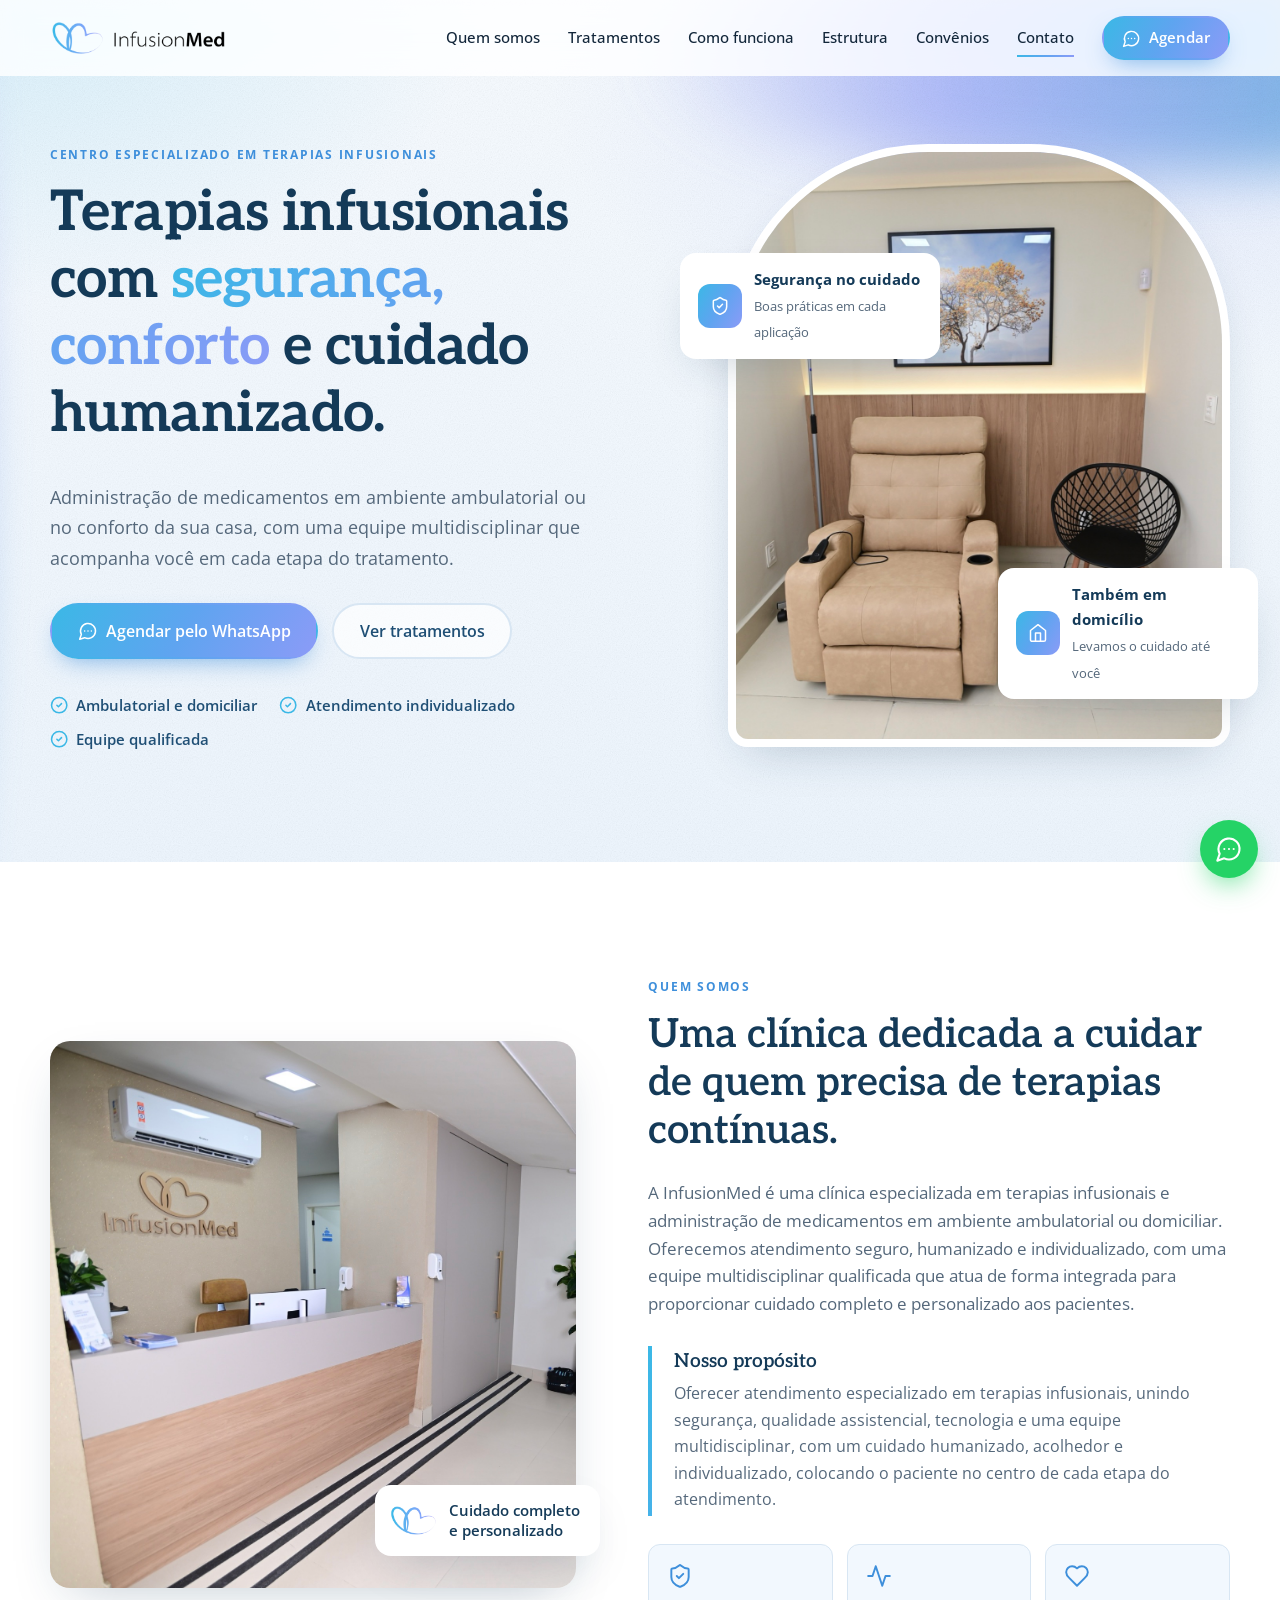
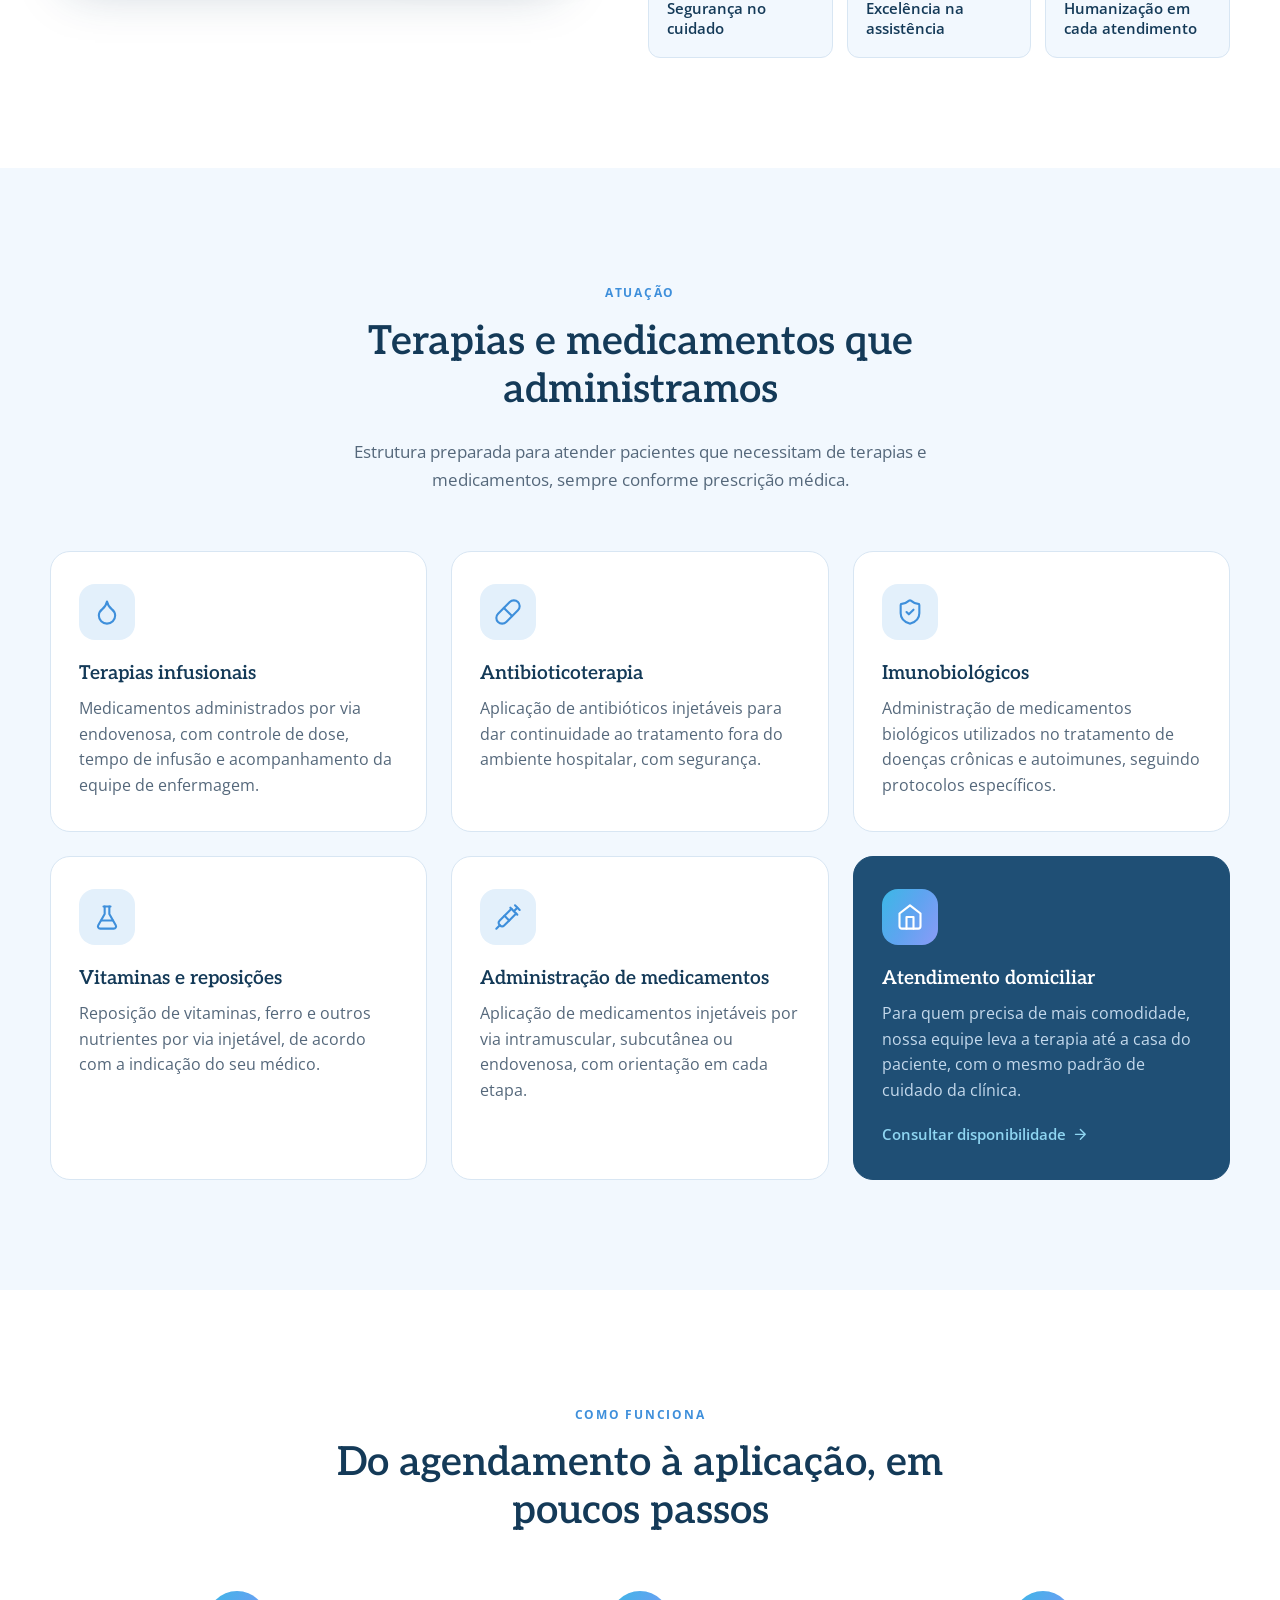
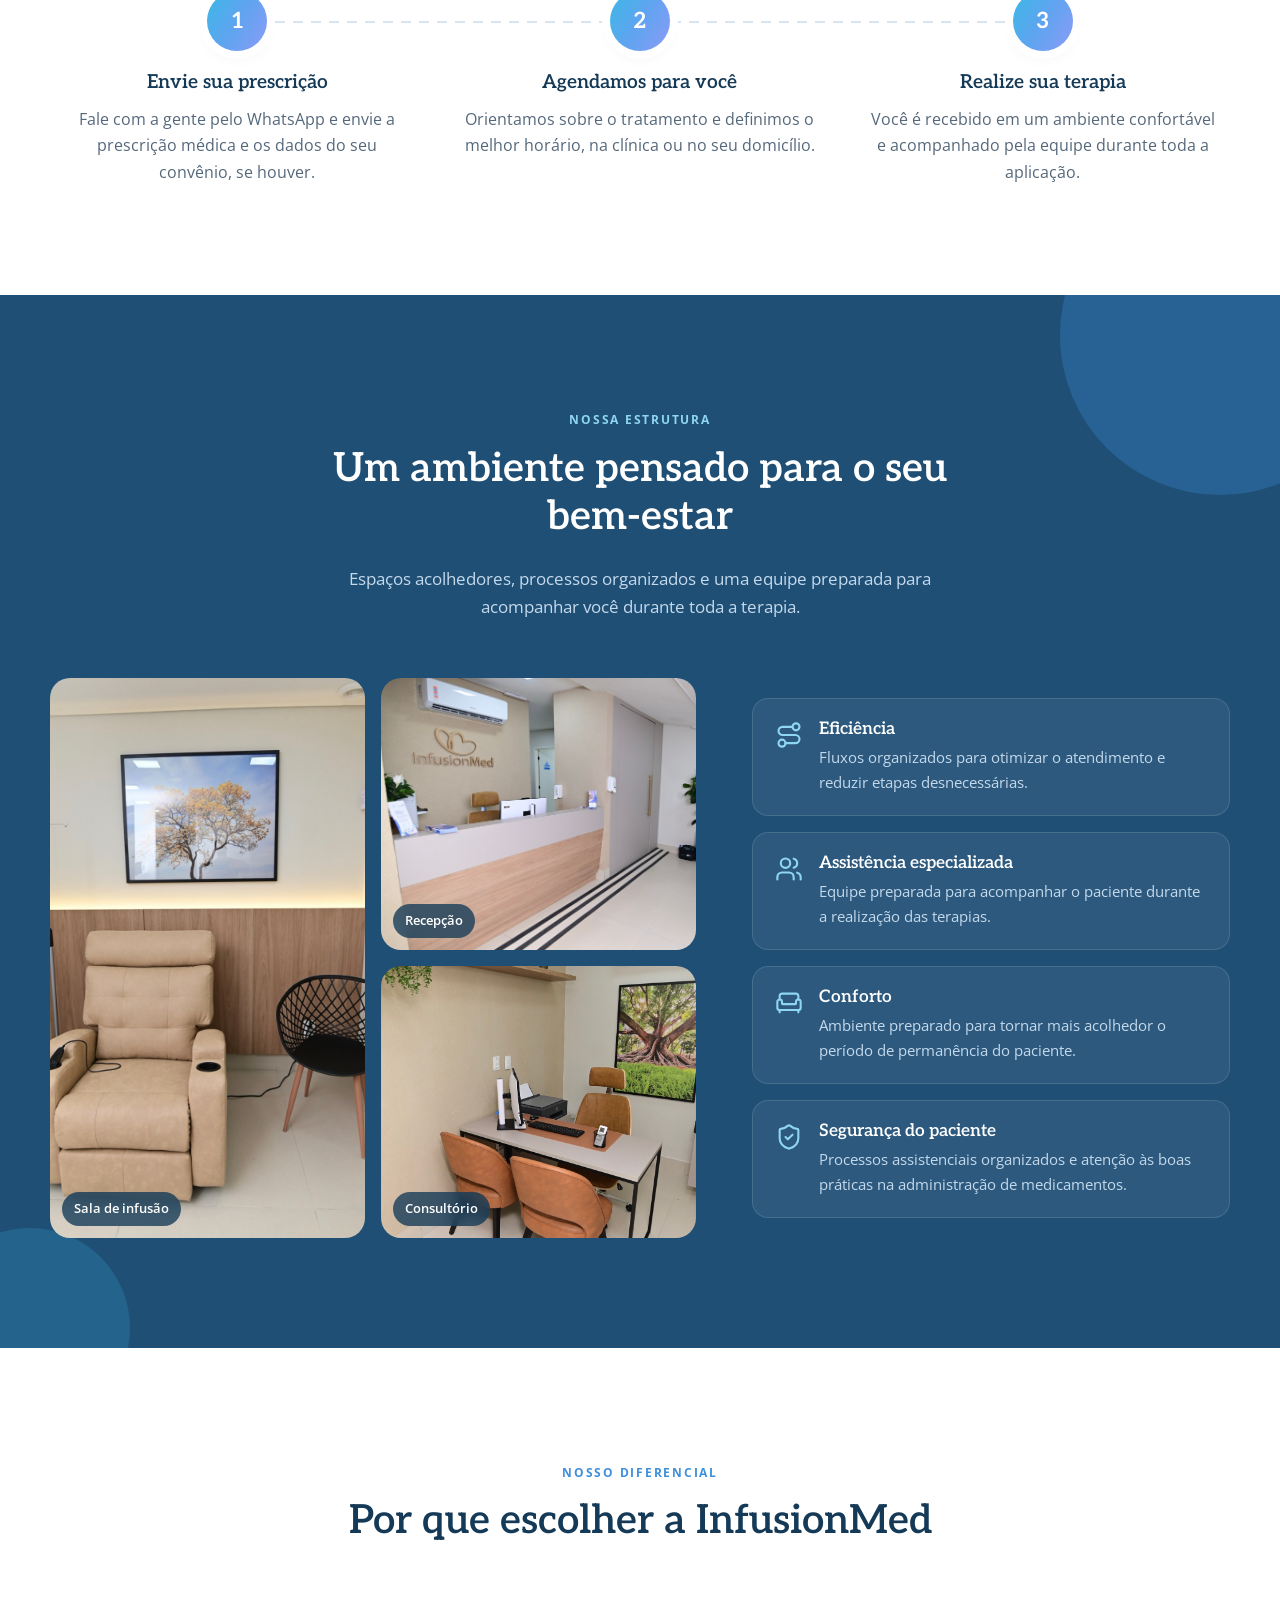
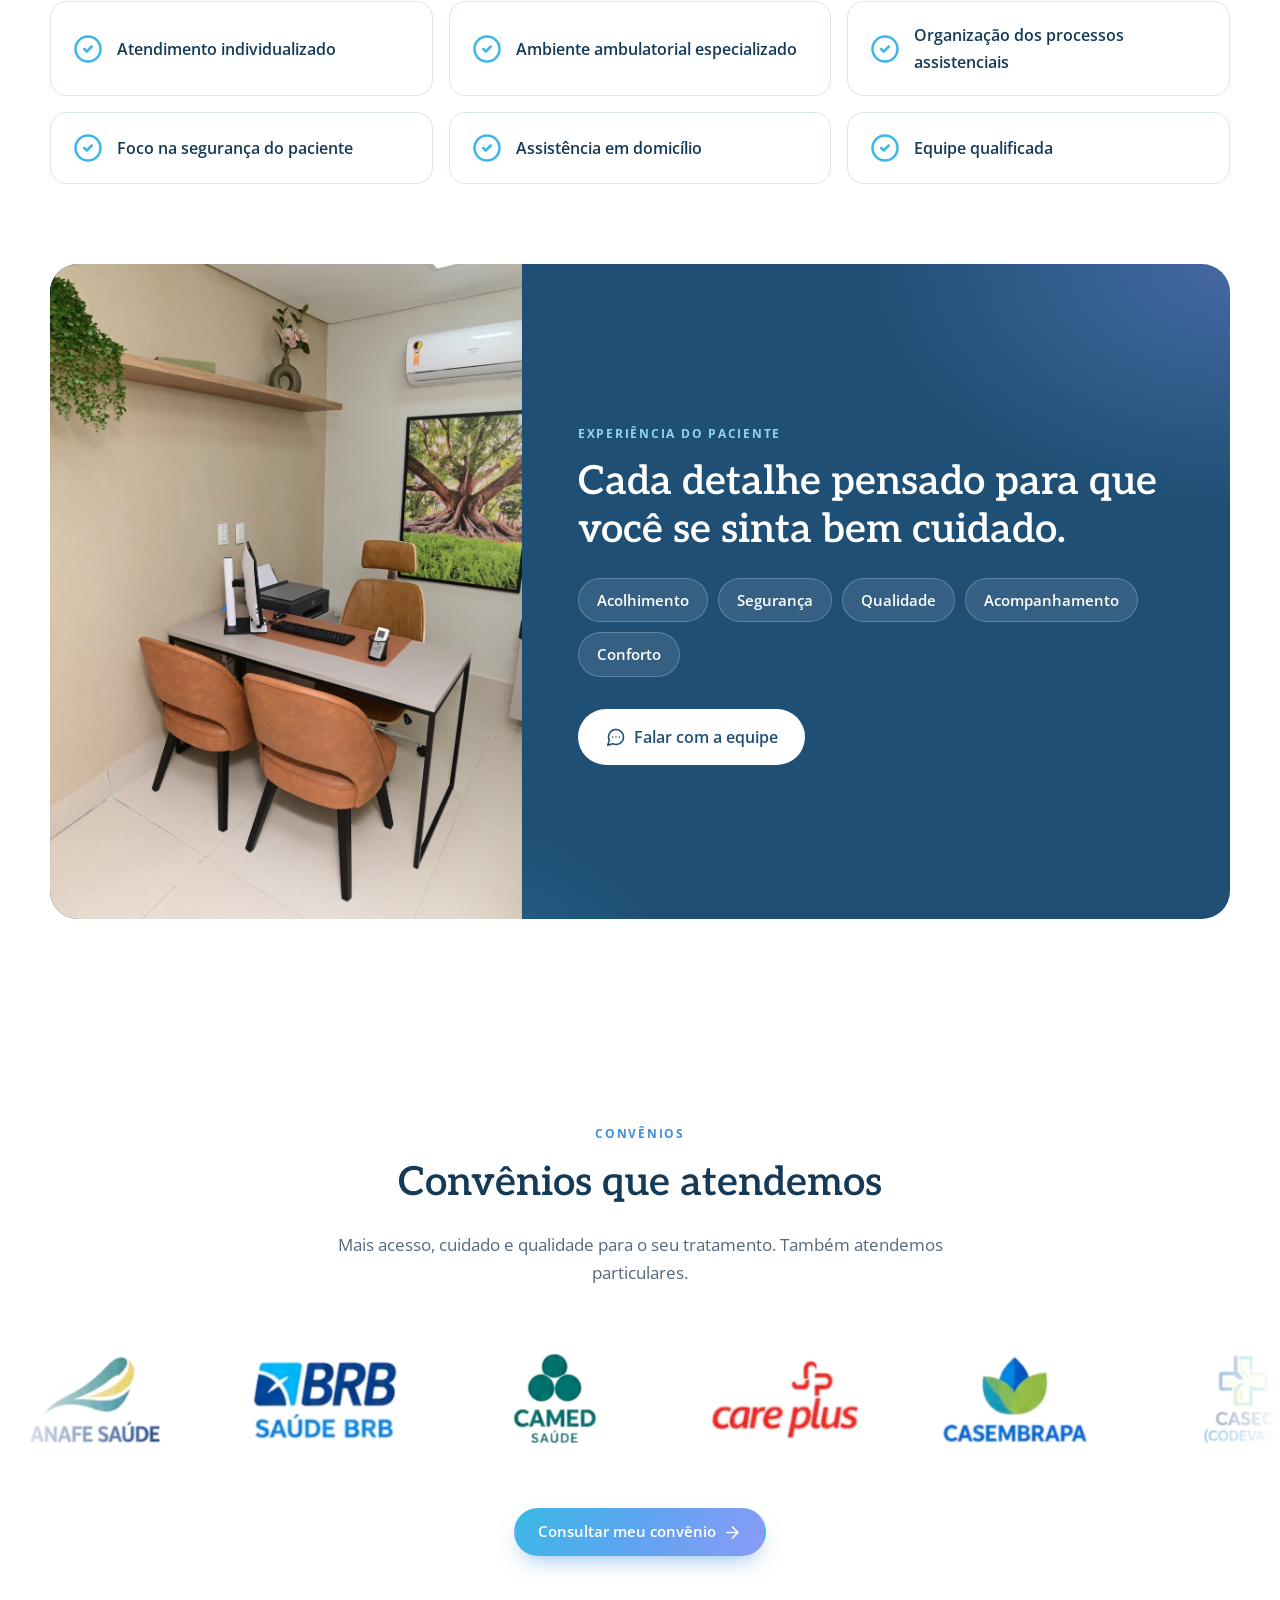
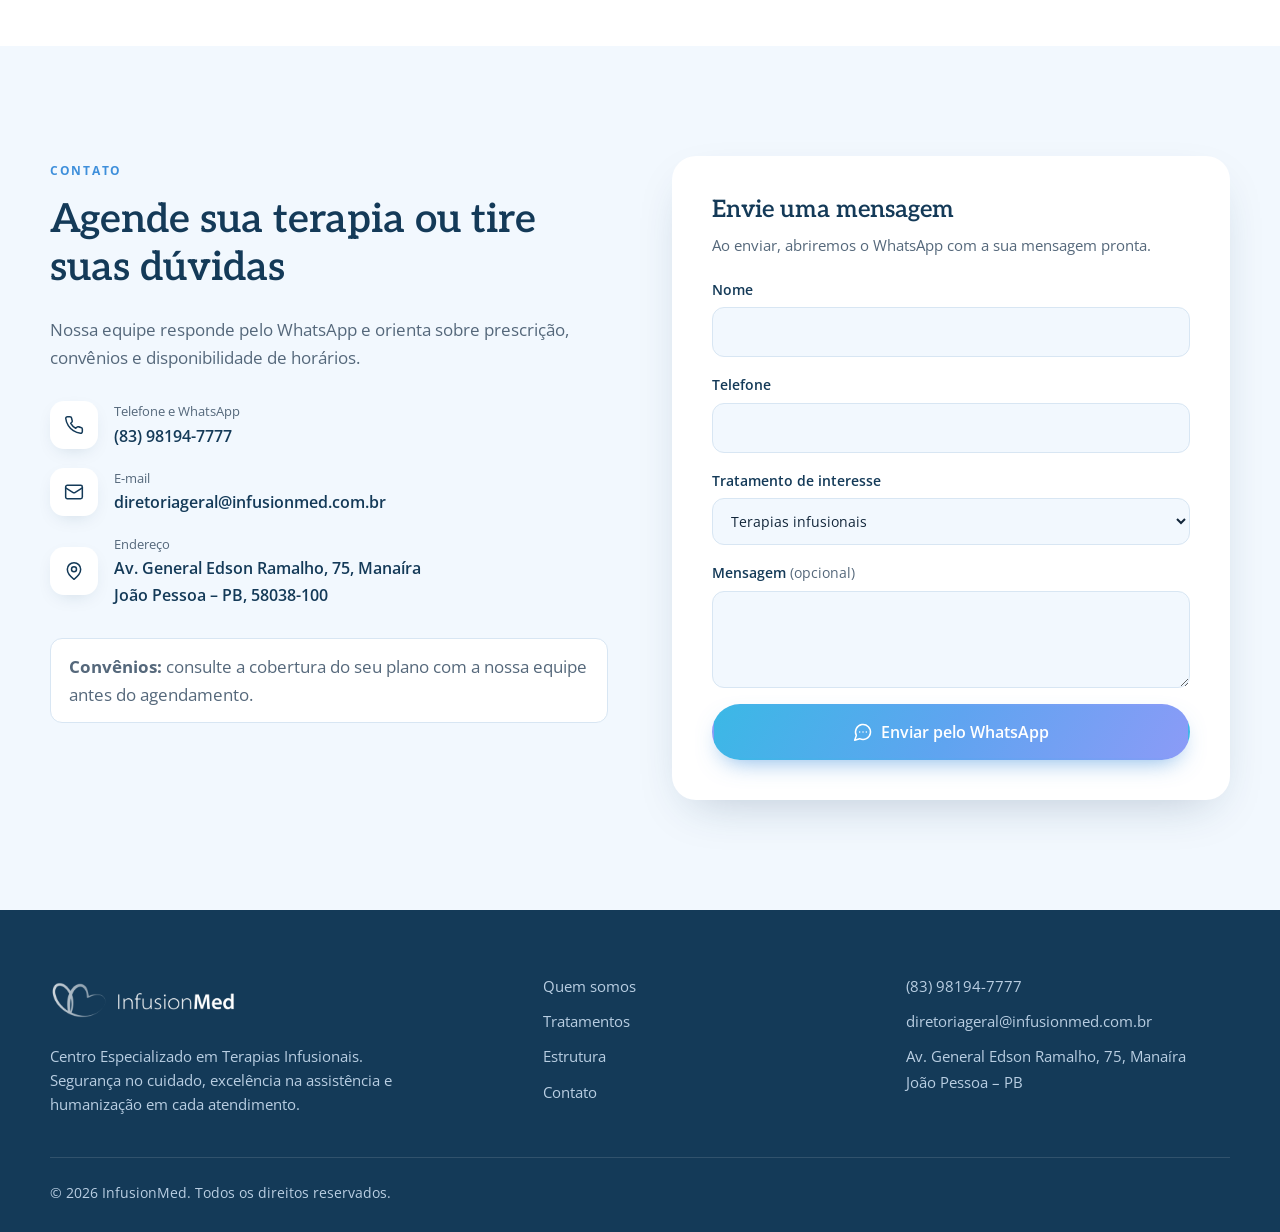
==== index.html @ 18f498f6 "Landing page InfusionMed" ====
<!doctype html>
<html lang="pt-BR">
<head>
  <meta charset="utf-8">
  <meta name="viewport" content="width=device-width, initial-scale=1">
  <title>InfusionMed | Centro Especializado em Terapias Infusionais em João Pessoa</title>
  <meta name="description" content="Clínica especializada em terapias infusionais, antibioticoterapia, imunobiológicos, vitaminas e administração de medicamentos, em ambiente ambulatorial ou domiciliar, em João Pessoa – PB.">
  <meta name="theme-color" content="#1F4F75">
  <meta property="og:title" content="InfusionMed | Centro Especializado em Terapias Infusionais">
  <meta property="og:description" content="Segurança no cuidado, excelência na assistência e humanização em cada atendimento. Na clínica ou no conforto da sua casa.">
  <meta property="og:image" content="assets/img/sala-infusao.jpg">
  <meta property="og:locale" content="pt_BR">
  <link rel="icon" type="image/png" href="assets/img/logo-icon.png">
  <link rel="preconnect" href="https://fonts.googleapis.com">
  <link rel="preconnect" href="https://fonts.gstatic.com" crossorigin>
  <link href="https://fonts.googleapis.com/css2?family=Aleo:wght@500;600;700&family=Open+Sans:wght@400;500;600;700&display=swap" rel="stylesheet">
  <link rel="stylesheet" href="assets/css/style.css">
</head>
<body>
  <a class="skip-link" href="#conteudo">Pular para o conteúdo</a>

  <!-- Cabeçalho -->
  <header class="header" id="topo">
    <div class="container header__inner">
      <a href="#topo" class="header__logo" aria-label="InfusionMed, voltar ao início">
        <img src="assets/img/logo.png" alt="InfusionMed" width="200" height="54">
      </a>
      <nav class="nav" id="nav" aria-label="Navegação principal">
        <a href="#sobre">Quem somos</a>
        <a href="#tratamentos">Tratamentos</a>
        <a href="#como-funciona">Como funciona</a>
        <a href="#estrutura">Estrutura</a>
        <a href="#convenios">Convênios</a>
        <a href="#contato">Contato</a>
        <a href="#" class="btn btn--primary nav__cta" data-whatsapp>
          <svg class="icon"><use href="assets/img/icons.svg#i-chat"/></svg> Agendar
        </a>
      </nav>
      <button class="header__toggle" aria-label="Abrir menu" aria-expanded="false" aria-controls="nav">
        <svg class="icon icon--open"><use href="assets/img/icons.svg#i-menu"/></svg>
        <svg class="icon icon--close"><use href="assets/img/icons.svg#i-close"/></svg>
      </button>
    </div>
  </header>

  <main id="conteudo">

    <!-- Hero -->
    <section class="hero">
      <div class="hero__beams" aria-hidden="true">
        <span class="beam beam--1"></span>
        <span class="beam beam--2"></span>
        <span class="beam beam--3"></span>
        <span class="beam beam--4"></span>
      </div>
      <div class="hero__grain" aria-hidden="true"></div>
      <div class="container hero__inner">
        <div class="hero__content reveal">
          <span class="eyebrow">Centro Especializado em Terapias Infusionais</span>
          <h1>Terapias infusionais com <span class="text-gradient">segurança, conforto</span> e cuidado humanizado.</h1>
          <p class="hero__lead">Administração de medicamentos em ambiente ambulatorial ou no conforto da sua casa, com uma equipe multidisciplinar que acompanha você em cada etapa do tratamento.</p>
          <div class="hero__actions">
            <a href="#" class="btn btn--primary btn--lg" data-whatsapp>
              <svg class="icon"><use href="assets/img/icons.svg#i-chat"/></svg> Agendar pelo WhatsApp
            </a>
            <a href="#tratamentos" class="btn btn--ghost btn--lg">Ver tratamentos</a>
          </div>
          <ul class="hero__highlights">
            <li><svg class="icon"><use href="assets/img/icons.svg#i-check"/></svg> Ambulatorial e domiciliar</li>
            <li><svg class="icon"><use href="assets/img/icons.svg#i-check"/></svg> Atendimento individualizado</li>
            <li><svg class="icon"><use href="assets/img/icons.svg#i-check"/></svg> Equipe qualificada</li>
          </ul>
        </div>
        <div class="hero__media reveal">
          <div class="hero__photo">
            <img src="assets/img/sala-infusao.jpg" alt="Sala de infusão individual da InfusionMed, com poltrona reclinável e suporte de soro" width="700" height="840">
          </div>
          <div class="float-card float-card--top">
            <span class="float-card__icon"><svg class="icon"><use href="assets/img/icons.svg#i-shield"/></svg></span>
            <div><strong>Segurança no cuidado</strong><small>Boas práticas em cada aplicação</small></div>
          </div>
          <div class="float-card float-card--bottom">
            <span class="float-card__icon"><svg class="icon"><use href="assets/img/icons.svg#i-home"/></svg></span>
            <div><strong>Também em domicílio</strong><small>Levamos o cuidado até você</small></div>
          </div>
        </div>
      </div>
    </section>

    <!-- Quem somos -->
    <section class="section about" id="sobre">
      <div class="container about__grid">
        <div class="about__media reveal">
          <img src="assets/img/recepcao.jpg" alt="Recepção da InfusionMed" width="700" height="730" loading="lazy">
          <div class="about__badge">
            <img src="assets/img/logo-icon.png" alt="" width="56" height="56">
            <span>Cuidado completo<br>e personalizado</span>
          </div>
        </div>
        <div class="about__content reveal">
          <span class="eyebrow">Quem somos</span>
          <h2>Uma clínica dedicada a cuidar de quem precisa de terapias contínuas.</h2>
          <p>A InfusionMed é uma clínica especializada em terapias infusionais e administração de medicamentos em ambiente ambulatorial ou domiciliar. Oferecemos atendimento seguro, humanizado e individualizado, com uma equipe multidisciplinar qualificada que atua de forma integrada para proporcionar cuidado completo e personalizado aos pacientes.</p>
          <div class="purpose">
            <h3>Nosso propósito</h3>
            <p>Oferecer atendimento especializado em terapias infusionais, unindo segurança, qualidade assistencial, tecnologia e uma equipe multidisciplinar, com um cuidado humanizado, acolhedor e individualizado, colocando o paciente no centro de cada etapa do atendimento.</p>
          </div>
          <ul class="pillars">
            <li><svg class="icon"><use href="assets/img/icons.svg#i-shield"/></svg><span>Segurança no cuidado</span></li>
            <li><svg class="icon"><use href="assets/img/icons.svg#i-activity"/></svg><span>Excelência na assistência</span></li>
            <li><svg class="icon"><use href="assets/img/icons.svg#i-heart"/></svg><span>Humanização em cada atendimento</span></li>
          </ul>
        </div>
      </div>
    </section>

    <!-- Tratamentos -->
    <section class="section section--tint" id="tratamentos">
      <div class="container">
        <div class="section__head reveal">
          <span class="eyebrow">Atuação</span>
          <h2>Terapias e medicamentos que administramos</h2>
          <p>Estrutura preparada para atender pacientes que necessitam de terapias e medicamentos, sempre conforme prescrição médica.</p>
        </div>
        <div class="cards">
          <article class="card reveal">
            <span class="card__icon"><svg class="icon"><use href="assets/img/icons.svg#i-drop"/></svg></span>
            <h3>Terapias infusionais</h3>
            <p>Medicamentos administrados por via endovenosa, com controle de dose, tempo de infusão e acompanhamento da equipe de enfermagem.</p>
          </article>
          <article class="card reveal">
            <span class="card__icon"><svg class="icon"><use href="assets/img/icons.svg#i-pill"/></svg></span>
            <h3>Antibioticoterapia</h3>
            <p>Aplicação de antibióticos injetáveis para dar continuidade ao tratamento fora do ambiente hospitalar, com segurança.</p>
          </article>
          <article class="card reveal">
            <span class="card__icon"><svg class="icon"><use href="assets/img/icons.svg#i-shield"/></svg></span>
            <h3>Imunobiológicos</h3>
            <p>Administração de medicamentos biológicos utilizados no tratamento de doenças crônicas e autoimunes, seguindo protocolos específicos.</p>
          </article>
          <article class="card reveal">
            <span class="card__icon"><svg class="icon"><use href="assets/img/icons.svg#i-flask"/></svg></span>
            <h3>Vitaminas e reposições</h3>
            <p>Reposição de vitaminas, ferro e outros nutrientes por via injetável, de acordo com a indicação do seu médico.</p>
          </article>
          <article class="card reveal">
            <span class="card__icon"><svg class="icon"><use href="assets/img/icons.svg#i-syringe"/></svg></span>
            <h3>Administração de medicamentos</h3>
            <p>Aplicação de medicamentos injetáveis por via intramuscular, subcutânea ou endovenosa, com orientação em cada etapa.</p>
          </article>
          <article class="card card--highlight reveal">
            <span class="card__icon"><svg class="icon"><use href="assets/img/icons.svg#i-home"/></svg></span>
            <h3>Atendimento domiciliar</h3>
            <p>Para quem precisa de mais comodidade, nossa equipe leva a terapia até a casa do paciente, com o mesmo padrão de cuidado da clínica.</p>
            <a href="#" class="card__link" data-whatsapp data-msg="Olá! Gostaria de saber mais sobre o atendimento domiciliar da InfusionMed.">Consultar disponibilidade <svg class="icon"><use href="assets/img/icons.svg#i-arrow"/></svg></a>
          </article>
        </div>
      </div>
    </section>

    <!-- Como funciona -->
    <section class="section" id="como-funciona">
      <div class="container">
        <div class="section__head reveal">
          <span class="eyebrow">Como funciona</span>
          <h2>Do agendamento à aplicação, em poucos passos</h2>
        </div>
        <ol class="steps">
          <li class="step reveal">
            <span class="step__num">1</span>
            <svg class="icon step__icon"><use href="assets/img/icons.svg#i-clipboard"/></svg>
            <h3>Envie sua prescrição</h3>
            <p>Fale com a gente pelo WhatsApp e envie a prescrição médica e os dados do seu convênio, se houver.</p>
          </li>
          <li class="step reveal">
            <span class="step__num">2</span>
            <svg class="icon step__icon"><use href="assets/img/icons.svg#i-calendar"/></svg>
            <h3>Agendamos para você</h3>
            <p>Orientamos sobre o tratamento e definimos o melhor horário, na clínica ou no seu domicílio.</p>
          </li>
          <li class="step reveal">
            <span class="step__num">3</span>
            <svg class="icon step__icon"><use href="assets/img/icons.svg#i-heart"/></svg>
            <h3>Realize sua terapia</h3>
            <p>Você é recebido em um ambiente confortável e acompanhado pela equipe durante toda a aplicação.</p>
          </li>
        </ol>
      </div>
    </section>

    <!-- Estrutura -->
    <section class="section section--navy" id="estrutura">
      <div class="container">
        <div class="section__head section__head--light reveal">
          <span class="eyebrow eyebrow--light">Nossa estrutura</span>
          <h2>Um ambiente pensado para o seu bem-estar</h2>
          <p>Espaços acolhedores, processos organizados e uma equipe preparada para acompanhar você durante toda a terapia.</p>
        </div>
        <div class="structure">
          <div class="gallery reveal">
            <figure class="gallery__item gallery__item--tall">
              <img src="assets/img/sala-infusao.jpg" alt="Sala de medicação com poltrona reclinável" loading="lazy" width="700" height="840">
              <figcaption>Sala de infusão</figcaption>
            </figure>
            <figure class="gallery__item">
              <img src="assets/img/recepcao.jpg" alt="Recepção da clínica" loading="lazy" width="700" height="730">
              <figcaption>Recepção</figcaption>
            </figure>
            <figure class="gallery__item">
              <img src="assets/img/consultorio.jpg" alt="Consultório de atendimento" loading="lazy" width="600" height="830">
              <figcaption>Consultório</figcaption>
            </figure>
          </div>
          <ul class="features">
            <li class="feature reveal">
              <svg class="icon"><use href="assets/img/icons.svg#i-route"/></svg>
              <div><h3>Eficiência</h3><p>Fluxos organizados para otimizar o atendimento e reduzir etapas desnecessárias.</p></div>
            </li>
            <li class="feature reveal">
              <svg class="icon"><use href="assets/img/icons.svg#i-users"/></svg>
              <div><h3>Assistência especializada</h3><p>Equipe preparada para acompanhar o paciente durante a realização das terapias.</p></div>
            </li>
            <li class="feature reveal">
              <svg class="icon"><use href="assets/img/icons.svg#i-sofa"/></svg>
              <div><h3>Conforto</h3><p>Ambiente preparado para tornar mais acolhedor o período de permanência do paciente.</p></div>
            </li>
            <li class="feature reveal">
              <svg class="icon"><use href="assets/img/icons.svg#i-shield"/></svg>
              <div><h3>Segurança do paciente</h3><p>Processos assistenciais organizados e atenção às boas práticas na administração de medicamentos.</p></div>
            </li>
          </ul>
        </div>
      </div>
    </section>

    <!-- Diferenciais + Experiência -->
    <section class="section" id="diferenciais">
      <div class="container">
        <div class="section__head reveal">
          <span class="eyebrow">Nosso diferencial</span>
          <h2>Por que escolher a InfusionMed</h2>
        </div>
        <ul class="diffs">
          <li class="reveal"><svg class="icon"><use href="assets/img/icons.svg#i-check"/></svg>Atendimento individualizado</li>
          <li class="reveal"><svg class="icon"><use href="assets/img/icons.svg#i-check"/></svg>Ambiente ambulatorial especializado</li>
          <li class="reveal"><svg class="icon"><use href="assets/img/icons.svg#i-check"/></svg>Organização dos processos assistenciais</li>
          <li class="reveal"><svg class="icon"><use href="assets/img/icons.svg#i-check"/></svg>Foco na segurança do paciente</li>
          <li class="reveal"><svg class="icon"><use href="assets/img/icons.svg#i-check"/></svg>Assistência em domicílio</li>
          <li class="reveal"><svg class="icon"><use href="assets/img/icons.svg#i-check"/></svg>Equipe qualificada</li>
        </ul>

        <div class="experience reveal">
          <div class="experience__media">
            <img src="assets/img/consultorio.jpg" alt="Consultório da InfusionMed" loading="lazy" width="600" height="830">
          </div>
          <div class="experience__content">
            <span class="eyebrow eyebrow--light">Experiência do paciente</span>
            <h2>Cada detalhe pensado para que você se sinta bem cuidado.</h2>
            <ul class="chips">
              <li>Acolhimento</li>
              <li>Segurança</li>
              <li>Qualidade</li>
              <li>Acompanhamento</li>
              <li>Conforto</li>
            </ul>
            <a href="#" class="btn btn--light btn--lg" data-whatsapp>
              <svg class="icon"><use href="assets/img/icons.svg#i-chat"/></svg> Falar com a equipe
            </a>
          </div>
        </div>
      </div>
    </section>

    <!-- Convênios -->
    <section class="section section--compact" id="convenios">
      <div class="container">
        <div class="section__head reveal">
          <span class="eyebrow">Convênios</span>
          <h2>Convênios que atendemos</h2>
          <p>Mais acesso, cuidado e qualidade para o seu tratamento. Também atendemos particulares.</p>
        </div>
      </div>
      <div class="marquee reveal" aria-label="Convênios atendidos">
        <ul class="marquee__track">
          <li class="logo-card"><img src="assets/img/convenios/anafe.png" alt="ANAFE Saúde" loading="lazy"></li>
          <li class="logo-card"><img src="assets/img/convenios/brb.png" alt="Saúde BRB" loading="lazy"></li>
          <li class="logo-card"><img src="assets/img/convenios/camed.png" alt="CAMED Saúde" loading="lazy"></li>
          <li class="logo-card"><img src="assets/img/convenios/careplus.png" alt="Care Plus" loading="lazy"></li>
          <li class="logo-card"><img src="assets/img/convenios/casembrapa.png" alt="CASEMBRAPA" loading="lazy"></li>
          <li class="logo-card"><img src="assets/img/convenios/casec.png" alt="CASEC (Codevasf)" loading="lazy"></li>
          <li class="logo-card"><img src="assets/img/convenios/conab.png" alt="CONAB" loading="lazy"></li>
          <li class="logo-card"><img src="assets/img/convenios/luminar.png" alt="Luminar Saúde (Evida)" loading="lazy"></li>
          <li class="logo-card"><img src="assets/img/convenios/life.png" alt="Life Empresarial" loading="lazy"></li>
          <li class="logo-card"><img src="assets/img/convenios/notredame.png" alt="NotreDame Intermédica" loading="lazy"></li>
          <li class="logo-card"><img src="assets/img/convenios/omint.png" alt="Omint" loading="lazy"></li>
          <li class="logo-card"><img src="assets/img/convenios/proasa.png" alt="PROASA" loading="lazy"></li>
          <li class="logo-card"><img src="assets/img/convenios/caixa.png" alt="Saúde Caixa" loading="lazy"></li>
          <li class="logo-card"><img src="assets/img/convenios/petrobras.png" alt="Petrobras Saúde" loading="lazy"></li>
          <li class="logo-card"><img src="assets/img/convenios/serpro.png" alt="Serpro" loading="lazy"></li>
          <li class="logo-card"><img src="assets/img/convenios/unafisco.png" alt="Unafisco Saúde" loading="lazy"></li>
        </ul>
      </div>
      <div class="container marquee__cta reveal">
        <a href="#" class="btn btn--primary" data-whatsapp data-msg="Olá! Gostaria de saber se a InfusionMed atende o meu convênio.">
          Consultar meu convênio <svg class="icon"><use href="assets/img/icons.svg#i-arrow"/></svg>
        </a>
      </div>
    </section>

    <!-- Contato -->
    <section class="section section--tint" id="contato">
      <div class="container contact">
        <div class="contact__info reveal">
          <span class="eyebrow">Contato</span>
          <h2>Agende sua terapia ou tire suas dúvidas</h2>
          <p>Nossa equipe responde pelo WhatsApp e orienta sobre prescrição, convênios e disponibilidade de horários.</p>
          <ul class="contact__list">
            <li>
              <span class="contact__icon"><svg class="icon"><use href="assets/img/icons.svg#i-phone"/></svg></span>
              <div><small>Telefone e WhatsApp</small><a href="tel:+5583981947777">(83) 98194-7777</a></div>
            </li>
            <li>
              <span class="contact__icon"><svg class="icon"><use href="assets/img/icons.svg#i-mail"/></svg></span>
              <div><small>E-mail</small><a href="mailto:diretoriageral@infusionmed.com.br">diretoriageral@infusionmed.com.br</a></div>
            </li>
            <li>
              <span class="contact__icon"><svg class="icon"><use href="assets/img/icons.svg#i-pin"/></svg></span>
              <div><small>Endereço</small><a href="https://www.google.com/maps/search/?api=1&amp;query=Av.+General+Edson+Ramalho,+75,+Manaira,+Joao+Pessoa+-+PB,+58038-100" target="_blank" rel="noopener">Av. General Edson Ramalho, 75, Manaíra<br>João Pessoa – PB, 58038-100</a></div>
            </li>
          </ul>
          <p class="contact__note"><strong>Convênios:</strong> consulte a cobertura do seu plano com a nossa equipe antes do agendamento.</p>
        </div>

        <form class="form reveal" id="contact-form" novalidate>
          <h3>Envie uma mensagem</h3>
          <p class="form__hint">Ao enviar, abriremos o WhatsApp com a sua mensagem pronta.</p>
          <label>Nome
            <input type="text" name="nome" autocomplete="name" required>
          </label>
          <label>Telefone
            <input type="tel" name="telefone" autocomplete="tel" inputmode="tel" required>
          </label>
          <label>Tratamento de interesse
            <select name="tratamento">
              <option>Terapias infusionais</option>
              <option>Antibioticoterapia</option>
              <option>Imunobiológicos</option>
              <option>Vitaminas e reposições</option>
              <option>Administração de medicamentos</option>
              <option>Atendimento domiciliar</option>
              <option>Outro / não sei</option>
            </select>
          </label>
          <label><span>Mensagem <span class="optional">(opcional)</span></span>
            <textarea name="mensagem" rows="3"></textarea>
          </label>
          <p class="form__error" role="alert" hidden>Preencha seu nome e telefone.</p>
          <button type="submit" class="btn btn--primary btn--lg btn--block">
            <svg class="icon"><use href="assets/img/icons.svg#i-chat"/></svg> Enviar pelo WhatsApp
          </button>
        </form>
      </div>
    </section>
  </main>

  <footer class="footer">
    <div class="container footer__inner">
      <div class="footer__brand">
        <img src="assets/img/logo-white.png" alt="InfusionMed" width="200" height="54" loading="lazy">
        <p>Centro Especializado em Terapias Infusionais.<br>Segurança no cuidado, excelência na assistência e humanização em cada atendimento.</p>
      </div>
      <nav class="footer__nav" aria-label="Rodapé">
        <a href="#sobre">Quem somos</a>
        <a href="#tratamentos">Tratamentos</a>
        <a href="#estrutura">Estrutura</a>
        <a href="#contato">Contato</a>
      </nav>
      <div class="footer__contact">
        <a href="tel:+5583981947777">(83) 98194-7777</a>
        <a href="mailto:diretoriageral@infusionmed.com.br">diretoriageral@infusionmed.com.br</a>
        <span>Av. General Edson Ramalho, 75, Manaíra<br>João Pessoa – PB</span>
      </div>
    </div>
    <div class="container footer__bottom">
      <span>© <span data-year>2026</span> InfusionMed. Todos os direitos reservados.</span>
      <!-- TODO: Responsável técnico: Nome – CRM-PB nº (exigido pelo CFM em publicidade médica) -->
    </div>
  </footer>

  <a href="#" class="wa-float" data-whatsapp aria-label="Falar pelo WhatsApp">
    <svg class="icon"><use href="assets/img/icons.svg#i-chat"/></svg>
  </a>

  <script src="assets/js/main.js" defer></script>
</body>
</html>
---- assets/css/style.css ----
/* InfusionMed — landing page */

:root {
  --navy-900: #143A58;
  --navy: #1F4F75;
  --blue: #3E8FDB;
  --cyan: #3BB8E6;
  --violet: #8B9BF7;
  --sky-50: #F2F8FE;
  --sky-100: #E3F0FB;
  --ink: #12263A;
  --muted: #55687B;
  --line: #D8E6F3;
  --white: #fff;
  --gradient: linear-gradient(120deg, #3BB8E6 0%, #5FA4F0 50%, #8B9BF7 100%);

  --font-head: "Aleo", Georgia, serif;
  --font-body: "Open Sans", system-ui, -apple-system, "Segoe UI", sans-serif;

  --radius: 20px;
  --radius-sm: 12px;
  --shadow: 0 18px 50px -20px rgba(20, 58, 88, .28);
  --shadow-sm: 0 6px 20px -10px rgba(20, 58, 88, .25);
  --header-h: 76px;
}

*, *::before, *::after { box-sizing: border-box; }
html { scroll-behavior: smooth; scroll-padding-top: var(--header-h); }
body {
  margin: 0;
  font-family: var(--font-body);
  font-size: 1rem;
  line-height: 1.65;
  color: var(--ink);
  background: var(--white);
  -webkit-font-smoothing: antialiased;
  overflow-x: hidden;
}
img { max-width: 100%; height: auto; display: block; }
a { color: inherit; }
h1, h2, h3 { font-family: var(--font-head); line-height: 1.2; margin: 0 0 .6em; color: var(--navy-900); }
h1 { font-size: clamp(2.1rem, 4.6vw, 3.5rem); font-weight: 700; letter-spacing: -.01em; }
h2 { font-size: clamp(1.7rem, 3.2vw, 2.5rem); font-weight: 600; }
h3 { font-size: 1.2rem; font-weight: 600; }
p { margin: 0 0 1em; }
ul, ol { margin: 0; padding: 0; list-style: none; }

.container { width: min(1180px, 100% - 32px); margin-inline: auto; }
.icon { width: 1.25em; height: 1.25em; flex-shrink: 0; }
.text-gradient { background: var(--gradient); -webkit-background-clip: text; background-clip: text; color: transparent; }

.skip-link { position: absolute; left: -999px; top: 8px; background: var(--navy); color: #fff; padding: 8px 14px; border-radius: 8px; z-index: 100; }
.skip-link:focus { left: 8px; }

.eyebrow {
  display: inline-block;
  font-size: .78rem; font-weight: 700; letter-spacing: .14em; text-transform: uppercase;
  color: var(--blue);
  margin-bottom: 14px;
}
.eyebrow--light { color: #8FD6F2; }

/* Buttons */
.btn {
  display: inline-flex; align-items: center; justify-content: center; gap: .5em;
  font: 600 .95rem/1 var(--font-body);
  padding: .85em 1.4em; border-radius: 999px; border: 2px solid transparent;
  text-decoration: none; cursor: pointer;
  transition: transform .2s ease, box-shadow .2s ease, background-color .2s ease, color .2s ease;
}
.btn:hover { transform: translateY(-2px); }
.btn:focus-visible, a:focus-visible, button:focus-visible, input:focus-visible, select:focus-visible, textarea:focus-visible { outline: 3px solid var(--cyan); outline-offset: 2px; }
.btn--lg { font-size: 1rem; padding: 1em 1.6em; }
.btn--block { width: 100%; }
.btn--primary { background: var(--gradient); color: #fff; box-shadow: 0 10px 24px -10px rgba(62, 143, 219, .7); }
.btn--primary:hover { box-shadow: 0 14px 30px -10px rgba(62, 143, 219, .85); }
.btn--ghost { border-color: var(--line); color: var(--navy); background: rgba(255,255,255,.7); }
.btn--ghost:hover { border-color: var(--blue); color: var(--blue); }
.btn--light { background: #fff; color: var(--navy); }

/* Header */
.header {
  position: fixed; inset: 0 0 auto; z-index: 50; height: var(--header-h);
  background: rgba(255,255,255,.82);
  backdrop-filter: saturate(160%) blur(14px); -webkit-backdrop-filter: saturate(160%) blur(14px);
  transition: box-shadow .25s ease, background-color .25s ease;
}
.header.is-scrolled { background: rgba(255,255,255,.95); box-shadow: 0 6px 24px -14px rgba(20,58,88,.35); }
.header__inner { height: 100%; display: flex; align-items: center; justify-content: space-between; gap: 24px; }
.header__logo img { width: 180px; height: auto; }
.nav { display: flex; align-items: center; gap: 28px; }
.nav a:not(.btn) { text-decoration: none; font-weight: 500; font-size: .95rem; color: var(--ink); position: relative; padding: 6px 0; }
.nav a:not(.btn)::after { content: ""; position: absolute; left: 0; right: 0; bottom: 0; height: 2px; background: var(--gradient); transform: scaleX(0); transform-origin: left; transition: transform .25s ease; }
.nav a:not(.btn):hover::after, .nav a.is-active::after { transform: scaleX(1); }
.nav__cta { padding: .7em 1.2em; }
.header__toggle { display: none; background: none; border: 0; color: var(--navy); padding: 8px; cursor: pointer; }
.header__toggle .icon { width: 28px; height: 28px; }
.header__toggle .icon--close { display: none; }

/* Hero */
.hero {
  position: relative; overflow: hidden;
  padding: calc(var(--header-h) + 64px) 0 110px;
  background:
    radial-gradient(900px 500px at 85% 10%, rgba(139,155,247,.18), transparent 60%),
    radial-gradient(800px 500px at 0% 0%, rgba(59,184,230,.16), transparent 60%),
    linear-gradient(180deg, #F7FBFF 0%, #EEF6FE 100%);
}
/* Hero light beams: diagonal light strips sweeping across in a loop, with film grain on top */
.hero__beams { position: absolute; inset: 0; overflow: hidden; pointer-events: none; }
.beam {
  position: absolute; top: -50%; left: -25%;
  height: 200%; border-radius: 50%;
  filter: blur(30px); will-change: transform, opacity;
  animation: beam-sweep var(--dur) linear var(--delay) infinite;
}
.beam--1 {
  --rot: 32deg; --op: .7; --dur: 22s; --delay: -6s;
  width: 15%;
  background: linear-gradient(180deg, transparent 0%, #3BB8E6 28%, #5FA4F0 52%, #8B9BF7 70%, transparent 100%);
}
.beam--2 {
  --rot: 38deg; --op: .55; --dur: 28s; --delay: -19s;
  width: 22%;
  background: linear-gradient(180deg, transparent 0%, #8B9BF7 35%, #3E8FDB 65%, transparent 100%);
}
.beam--3 {
  --rot: 28deg; --op: .45; --dur: 18s; --delay: -13s;
  width: 8%;
  background: linear-gradient(180deg, transparent 0%, #3BB8E6 45%, transparent 100%);
}
.beam--4 {
  /* soft band in the top-right corner, drifting in place */
  top: -6%; left: auto; right: -30%; width: 80%; height: 26%;
  background: linear-gradient(90deg, transparent 0%, #8B9BF7 30%, #3E8FDB 65%, transparent 100%);
  opacity: .6;
  animation: beam-drift 16s ease-in-out infinite alternate;
}
@keyframes beam-sweep {
  0%   { transform: translate3d(0, 0, 0) rotate(var(--rot)); opacity: 0; }
  12%  { opacity: var(--op); }
  88%  { opacity: var(--op); }
  100% { transform: translate3d(150vw, 0, 0) rotate(var(--rot)); opacity: 0; }
}
@keyframes beam-drift {
  from { transform: rotate(-24deg) translate3d(0, 0, 0); }
  to   { transform: rotate(-14deg) translate3d(-10%, 14%, 0); }
}
.hero__grain {
  position: absolute; inset: 0; pointer-events: none; opacity: .14;
  background-image: url("data:image/svg+xml,%3Csvg xmlns='http://www.w3.org/2000/svg' width='180' height='180'%3E%3Cfilter id='n'%3E%3CfeTurbulence type='fractalNoise' baseFrequency='.85' numOctaves='3' stitchTiles='stitch'/%3E%3CfeColorMatrix type='saturate' values='0'/%3E%3C/filter%3E%3Crect width='100%25' height='100%25' filter='url(%23n)'/%3E%3C/svg%3E");
  mix-blend-mode: multiply;
}
.hero__inner { position: relative; z-index: 1; display: grid; grid-template-columns: 1.1fr .9fr; gap: 64px; align-items: center; }
.hero__lead { font-size: 1.15rem; color: var(--muted); max-width: 560px; }
.hero__actions { display: flex; flex-wrap: wrap; gap: 14px; margin: 30px 0 34px; }
.hero__highlights { display: flex; flex-wrap: wrap; gap: 10px 22px; color: var(--navy); font-weight: 600; font-size: .92rem; }
.hero__highlights li { display: flex; align-items: center; gap: 8px; }
.hero__highlights .icon { color: var(--cyan); }
.hero__media { position: relative; }
.hero__photo {
  border-radius: 200px 200px var(--radius) var(--radius);
  overflow: hidden; box-shadow: var(--shadow);
  aspect-ratio: 5 / 6; border: 8px solid #fff;
}
.hero__photo img { width: 100%; height: 100%; object-fit: cover; }
.float-card {
  position: absolute; display: flex; align-items: center; gap: 12px;
  background: #fff; border-radius: 16px; padding: 14px 18px; box-shadow: var(--shadow);
  max-width: 260px;
}
.float-card strong { display: block; font-size: .95rem; color: var(--navy-900); }
.float-card small { color: var(--muted); font-size: .8rem; }
.float-card__icon { display: grid; place-items: center; width: 44px; height: 44px; border-radius: 12px; background: var(--gradient); color: #fff; flex-shrink: 0; }
.float-card--top { top: 18%; left: -48px; animation: float 6s ease-in-out infinite; }
.float-card--bottom { bottom: 8%; right: -28px; animation: float 6s ease-in-out -3s infinite; }
@keyframes float { 50% { transform: translateY(-10px); } }

/* Sections */
.section { position: relative; padding: 110px 0; }
.section--tint { background: var(--sky-50); }
.section--navy { background: var(--navy); color: #DCEAF6; overflow: hidden; }
.section--navy::before, .section--navy::after { content: ""; position: absolute; border-radius: 50%; pointer-events: none; }
.section--navy::before { width: 320px; height: 320px; top: -120px; right: -100px; background: #3E8FDB; opacity: .3; }
.section--navy::after { width: 200px; height: 200px; bottom: -80px; left: -70px; background: #3BB8E6; opacity: .2; }
.section--navy > .container { position: relative; z-index: 1; }
.section__head { max-width: 680px; margin: 0 auto 56px; text-align: center; }
.section__head p { color: var(--muted); font-size: 1.08rem; }
.section__head--light h2 { color: #fff; }
.section__head--light p { color: #C4D9EC; }

/* About */
.about__grid { display: grid; grid-template-columns: .95fr 1.05fr; gap: 72px; align-items: center; }
.about__media { position: relative; }
.about__media > img { border-radius: var(--radius); box-shadow: var(--shadow); aspect-ratio: 1 / 1.04; object-fit: cover; width: 100%; }
.about__badge {
  position: absolute; right: -24px; bottom: 32px;
  display: flex; align-items: center; gap: 12px;
  background: #fff; padding: 14px 20px 14px 14px; border-radius: 16px; box-shadow: var(--shadow);
  font-weight: 600; color: var(--navy-900); font-size: .92rem; line-height: 1.35;
}
.about__badge img { width: 48px; height: auto; }
.about__content > p { color: var(--muted); font-size: 1.05rem; }
.purpose { border-left: 4px solid; border-image: var(--gradient) 1; padding: 4px 0 4px 22px; margin: 28px 0; }
.purpose h3 { margin-bottom: .4em; }
.purpose p { margin: 0; color: var(--muted); }
.pillars { display: grid; grid-template-columns: repeat(3, 1fr); gap: 14px; }
.pillars li { display: flex; flex-direction: column; gap: 10px; background: var(--sky-50); border: 1px solid var(--line); border-radius: var(--radius-sm); padding: 18px; font-weight: 600; color: var(--navy-900); font-size: .92rem; line-height: 1.35; }
.pillars .icon { color: var(--blue); width: 26px; height: 26px; }

/* Cards */
.cards { display: grid; grid-template-columns: repeat(3, 1fr); gap: 24px; }
.card {
  background: #fff; border: 1px solid var(--line); border-radius: var(--radius);
  padding: 32px 28px; transition: transform .25s ease, box-shadow .25s ease, border-color .25s ease;
}
.card:hover { transform: translateY(-6px); box-shadow: var(--shadow); border-color: transparent; }
.card__icon { display: grid; place-items: center; width: 56px; height: 56px; border-radius: 16px; background: var(--sky-100); color: var(--blue); margin-bottom: 22px; }
.card__icon .icon { width: 28px; height: 28px; }
.card p { color: var(--muted); margin: 0; font-size: .97rem; }
.card--highlight { background: var(--navy); border-color: var(--navy); color: #DCEAF6; }
.card--highlight h3 { color: #fff; }
.card--highlight p { color: #C4D9EC; }
.card--highlight .card__icon { background: var(--gradient); color: #fff; }
.card__link { display: inline-flex; align-items: center; gap: 6px; margin-top: 18px; color: #8FD6F2; font-weight: 600; text-decoration: none; font-size: .95rem; }
.card__link:hover .icon { transform: translateX(4px); }
.card__link .icon { transition: transform .2s ease; width: 1.1em; height: 1.1em; }

/* Steps */
.steps { display: grid; grid-template-columns: repeat(3, 1fr); gap: 28px; counter-reset: s; position: relative; }
.steps::before { content: ""; position: absolute; top: 30px; left: 16%; right: 16%; height: 2px; background: repeating-linear-gradient(90deg, var(--line) 0 10px, transparent 10px 18px); }
.step { position: relative; text-align: center; padding: 0 12px; }
.step__num { position: relative; display: grid; place-items: center; width: 60px; height: 60px; margin: 0 auto 20px; border-radius: 50%; background: var(--gradient); color: #fff; font: 700 1.4rem var(--font-head); box-shadow: 0 0 0 8px #fff, var(--shadow-sm); }
.step__icon { display: none; }
.step p { color: var(--muted); margin: 0; }

/* Structure */
.structure { position: relative; display: grid; grid-template-columns: 1.15fr .85fr; gap: 56px; align-items: center; }
.gallery { display: grid; grid-template-columns: 1fr 1fr; grid-template-rows: 1fr 1fr; gap: 16px; height: 560px; }
.gallery__item { position: relative; margin: 0; border-radius: var(--radius); overflow: hidden; }
.gallery__item--tall { grid-row: span 2; }
.gallery__item img { width: 100%; height: 100%; object-fit: cover; transition: transform .6s ease; }
.gallery__item:hover img { transform: scale(1.05); }
.gallery__item figcaption { position: absolute; left: 12px; bottom: 12px; background: rgba(20,58,88,.78); color: #fff; font-size: .82rem; font-weight: 600; padding: 6px 12px; border-radius: 999px; backdrop-filter: blur(6px); }
.features { display: grid; gap: 16px; }
.feature { display: flex; gap: 16px; align-items: flex-start; background: rgba(255,255,255,.06); border: 1px solid rgba(255,255,255,.12); border-radius: 16px; padding: 20px 22px; }
.feature .icon { width: 28px; height: 28px; color: #8FD6F2; margin-top: 2px; }
.feature h3 { color: #fff; font-size: 1.08rem; margin-bottom: .3em; }
.feature p { margin: 0; color: #C4D9EC; font-size: .95rem; }

/* Differentials */
.diffs { display: grid; grid-template-columns: repeat(3, 1fr); gap: 16px; margin-bottom: 80px; }
.diffs li { display: flex; align-items: center; gap: 14px; padding: 20px 22px; border: 1px solid var(--line); border-radius: 16px; font-weight: 600; color: var(--navy-900); background: #fff; }
.diffs .icon { width: 30px; height: 30px; color: var(--cyan); }

.experience {
  display: grid; grid-template-columns: .8fr 1.2fr; overflow: hidden;
  border-radius: 28px; background: var(--navy);
  background-image: radial-gradient(600px 400px at 100% 0%, rgba(139,155,247,.35), transparent 60%), radial-gradient(500px 400px at 30% 120%, rgba(59,184,230,.35), transparent 60%);
}
.experience__media img { width: 100%; height: 100%; object-fit: cover; min-height: 360px; }
.experience__content { padding: 56px; align-self: center; }
.experience__content h2 { color: #fff; }
.chips { display: flex; flex-wrap: wrap; gap: 10px; margin: 8px 0 32px; }
.chips li { padding: 9px 18px; border-radius: 999px; background: rgba(255,255,255,.1); border: 1px solid rgba(255,255,255,.22); color: #fff; font-weight: 600; font-size: .92rem; }

/* Convênios marquee */
.section--compact { padding: 90px 0; }
.section--compact .section__head { margin-bottom: 40px; }
.marquee {
  overflow: hidden; padding: 12px 0;
  -webkit-mask-image: linear-gradient(90deg, transparent, #000 14%, #000 86%, transparent);
          mask-image: linear-gradient(90deg, transparent, #000 14%, #000 86%, transparent);
}
.marquee__track { display: flex; gap: 40px; width: max-content; animation: marquee 45s linear infinite; }
.marquee:hover .marquee__track { animation-play-state: paused; }
@keyframes marquee { to { transform: translateX(calc(-50% - 20px)); } }
.logo-card {
  display: grid; place-items: center; flex-shrink: 0;
  width: 190px; height: 120px; padding: 10px 18px;
}
.logo-card img { max-width: 100%; max-height: 92px; object-fit: contain; transition: transform .3s ease; }
.logo-card:hover img { transform: scale(1.08); }
.marquee__cta { display: flex; justify-content: center; margin-top: 36px; }

/* Contact */
.contact { display: grid; grid-template-columns: 1fr 1fr; gap: 64px; align-items: start; }
.contact__info > p { color: var(--muted); font-size: 1.05rem; }
.contact__list { display: grid; gap: 18px; margin: 30px 0; }
.contact__list li { display: flex; align-items: center; gap: 16px; }
.contact__list small { display: block; color: var(--muted); font-size: .82rem; }
.contact__list a, .contact__list span { font-weight: 600; color: var(--navy-900); text-decoration: none; word-break: break-word; }
.contact__list a:hover { color: var(--blue); }
.contact__icon { display: grid; place-items: center; width: 48px; height: 48px; border-radius: 14px; background: #fff; color: var(--blue); box-shadow: var(--shadow-sm); flex-shrink: 0; }
.contact__note { font-size: .95rem; color: var(--muted); background: #fff; border: 1px solid var(--line); border-radius: var(--radius-sm); padding: 14px 18px; }

.form { background: #fff; border-radius: 24px; padding: 40px; box-shadow: var(--shadow); display: grid; gap: 16px; }
.form h3 { font-size: 1.5rem; margin: 0; }
.form__hint { margin: -8px 0 4px; color: var(--muted); font-size: .92rem; }
.form label { display: grid; gap: 6px; font-weight: 600; font-size: .9rem; color: var(--navy-900); }
.form .optional { font-weight: 400; color: var(--muted); }
.form input, .form select, .form textarea {
  font: inherit; font-weight: 400; color: var(--ink);
  border: 1.5px solid var(--line); border-radius: 12px; padding: 12px 14px; background: var(--sky-50);
  transition: border-color .2s ease, background-color .2s ease;
}
.form input:focus, .form select:focus, .form textarea:focus { border-color: var(--blue); background: #fff; outline: none; }
.form textarea { resize: vertical; }
.form [aria-invalid="true"] { border-color: #D64545; }
.form__error { margin: 0; color: #C23B3B; font-size: .9rem; font-weight: 600; }

/* Footer */
.footer { background: var(--navy-900); color: #B9CEE2; padding: 64px 0 28px; }
.footer__inner { display: grid; grid-template-columns: 1.4fr 1fr 1fr; gap: 40px; padding-bottom: 40px; border-bottom: 1px solid rgba(255,255,255,.12); }
.footer__brand img { width: 190px; margin-bottom: 18px; }
.footer__brand p { font-size: .92rem; max-width: 360px; margin: 0; }
.footer__nav, .footer__contact { display: grid; gap: 10px; align-content: start; font-size: .95rem; }
.footer a { text-decoration: none; }
.footer a:hover { color: #fff; }
.footer__bottom { padding-top: 24px; font-size: .85rem; }

/* WhatsApp float */
.wa-float {
  position: fixed; right: 22px; bottom: 22px; z-index: 40;
  display: grid; place-items: center; width: 58px; height: 58px; border-radius: 50%;
  background: #25D366; color: #fff; box-shadow: 0 12px 28px -8px rgba(37,211,102,.7);
  transition: transform .2s ease;
}
.wa-float:hover { transform: scale(1.08); }
.wa-float .icon { width: 28px; height: 28px; }

/* Reveal on scroll (only when JS is running) */
.js .reveal { opacity: 0; transform: translateY(24px); transition: opacity .7s ease, transform .7s ease; }
.js .reveal.is-visible { opacity: 1; transform: none; }

@media (prefers-reduced-motion: reduce) {
  html { scroll-behavior: auto; }
  *, *::before, *::after { animation: none !important; transition: none !important; }
  .js .reveal { opacity: 1; transform: none; }
  .marquee { -webkit-mask-image: none; mask-image: none; }
  .marquee__track { width: auto; flex-wrap: wrap; justify-content: center; padding: 0 16px; }
  .marquee__track [aria-hidden="true"] { display: none; }
}

/* Responsive */
@media (max-width: 1080px) {
  .float-card--top { left: -12px; }
  .float-card--bottom { right: -8px; }
  .cards { grid-template-columns: repeat(2, 1fr); }
  .diffs { grid-template-columns: repeat(2, 1fr); }
  .structure { grid-template-columns: 1fr; }
  .about__badge { right: 16px; }
}

@media (max-width: 900px) {
  :root { --header-h: 68px; }
  .header__logo img { width: 150px; }
  .header__toggle { display: block; }
  .nav {
    position: fixed; top: var(--header-h); left: 0; right: 0;
    flex-direction: column; align-items: stretch; gap: 0;
    background: #fff; padding: 8px 16px 20px; box-shadow: 0 20px 30px -20px rgba(20,58,88,.35);
    transform: translateY(-8px); opacity: 0; visibility: hidden;
    transition: opacity .2s ease, transform .2s ease, visibility .2s;
  }
  .nav a:not(.btn) { padding: 14px 4px; border-bottom: 1px solid var(--line); }
  .nav a:not(.btn)::after { display: none; }
  .nav__cta { margin-top: 16px; }
  .header.is-open .nav { opacity: 1; transform: none; visibility: visible; }
  .header.is-open .header__toggle .icon--open { display: none; }
  .header.is-open .header__toggle .icon--close { display: block; }
  .header.is-open { background: #fff; }

  .hero { padding: calc(var(--header-h) + 40px) 0 80px; }
  .hero__inner, .about__grid, .contact { grid-template-columns: 1fr; gap: 48px; }
  .hero__media { max-width: 460px; margin-inline: auto; width: 100%; }
  .section { padding: 80px 0; }
  .experience { grid-template-columns: 1fr; }
  .experience__media img { min-height: 0; aspect-ratio: 16 / 10; }
  .experience__content { padding: 40px 32px; }
  .steps { grid-template-columns: 1fr; gap: 36px; }
  .steps::before { top: 30px; bottom: 30px; left: 30px; right: auto; width: 2px; height: auto; background: repeating-linear-gradient(180deg, var(--line) 0 10px, transparent 10px 18px); }
  .step { display: grid; grid-template-columns: 60px 1fr; column-gap: 20px; text-align: left; padding: 0; }
  .step__num { grid-row: span 2; margin: 0; }
  .step h3 { margin-bottom: .3em; align-self: end; }
  .footer__inner { grid-template-columns: 1fr 1fr; }
  .footer__brand { grid-column: 1 / -1; }
}

@media (max-width: 600px) {
  .cards, .diffs, .pillars { grid-template-columns: 1fr; }
  .pillars li { flex-direction: row; align-items: center; }
  .hero__actions .btn { width: 100%; }
  .float-card { padding: 10px 14px; max-width: 220px; }
  .float-card__icon { width: 36px; height: 36px; }
  .float-card--top { top: 10%; left: -6px; }
  .float-card--bottom { bottom: 6%; right: -6px; }
  .gallery { height: auto; grid-template-columns: 1fr 1fr; grid-template-rows: 260px 200px; }
  .gallery__item--tall { grid-row: auto; grid-column: span 2; }
  .about__badge { right: 12px; bottom: 12px; padding: 10px 14px 10px 10px; font-size: .85rem; }
  .form { padding: 28px 22px; }
  .experience__content { padding: 32px 22px; }
  .footer__inner { grid-template-columns: 1fr; }
  .wa-float { right: 16px; bottom: 16px; }
  .logo-card { width: 140px; height: 92px; padding: 8px 12px; }
  .logo-card img { max-height: 72px; }
  .marquee__track { gap: 24px; animation-duration: 36s; }
  @keyframes marquee { to { transform: translateX(calc(-50% - 12px)); } }
  .beam { filter: blur(24px); }
  .beam--1 { width: 30%; --op: .45; }
  .beam--2 { width: 40%; --op: .35; }
  .beam--3 { width: 16%; }
  .beam--4 { opacity: .45; }
}
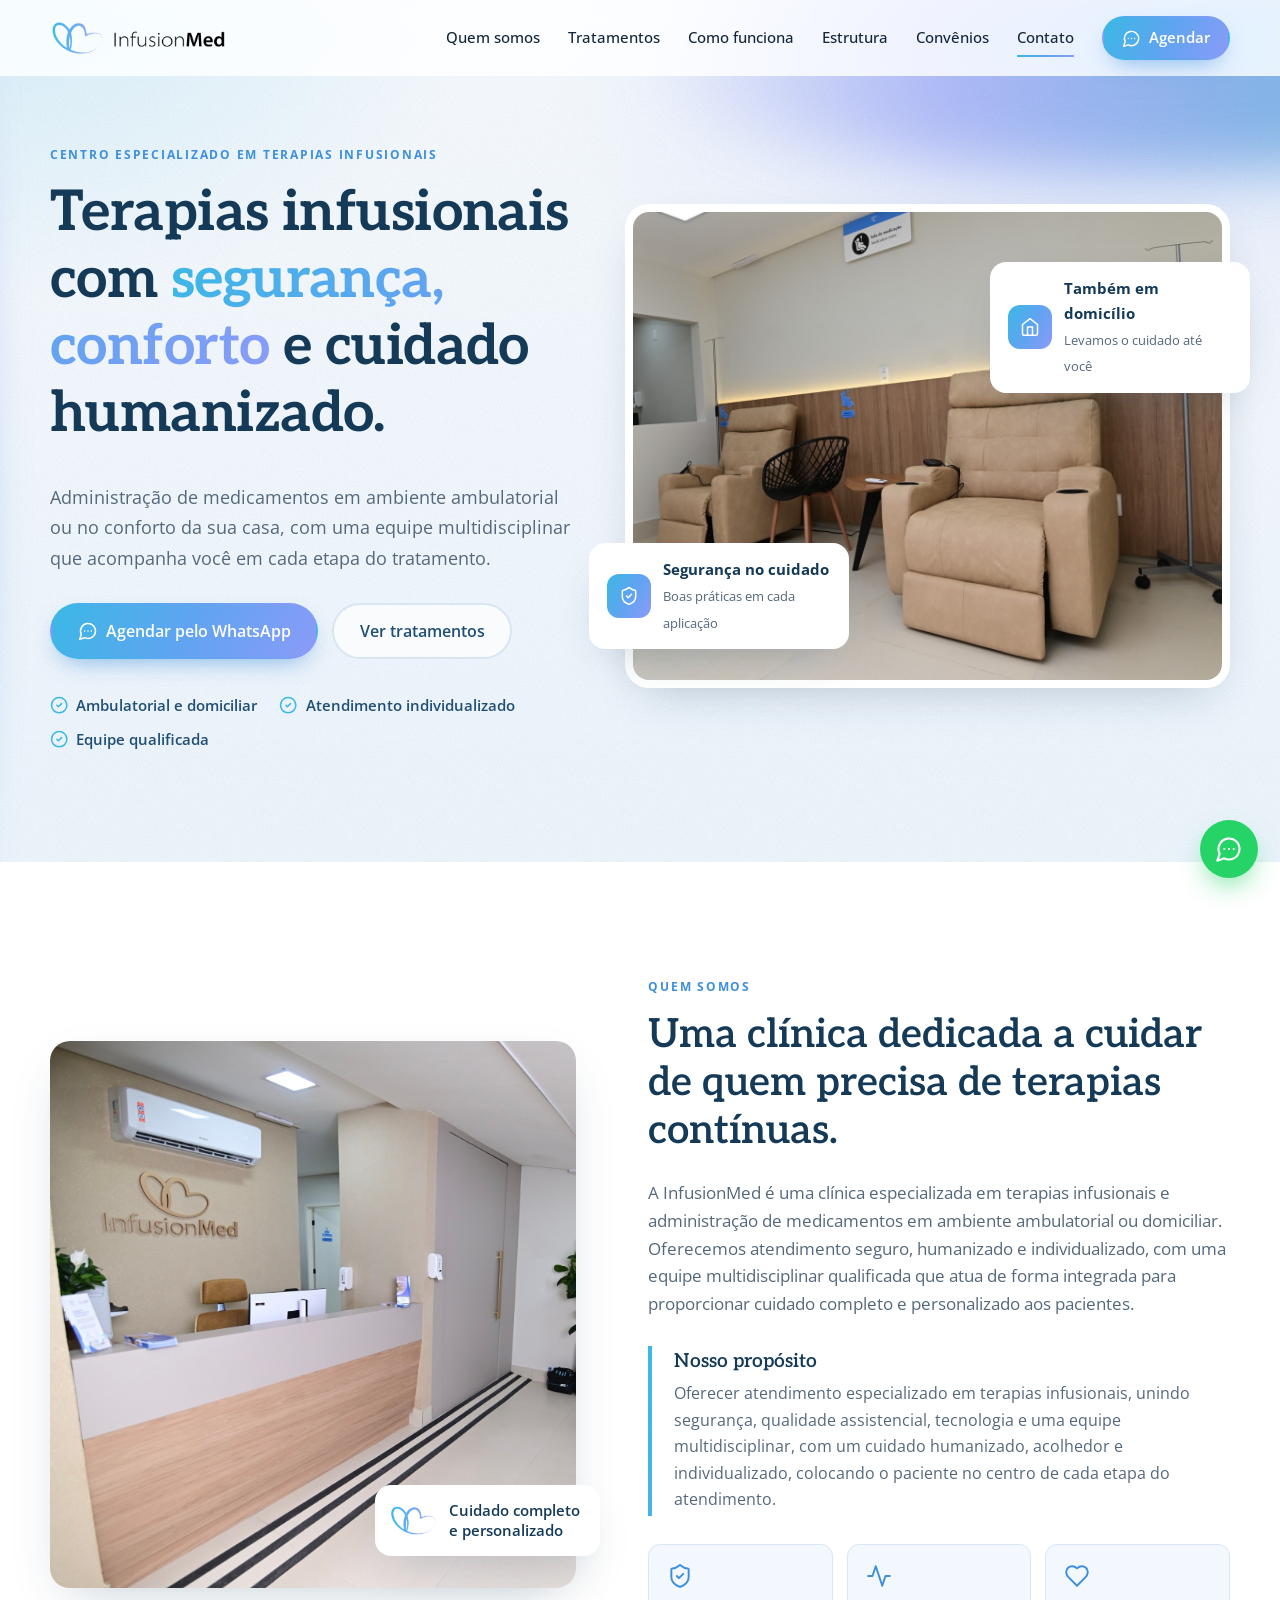
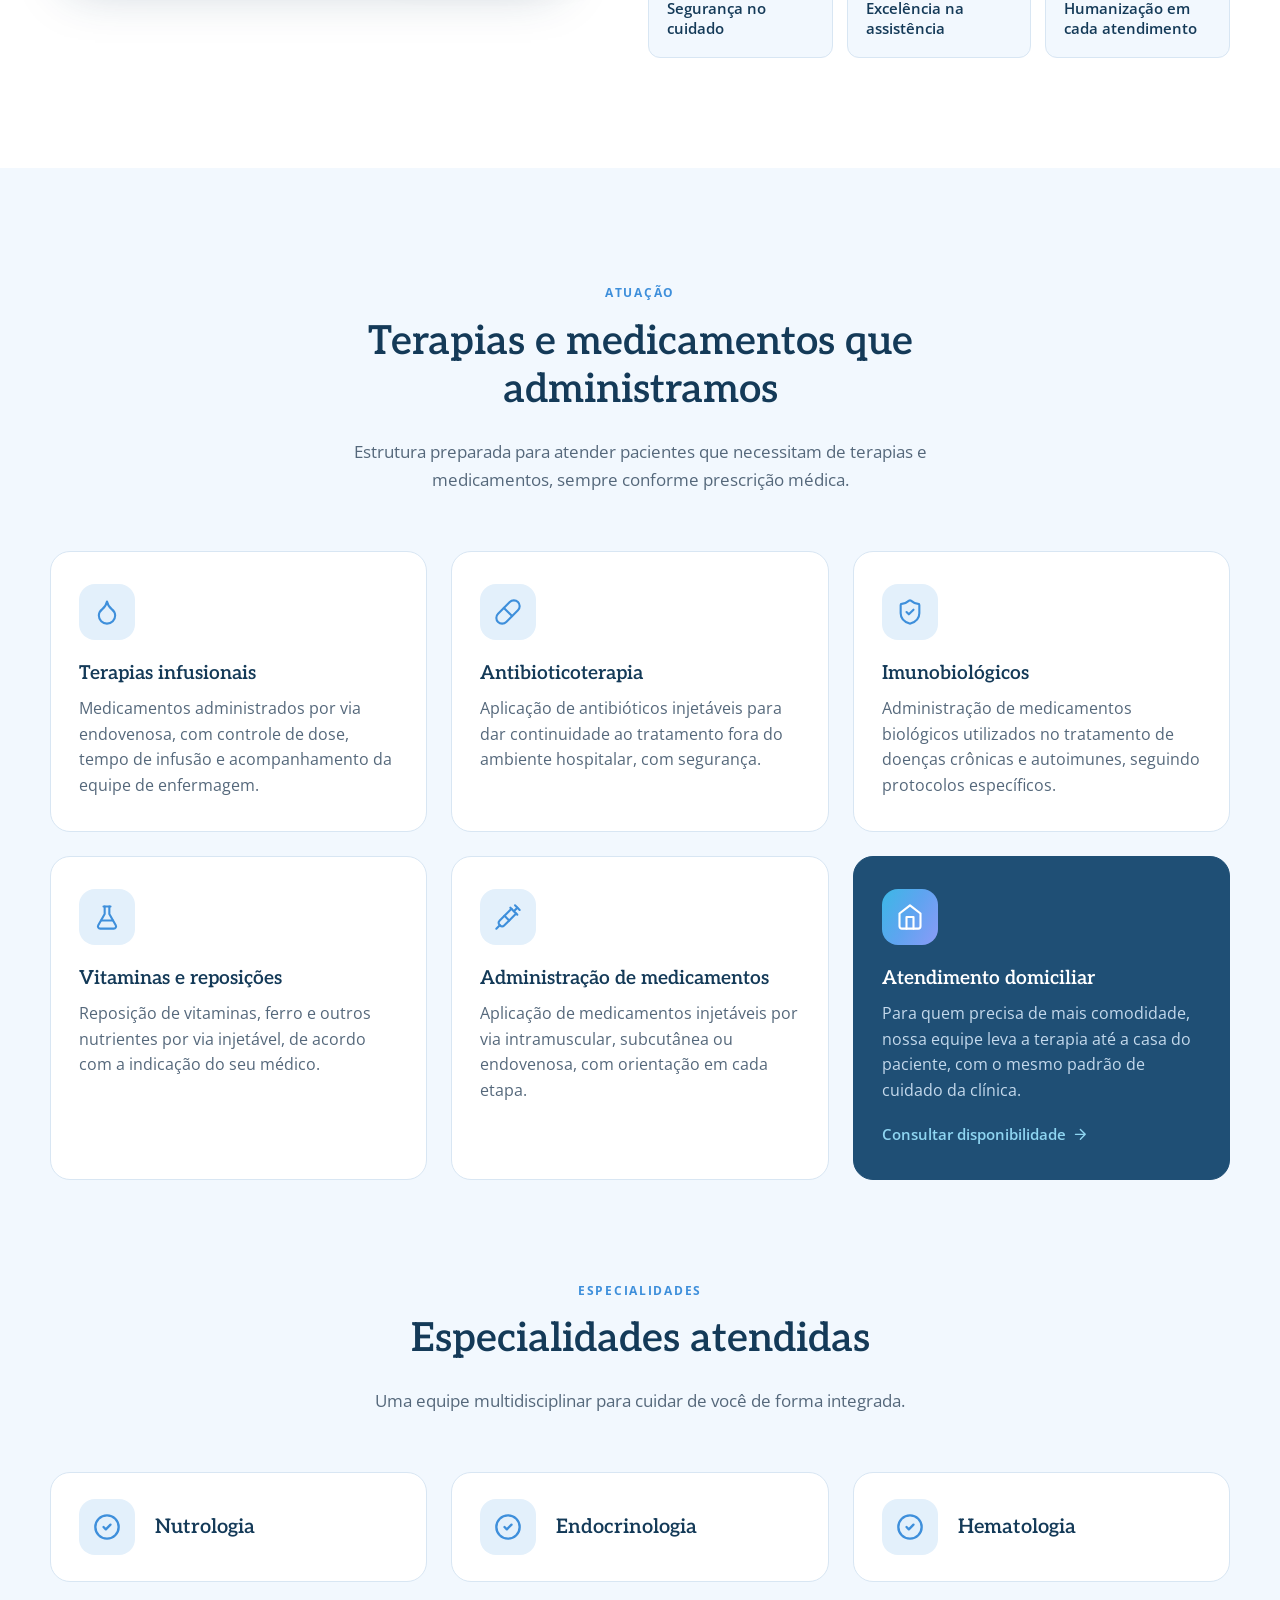
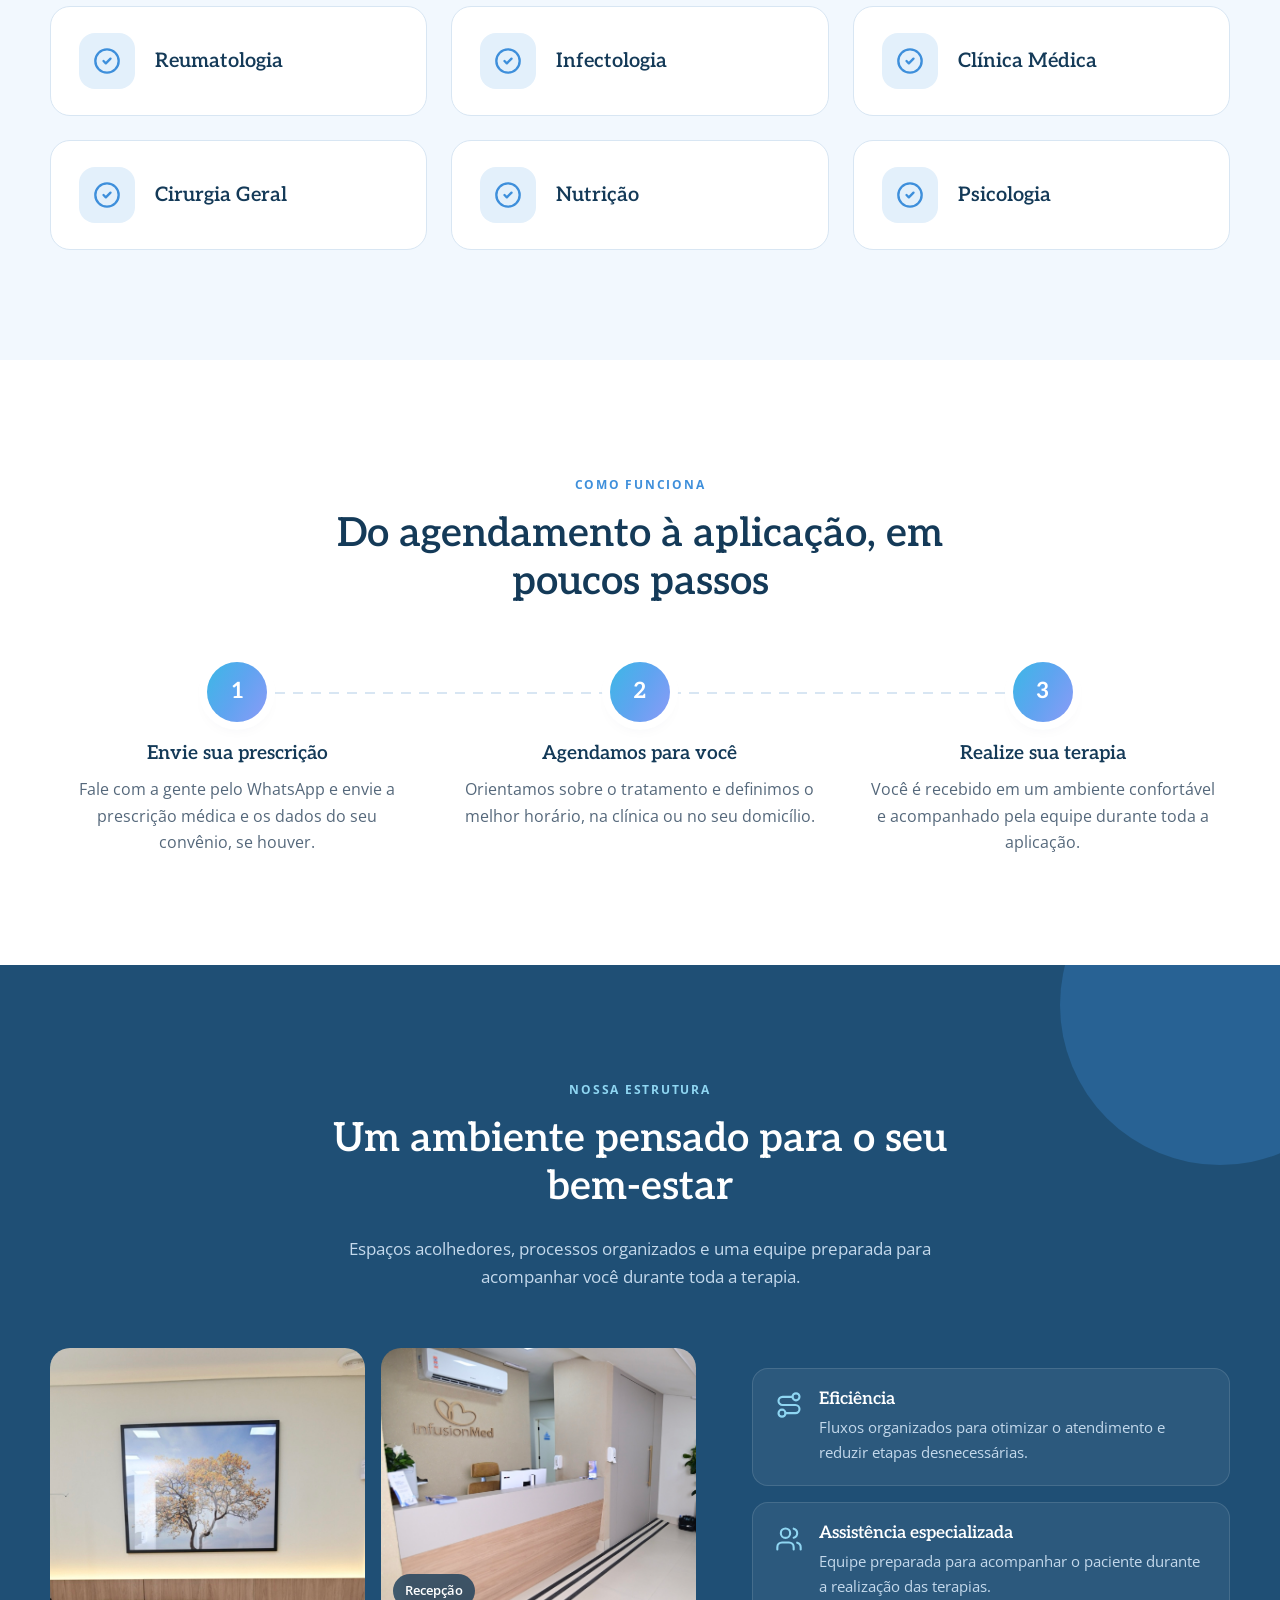
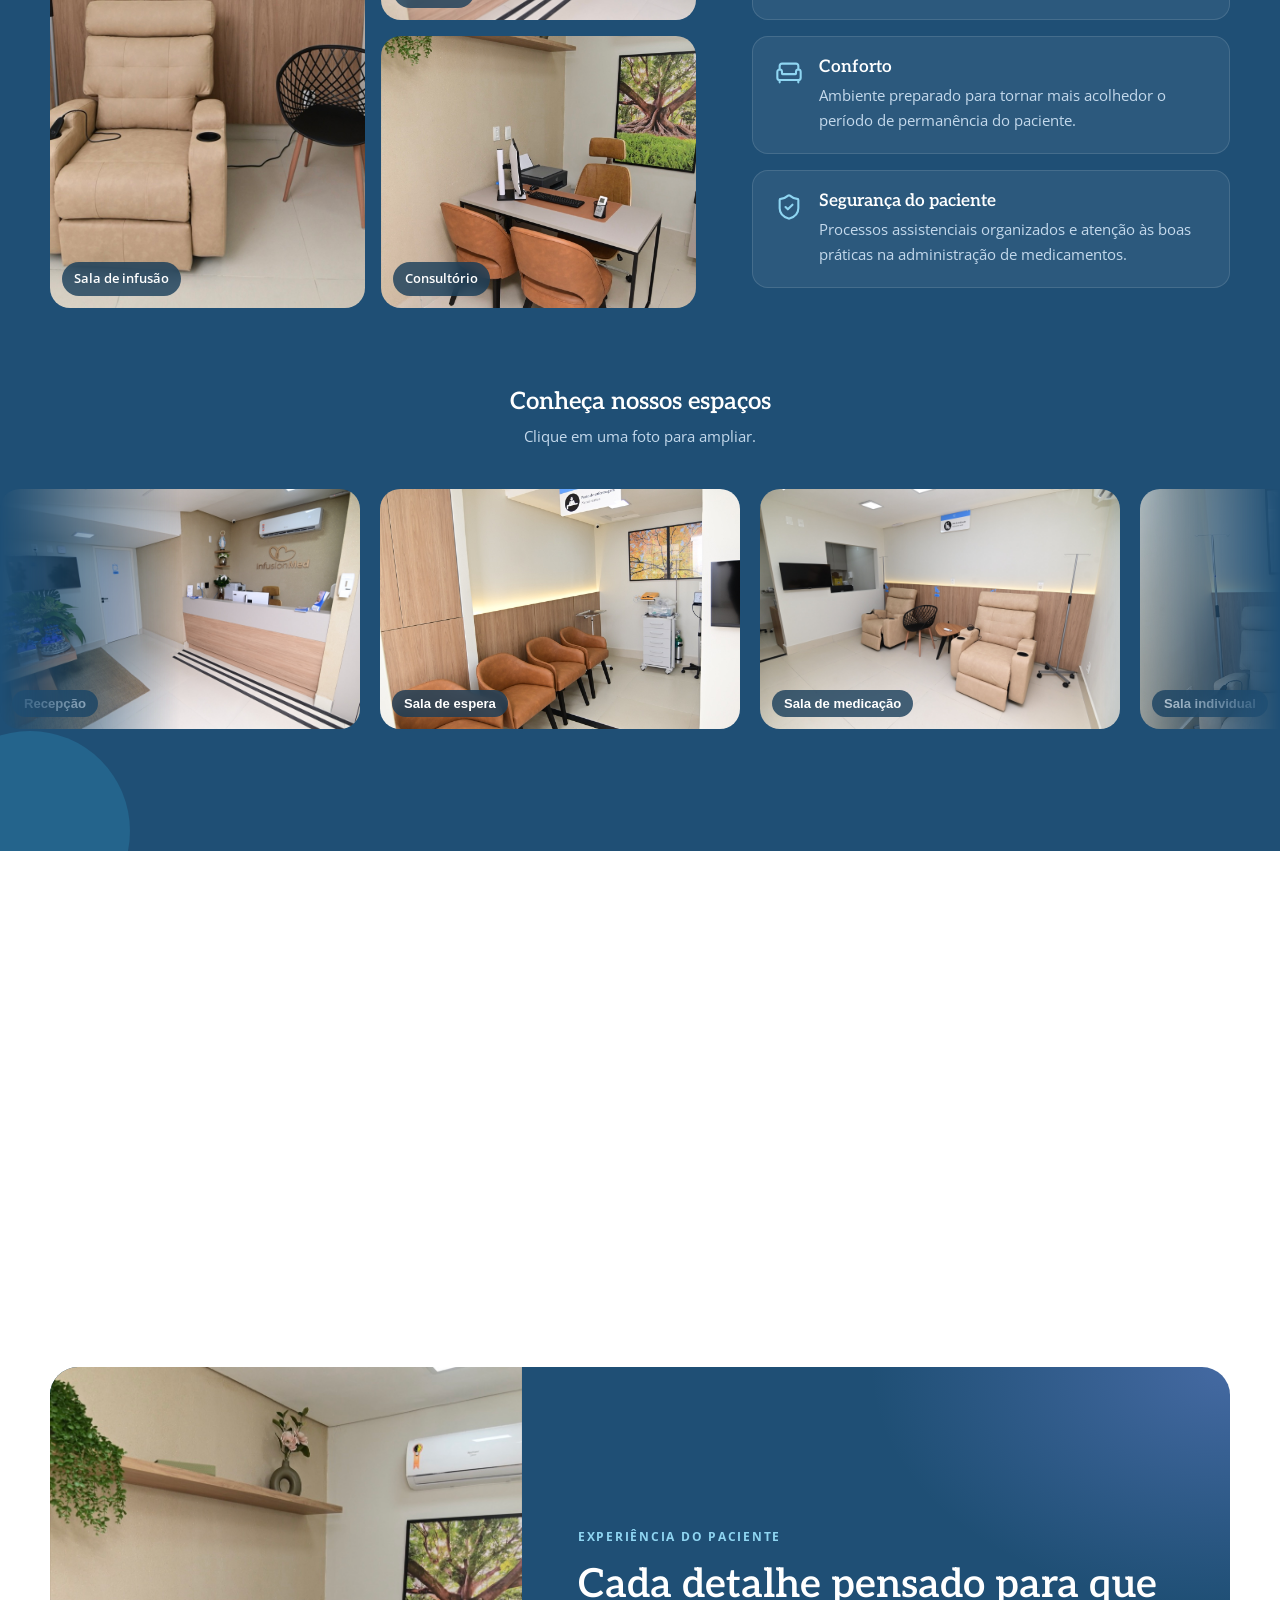
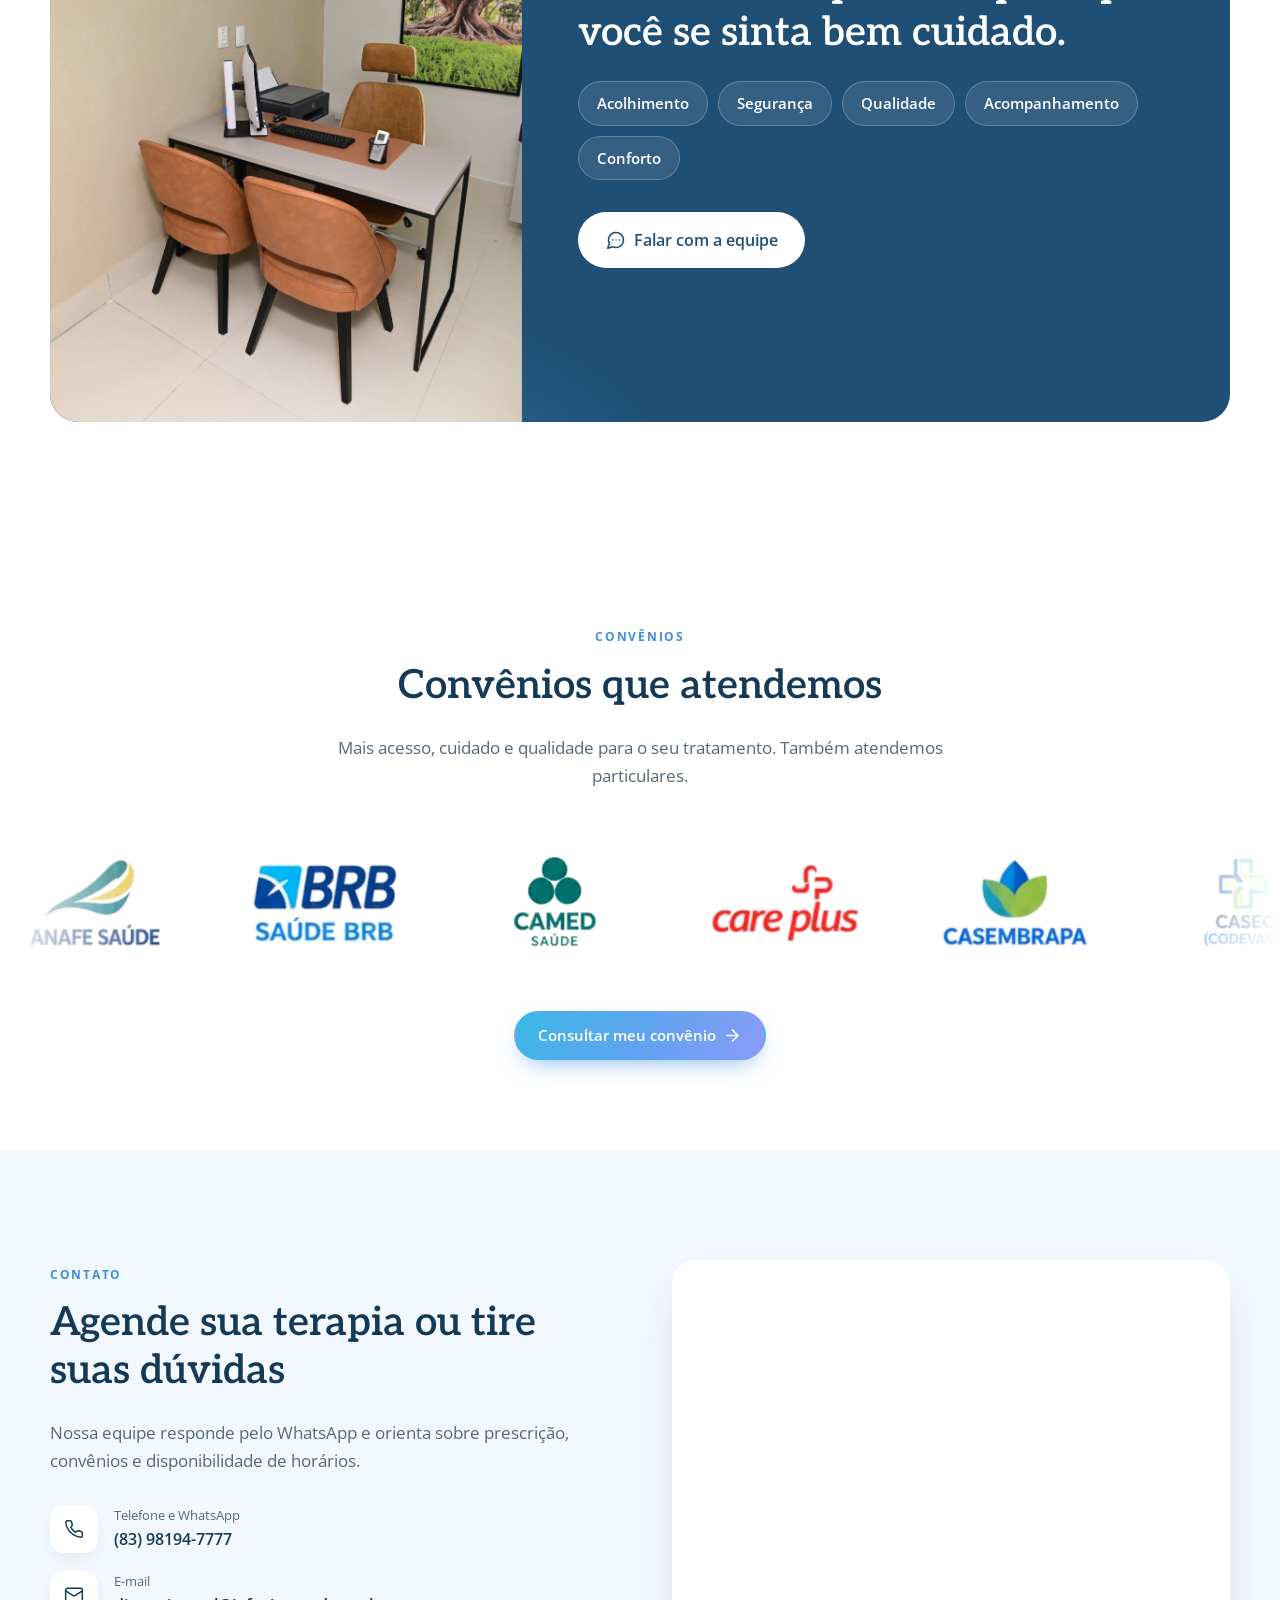
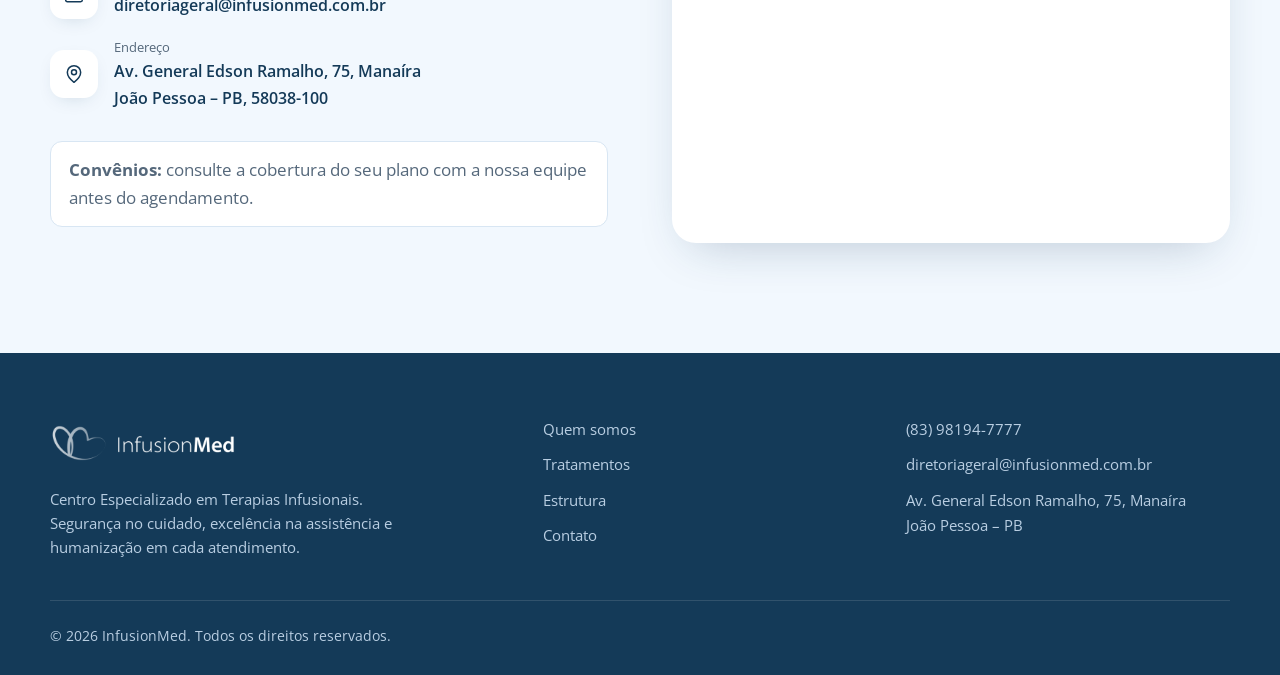
==== commit 91ea5a7c: "Ajuste dos novos pontos da LP" ====
--- a/index.html
+++ b/index.html
@@ -14,7 +14,7 @@
   <link rel="preconnect" href="https://fonts.googleapis.com">
   <link rel="preconnect" href="https://fonts.gstatic.com" crossorigin>
   <link href="https://fonts.googleapis.com/css2?family=Aleo:wght@500;600;700&family=Open+Sans:wght@400;500;600;700&display=swap" rel="stylesheet">
-  <link rel="stylesheet" href="assets/css/style.css">
+  <link rel="stylesheet" href="assets/css/style.css?v=8">
 </head>
 <body>
   <a class="skip-link" href="#conteudo">Pular para o conteúdo</a>
@@ -73,13 +73,13 @@
         </div>
         <div class="hero__media reveal">
           <div class="hero__photo">
-            <img src="assets/img/sala-infusao.jpg" alt="Sala de infusão individual da InfusionMed, com poltrona reclinável e suporte de soro" width="700" height="840">
-          </div>
-          <div class="float-card float-card--top">
+            <img src="assets/img/sala-medicacao.jpg?v=2" alt="Sala de medicação da InfusionMed, com poltronas reclináveis e suportes de soro" width="1250" height="1000">
+          </div>
+          <div class="float-card float-card--left">
             <span class="float-card__icon"><svg class="icon"><use href="assets/img/icons.svg#i-shield"/></svg></span>
             <div><strong>Segurança no cuidado</strong><small>Boas práticas em cada aplicação</small></div>
           </div>
-          <div class="float-card float-card--bottom">
+          <div class="float-card float-card--right">
             <span class="float-card__icon"><svg class="icon"><use href="assets/img/icons.svg#i-home"/></svg></span>
             <div><strong>Também em domicílio</strong><small>Levamos o cuidado até você</small></div>
           </div>
@@ -155,6 +155,23 @@
             <a href="#" class="card__link" data-whatsapp data-msg="Olá! Gostaria de saber mais sobre o atendimento domiciliar da InfusionMed.">Consultar disponibilidade <svg class="icon"><use href="assets/img/icons.svg#i-arrow"/></svg></a>
           </article>
         </div>
+
+        <div class="section__head specialties__head reveal" id="especialidades">
+          <span class="eyebrow">Especialidades</span>
+          <h2>Especialidades atendidas</h2>
+          <p>Uma equipe multidisciplinar para cuidar de você de forma integrada.</p>
+        </div>
+        <ul class="specialties">
+          <li class="spec-card reveal"><span class="card__icon"><svg class="icon"><use href="assets/img/icons.svg#i-check"/></svg></span><h3>Nutrologia</h3></li>
+          <li class="spec-card reveal"><span class="card__icon"><svg class="icon"><use href="assets/img/icons.svg#i-check"/></svg></span><h3>Endocrinologia</h3></li>
+          <li class="spec-card reveal"><span class="card__icon"><svg class="icon"><use href="assets/img/icons.svg#i-check"/></svg></span><h3>Hematologia</h3></li>
+          <li class="spec-card reveal"><span class="card__icon"><svg class="icon"><use href="assets/img/icons.svg#i-check"/></svg></span><h3>Reumatologia</h3></li>
+          <li class="spec-card reveal"><span class="card__icon"><svg class="icon"><use href="assets/img/icons.svg#i-check"/></svg></span><h3>Infectologia</h3></li>
+          <li class="spec-card reveal"><span class="card__icon"><svg class="icon"><use href="assets/img/icons.svg#i-check"/></svg></span><h3>Clínica Médica</h3></li>
+          <li class="spec-card reveal"><span class="card__icon"><svg class="icon"><use href="assets/img/icons.svg#i-check"/></svg></span><h3>Cirurgia Geral</h3></li>
+          <li class="spec-card reveal"><span class="card__icon"><svg class="icon"><use href="assets/img/icons.svg#i-check"/></svg></span><h3>Nutrição</h3></li>
+          <li class="spec-card reveal"><span class="card__icon"><svg class="icon"><use href="assets/img/icons.svg#i-check"/></svg></span><h3>Psicologia</h3></li>
+        </ul>
       </div>
     </section>
 
@@ -231,6 +248,23 @@
           </ul>
         </div>
       </div>
+      <div class="container photos__head reveal">
+        <h3>Conheça nossos espaços</h3>
+        <p>Clique em uma foto para ampliar.</p>
+      </div>
+      <div class="marquee marquee--photos reveal" aria-label="Fotos da estrutura da clínica">
+        <ul class="marquee__track">
+          <li><button type="button" class="photo-card" data-photo="0"><img src="assets/img/estrutura/2829.jpg" alt="Recepção da InfusionMed" loading="lazy" width="1800" height="1200"><span>Recepção</span></button></li>
+          <li><button type="button" class="photo-card" data-photo="1"><img src="assets/img/estrutura/2870.jpg" alt="Sala de espera com poltronas" loading="lazy" width="1800" height="1200"><span>Sala de espera</span></button></li>
+          <li><button type="button" class="photo-card" data-photo="2"><img src="assets/img/estrutura/2861.jpg" alt="Sala de medicação com poltronas reclináveis e suportes de soro" loading="lazy" width="1800" height="1200"><span>Sala de medicação</span></button></li>
+          <li><button type="button" class="photo-card" data-photo="3"><img src="assets/img/estrutura/2881.jpg" alt="Sala de infusão individual com poltrona reclinável" loading="lazy" width="1800" height="1200"><span>Sala individual</span></button></li>
+          <li><button type="button" class="photo-card" data-photo="4"><img src="assets/img/estrutura/2874.jpg" alt="Sala de procedimentos com carrinho de materiais e equipamentos" loading="lazy" width="1800" height="1200"><span>Sala de procedimentos</span></button></li>
+          <li><button type="button" class="photo-card" data-photo="5"><img src="assets/img/estrutura/2844.jpg" alt="Consultório com mesa de atendimento e monitor de sinais vitais" loading="lazy" width="1800" height="1200"><span>Consultório</span></button></li>
+          <li><button type="button" class="photo-card" data-photo="6"><img src="assets/img/estrutura/2849.jpg" alt="Consultório com mesa de atendimento e pia" loading="lazy" width="1800" height="1200"><span>Consultório</span></button></li>
+          <li><button type="button" class="photo-card" data-photo="7"><img src="assets/img/estrutura/2852.jpg" alt="Consultório com mesa de atendimento" loading="lazy" width="1800" height="1200"><span>Consultório</span></button></li>
+          <li><button type="button" class="photo-card" data-photo="8"><img src="assets/img/estrutura/2855.jpg" alt="Consultório com mesa de atendimento e maca" loading="lazy" width="1800" height="1200"><span>Consultório</span></button></li>
+        </ul>
+      </div>
     </section>
 
     <!-- Diferenciais + Experiência -->
@@ -331,34 +365,9 @@
           <p class="contact__note"><strong>Convênios:</strong> consulte a cobertura do seu plano com a nossa equipe antes do agendamento.</p>
         </div>
 
-        <form class="form reveal" id="contact-form" novalidate>
-          <h3>Envie uma mensagem</h3>
-          <p class="form__hint">Ao enviar, abriremos o WhatsApp com a sua mensagem pronta.</p>
-          <label>Nome
-            <input type="text" name="nome" autocomplete="name" required>
-          </label>
-          <label>Telefone
-            <input type="tel" name="telefone" autocomplete="tel" inputmode="tel" required>
-          </label>
-          <label>Tratamento de interesse
-            <select name="tratamento">
-              <option>Terapias infusionais</option>
-              <option>Antibioticoterapia</option>
-              <option>Imunobiológicos</option>
-              <option>Vitaminas e reposições</option>
-              <option>Administração de medicamentos</option>
-              <option>Atendimento domiciliar</option>
-              <option>Outro / não sei</option>
-            </select>
-          </label>
-          <label><span>Mensagem <span class="optional">(opcional)</span></span>
-            <textarea name="mensagem" rows="3"></textarea>
-          </label>
-          <p class="form__error" role="alert" hidden>Preencha seu nome e telefone.</p>
-          <button type="submit" class="btn btn--primary btn--lg btn--block">
-            <svg class="icon"><use href="assets/img/icons.svg#i-chat"/></svg> Enviar pelo WhatsApp
-          </button>
-        </form>
+        <div class="contact__map reveal">
+          <iframe src="https://www.google.com/maps/embed?origin=mfe&amp;pb=!1m2!2m1!1sAv.+General+Edson+Ramalho,+75,+Manaira,+Joao+Pessoa+-+PB,+58038-100" title="Localização da InfusionMed no mapa" loading="lazy" referrerpolicy="no-referrer-when-downgrade"></iframe>
+        </div>
       </div>
     </section>
   </main>
@@ -387,10 +396,20 @@
     </div>
   </footer>
 
+  <dialog class="lightbox" aria-label="Fotos da estrutura">
+    <figure class="lightbox__figure">
+      <img src="" alt="">
+      <figcaption><span class="lightbox__caption"></span><span class="lightbox__count"></span></figcaption>
+    </figure>
+    <button type="button" class="lightbox__btn lightbox__close" aria-label="Fechar"><svg class="icon"><use href="assets/img/icons.svg#i-close"/></svg></button>
+    <button type="button" class="lightbox__btn lightbox__prev" aria-label="Foto anterior"><svg class="icon"><use href="assets/img/icons.svg#i-arrow"/></svg></button>
+    <button type="button" class="lightbox__btn lightbox__next" aria-label="Próxima foto"><svg class="icon"><use href="assets/img/icons.svg#i-arrow"/></svg></button>
+  </dialog>
+
   <a href="#" class="wa-float" data-whatsapp aria-label="Falar pelo WhatsApp">
     <svg class="icon"><use href="assets/img/icons.svg#i-chat"/></svg>
   </a>
 
-  <script src="assets/js/main.js" defer></script>
+  <script src="assets/js/main.js?v=3" defer></script>
 </body>
 </html>
--- a/assets/css/style.css
+++ b/assets/css/style.css
@@ -151,7 +151,7 @@
   background-image: url("data:image/svg+xml,%3Csvg xmlns='http://www.w3.org/2000/svg' width='180' height='180'%3E%3Cfilter id='n'%3E%3CfeTurbulence type='fractalNoise' baseFrequency='.85' numOctaves='3' stitchTiles='stitch'/%3E%3CfeColorMatrix type='saturate' values='0'/%3E%3C/filter%3E%3Crect width='100%25' height='100%25' filter='url(%23n)'/%3E%3C/svg%3E");
   mix-blend-mode: multiply;
 }
-.hero__inner { position: relative; z-index: 1; display: grid; grid-template-columns: 1.1fr .9fr; gap: 64px; align-items: center; }
+.hero__inner { position: relative; z-index: 1; display: grid; grid-template-columns: 1fr 1.15fr; gap: 48px; align-items: center; }
 .hero__lead { font-size: 1.15rem; color: var(--muted); max-width: 560px; }
 .hero__actions { display: flex; flex-wrap: wrap; gap: 14px; margin: 30px 0 34px; }
 .hero__highlights { display: flex; flex-wrap: wrap; gap: 10px 22px; color: var(--navy); font-weight: 600; font-size: .92rem; }
@@ -159,9 +159,9 @@
 .hero__highlights .icon { color: var(--cyan); }
 .hero__media { position: relative; }
 .hero__photo {
-  border-radius: 200px 200px var(--radius) var(--radius);
+  border-radius: 24px;
   overflow: hidden; box-shadow: var(--shadow);
-  aspect-ratio: 5 / 6; border: 8px solid #fff;
+  aspect-ratio: 5 / 4; border: 8px solid #fff;
 }
 .hero__photo img { width: 100%; height: 100%; object-fit: cover; }
 .float-card {
@@ -172,8 +172,8 @@
 .float-card strong { display: block; font-size: .95rem; color: var(--navy-900); }
 .float-card small { color: var(--muted); font-size: .8rem; }
 .float-card__icon { display: grid; place-items: center; width: 44px; height: 44px; border-radius: 12px; background: var(--gradient); color: #fff; flex-shrink: 0; }
-.float-card--top { top: 18%; left: -48px; animation: float 6s ease-in-out infinite; }
-.float-card--bottom { bottom: 8%; right: -28px; animation: float 6s ease-in-out -3s infinite; }
+.float-card--left { bottom: 8%; left: -36px; animation: float 6s ease-in-out infinite; }
+.float-card--right { top: 12%; right: -20px; animation: float 6s ease-in-out -3s infinite; }
 @keyframes float { 50% { transform: translateY(-10px); } }
 
 /* Sections */
@@ -225,6 +225,18 @@
 .card__link { display: inline-flex; align-items: center; gap: 6px; margin-top: 18px; color: #8FD6F2; font-weight: 600; text-decoration: none; font-size: .95rem; }
 .card__link:hover .icon { transform: translateX(4px); }
 .card__link .icon { transition: transform .2s ease; width: 1.1em; height: 1.1em; }
+
+/* Especialidades */
+.specialties__head { margin-top: 96px; }
+.specialties { display: grid; grid-template-columns: repeat(3, 1fr); gap: 24px; }
+.spec-card {
+  display: flex; align-items: center; gap: 20px;
+  background: #fff; border: 1px solid var(--line); border-radius: var(--radius);
+  padding: 26px 28px; transition: transform .25s ease, box-shadow .25s ease, border-color .25s ease;
+}
+.spec-card:hover { transform: translateY(-6px); box-shadow: var(--shadow); border-color: transparent; }
+.spec-card .card__icon { margin: 0; flex-shrink: 0; }
+.spec-card h3 { margin: 0; font-size: 1.25rem; }
 
 /* Steps */
 .steps { display: grid; grid-template-columns: repeat(3, 1fr); gap: 28px; counter-reset: s; position: relative; }
@@ -283,8 +295,47 @@
 .logo-card:hover img { transform: scale(1.08); }
 .marquee__cta { display: flex; justify-content: center; margin-top: 36px; }
 
+/* Fotos da estrutura: carrossel + modal */
+.photos__head { margin-top: 80px; margin-bottom: 28px; text-align: center; }
+.photos__head h3 { color: #fff; font-size: 1.5rem; margin-bottom: .3em; }
+.photos__head p { margin: 0; color: #C4D9EC; font-size: .95rem; }
+.marquee--photos { position: relative; z-index: 1; }
+.marquee--photos .marquee__track { gap: 20px; animation-name: marquee-photos; animation-duration: 60s; }
+@keyframes marquee-photos { to { transform: translateX(calc(-50% - 10px)); } }
+.photo-card {
+  position: relative; display: block; width: 360px; aspect-ratio: 3 / 2; padding: 0; border: 0;
+  border-radius: var(--radius); overflow: hidden; cursor: zoom-in; background: rgba(255,255,255,.08);
+}
+.photo-card img { width: 100%; height: 100%; object-fit: cover; transition: transform .6s ease; }
+.photo-card:hover img { transform: scale(1.06); }
+.photo-card:focus-visible { outline: 3px solid #8FD6F2; outline-offset: 3px; }
+.photo-card span { position: absolute; left: 12px; bottom: 12px; background: rgba(20,58,88,.78); color: #fff; font-size: .82rem; font-weight: 600; padding: 6px 12px; border-radius: 999px; backdrop-filter: blur(6px); }
+
+.lightbox {
+  width: 100vw; height: 100vh; max-width: none; max-height: none; margin: 0; padding: 24px 80px;
+  border: 0; background: transparent; color: #fff;
+}
+.lightbox[open] { display: grid; place-items: center; }
+.lightbox::backdrop { background: rgba(10, 30, 48, .92); backdrop-filter: blur(4px); }
+.lightbox__figure { margin: 0; display: grid; gap: 14px; justify-items: center; }
+.lightbox__figure img { max-width: min(1200px, 100%); max-height: calc(100vh - 120px); border-radius: var(--radius-sm); box-shadow: 0 30px 80px -20px rgba(0,0,0,.6); }
+.lightbox__figure figcaption { display: flex; gap: 14px; align-items: baseline; font-weight: 600; }
+.lightbox__count { color: #9FB8CF; font-weight: 400; font-size: .9rem; }
+.lightbox__btn {
+  position: fixed; display: grid; place-items: center; width: 52px; height: 52px; border-radius: 50%;
+  border: 1px solid rgba(255,255,255,.25); background: rgba(255,255,255,.1); color: #fff; cursor: pointer;
+  transition: background .2s ease;
+}
+.lightbox__btn:hover { background: rgba(255,255,255,.22); }
+.lightbox__btn .icon { width: 24px; height: 24px; }
+.lightbox__close { top: 20px; right: 20px; }
+.lightbox__prev, .lightbox__next { top: 50%; margin-top: -26px; }
+.lightbox__prev { left: 16px; }
+.lightbox__prev .icon { transform: scaleX(-1); }
+.lightbox__next { right: 16px; }
+
 /* Contact */
-.contact { display: grid; grid-template-columns: 1fr 1fr; gap: 64px; align-items: start; }
+.contact { display: grid; grid-template-columns: 1fr 1fr; gap: 64px; align-items: stretch; }
 .contact__info > p { color: var(--muted); font-size: 1.05rem; }
 .contact__list { display: grid; gap: 18px; margin: 30px 0; }
 .contact__list li { display: flex; align-items: center; gap: 16px; }
@@ -294,20 +345,8 @@
 .contact__icon { display: grid; place-items: center; width: 48px; height: 48px; border-radius: 14px; background: #fff; color: var(--blue); box-shadow: var(--shadow-sm); flex-shrink: 0; }
 .contact__note { font-size: .95rem; color: var(--muted); background: #fff; border: 1px solid var(--line); border-radius: var(--radius-sm); padding: 14px 18px; }
 
-.form { background: #fff; border-radius: 24px; padding: 40px; box-shadow: var(--shadow); display: grid; gap: 16px; }
-.form h3 { font-size: 1.5rem; margin: 0; }
-.form__hint { margin: -8px 0 4px; color: var(--muted); font-size: .92rem; }
-.form label { display: grid; gap: 6px; font-weight: 600; font-size: .9rem; color: var(--navy-900); }
-.form .optional { font-weight: 400; color: var(--muted); }
-.form input, .form select, .form textarea {
-  font: inherit; font-weight: 400; color: var(--ink);
-  border: 1.5px solid var(--line); border-radius: 12px; padding: 12px 14px; background: var(--sky-50);
-  transition: border-color .2s ease, background-color .2s ease;
-}
-.form input:focus, .form select:focus, .form textarea:focus { border-color: var(--blue); background: #fff; outline: none; }
-.form textarea { resize: vertical; }
-.form [aria-invalid="true"] { border-color: #D64545; }
-.form__error { margin: 0; color: #C23B3B; font-size: .9rem; font-weight: 600; }
+.contact__map { border-radius: 24px; overflow: hidden; box-shadow: var(--shadow); border: 8px solid #fff; background: #fff; min-height: 420px; height: 100%; }
+.contact__map iframe { display: block; width: 100%; height: 100%; min-height: 404px; border: 0; }
 
 /* Footer */
 .footer { background: var(--navy-900); color: #B9CEE2; padding: 64px 0 28px; }
@@ -344,8 +383,8 @@
 
 /* Responsive */
 @media (max-width: 1080px) {
-  .float-card--top { left: -12px; }
-  .float-card--bottom { right: -8px; }
+  .float-card--left { left: -12px; }
+  .float-card--right { right: -8px; }
   .cards { grid-template-columns: repeat(2, 1fr); }
   .diffs { grid-template-columns: repeat(2, 1fr); }
   .structure { grid-template-columns: 1fr; }
@@ -373,6 +412,7 @@
 
   .hero { padding: calc(var(--header-h) + 40px) 0 80px; }
   .hero__inner, .about__grid, .contact { grid-template-columns: 1fr; gap: 48px; }
+  .specialties { grid-template-columns: repeat(2, 1fr); gap: 16px; }
   .hero__media { max-width: 460px; margin-inline: auto; width: 100%; }
   .section { padding: 80px 0; }
   .experience { grid-template-columns: 1fr; }
@@ -393,18 +433,31 @@
   .hero__actions .btn { width: 100%; }
   .float-card { padding: 10px 14px; max-width: 220px; }
   .float-card__icon { width: 36px; height: 36px; }
-  .float-card--top { top: 10%; left: -6px; }
-  .float-card--bottom { bottom: 6%; right: -6px; }
+  .hero__media { padding-block: 28px; }
+  .float-card--left { bottom: 0; left: -6px; }
+  .float-card--right { top: 0; right: -6px; }
+  .float-card small { display: none; }
   .gallery { height: auto; grid-template-columns: 1fr 1fr; grid-template-rows: 260px 200px; }
   .gallery__item--tall { grid-row: auto; grid-column: span 2; }
   .about__badge { right: 12px; bottom: 12px; padding: 10px 14px 10px 10px; font-size: .85rem; }
-  .form { padding: 28px 22px; }
+  .contact__map, .contact__map iframe { min-height: 320px; }
   .experience__content { padding: 32px 22px; }
   .footer__inner { grid-template-columns: 1fr; }
   .wa-float { right: 16px; bottom: 16px; }
   .logo-card { width: 140px; height: 92px; padding: 8px 12px; }
   .logo-card img { max-height: 72px; }
   .marquee__track { gap: 24px; animation-duration: 36s; }
+  .marquee--photos .marquee__track { gap: 20px; animation-duration: 45s; }
+  .photo-card { width: 260px; }
+  .lightbox { padding: 72px 12px; }
+  .lightbox__prev, .lightbox__next { top: auto; bottom: 20px; margin-top: 0; }
+  .lightbox__prev { left: calc(50% - 64px); }
+  .lightbox__next { right: calc(50% - 64px); }
+  .specialties { grid-template-columns: 1fr; gap: 12px; }
+  .specialties__head { margin-top: 72px; }
+  .spec-card { padding: 18px 20px; gap: 16px; }
+  .spec-card .card__icon { width: 48px; height: 48px; border-radius: 14px; }
+  .spec-card h3 { font-size: 1.1rem; }
   @keyframes marquee { to { transform: translateX(calc(-50% - 12px)); } }
   .beam { filter: blur(24px); }
   .beam--1 { width: 30%; --op: .45; }
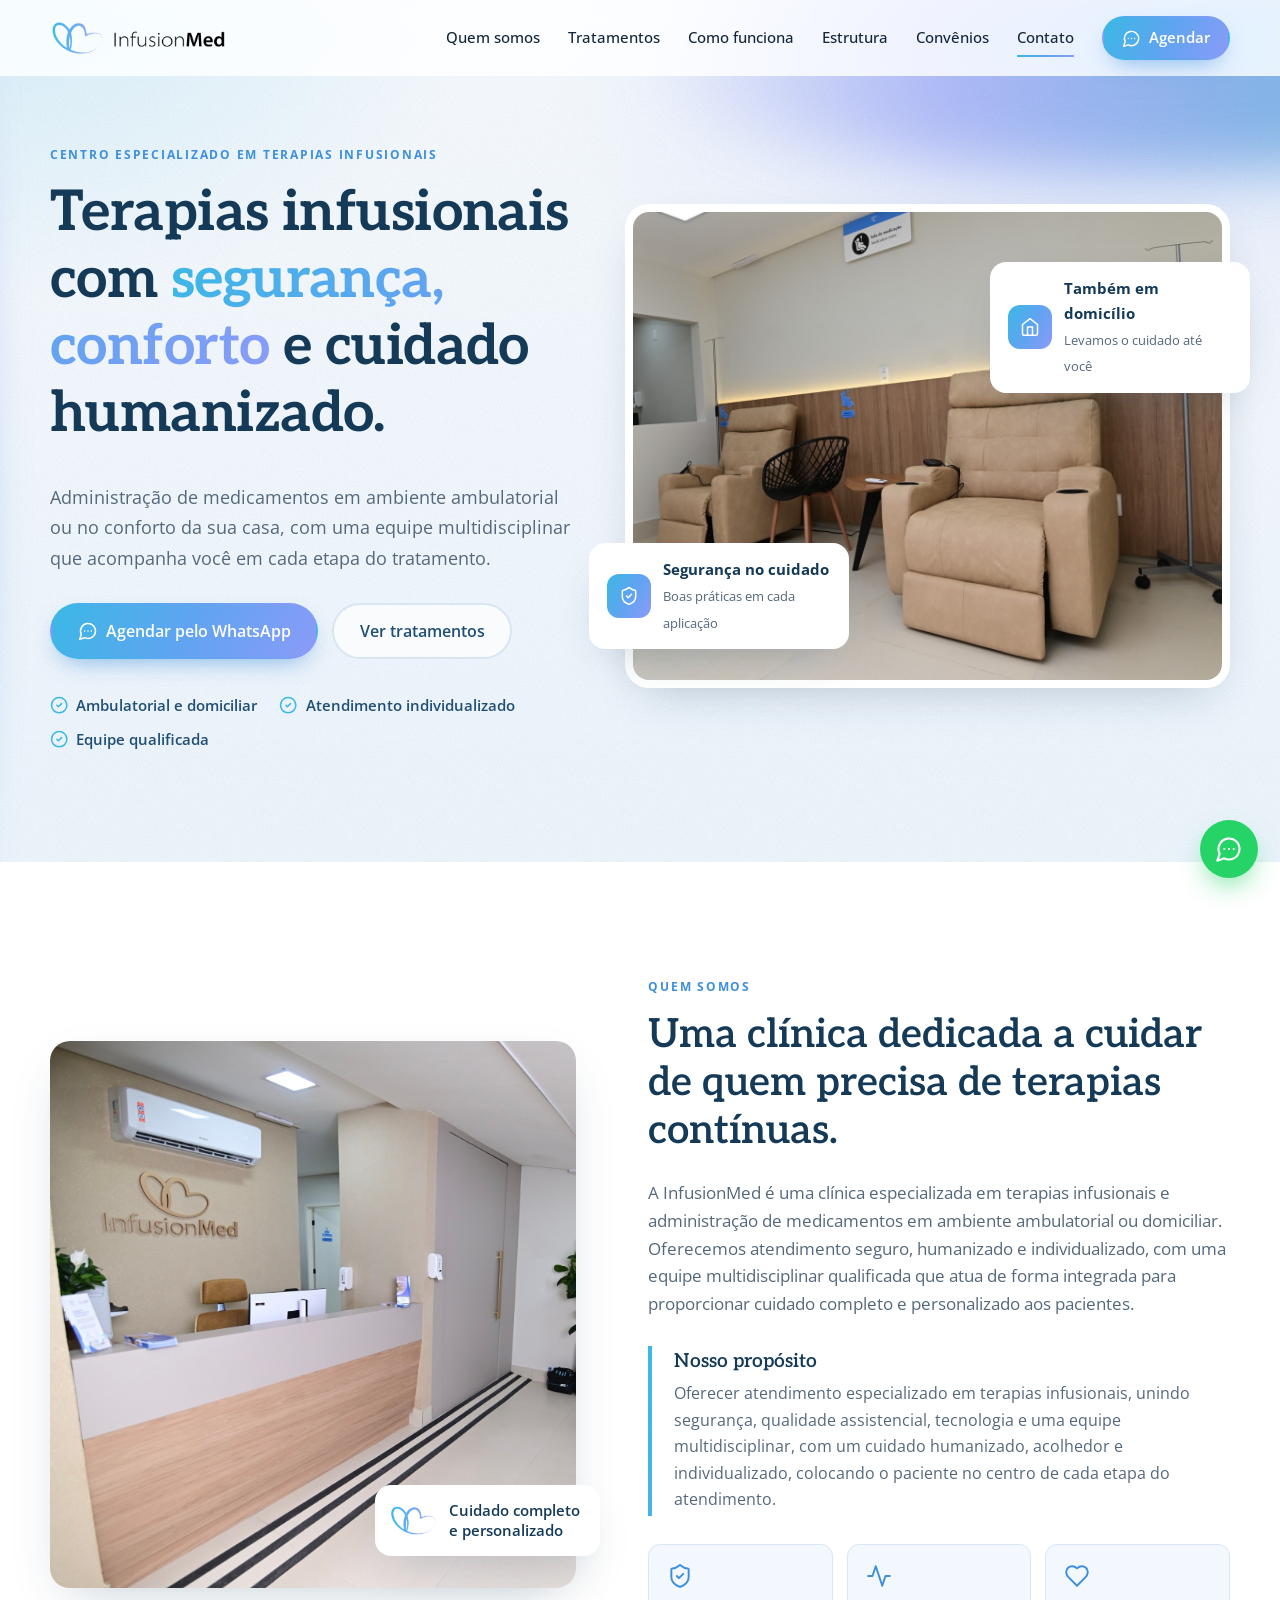
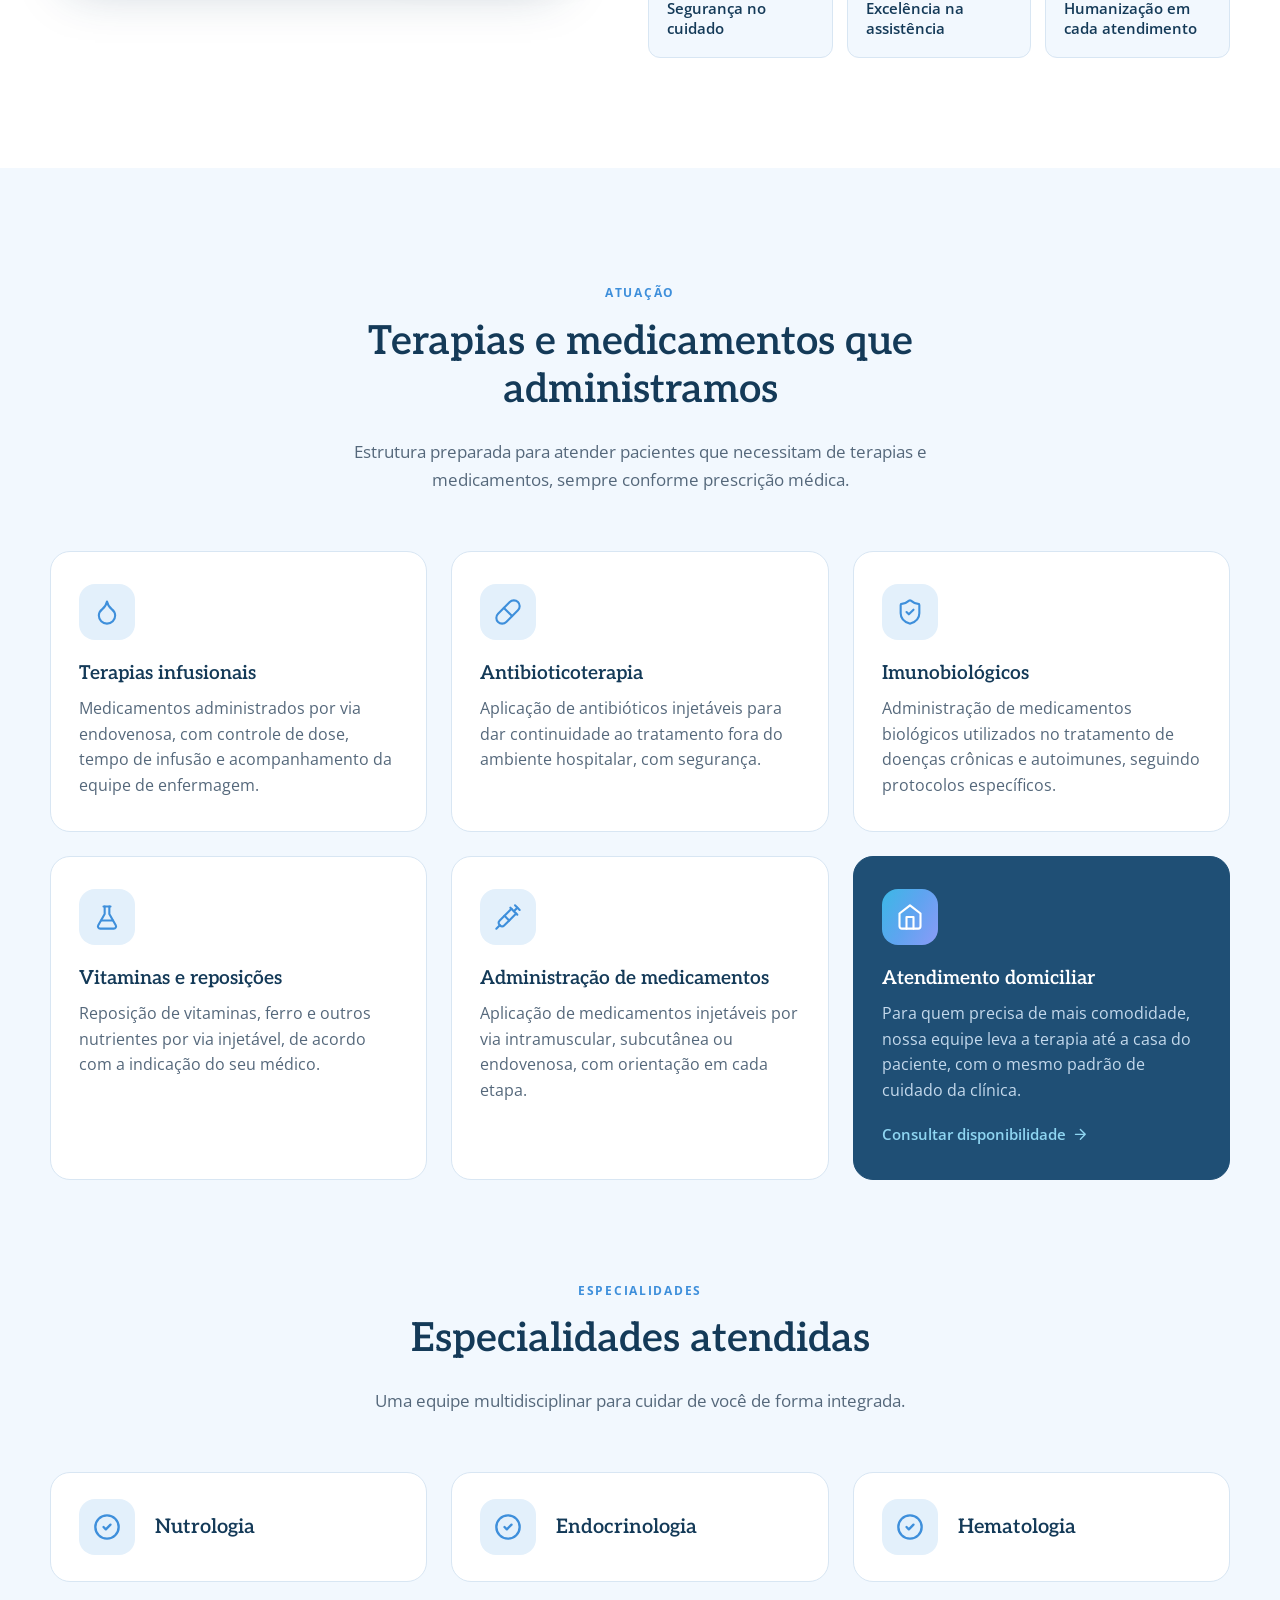
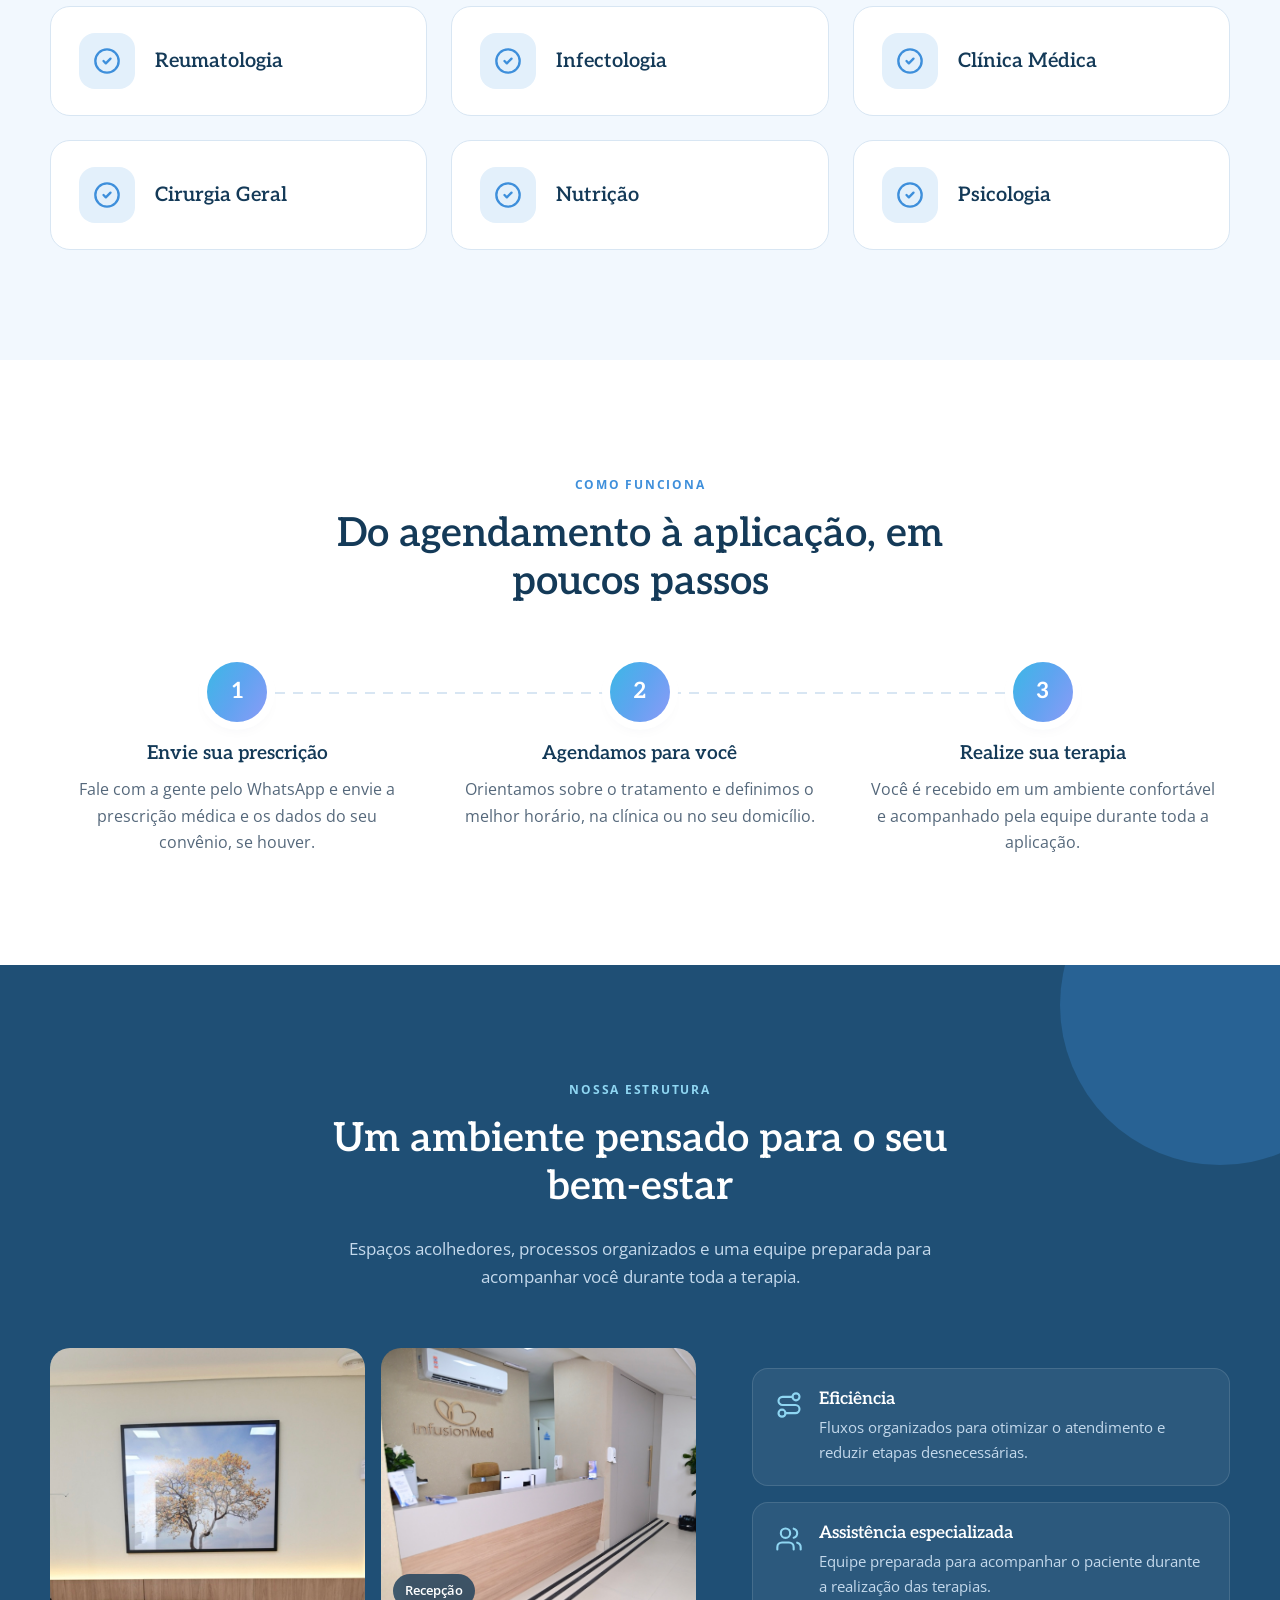
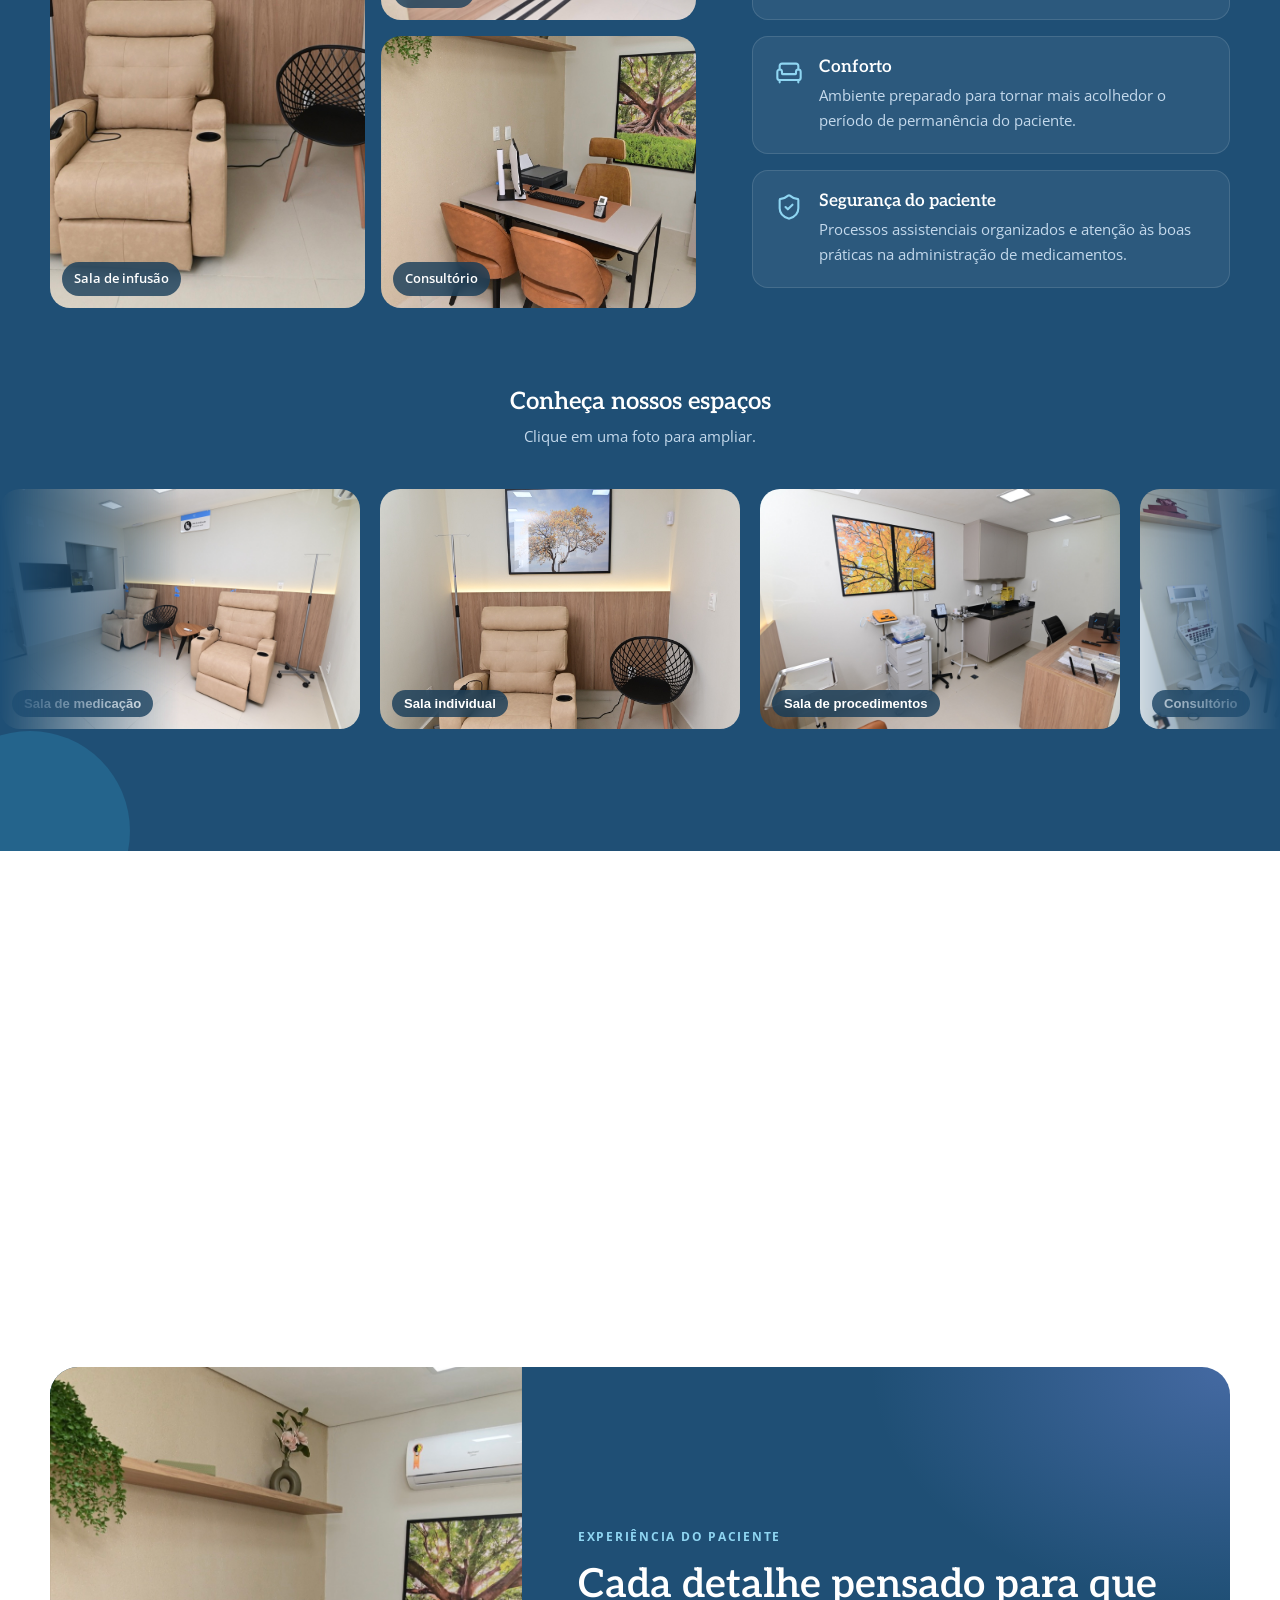
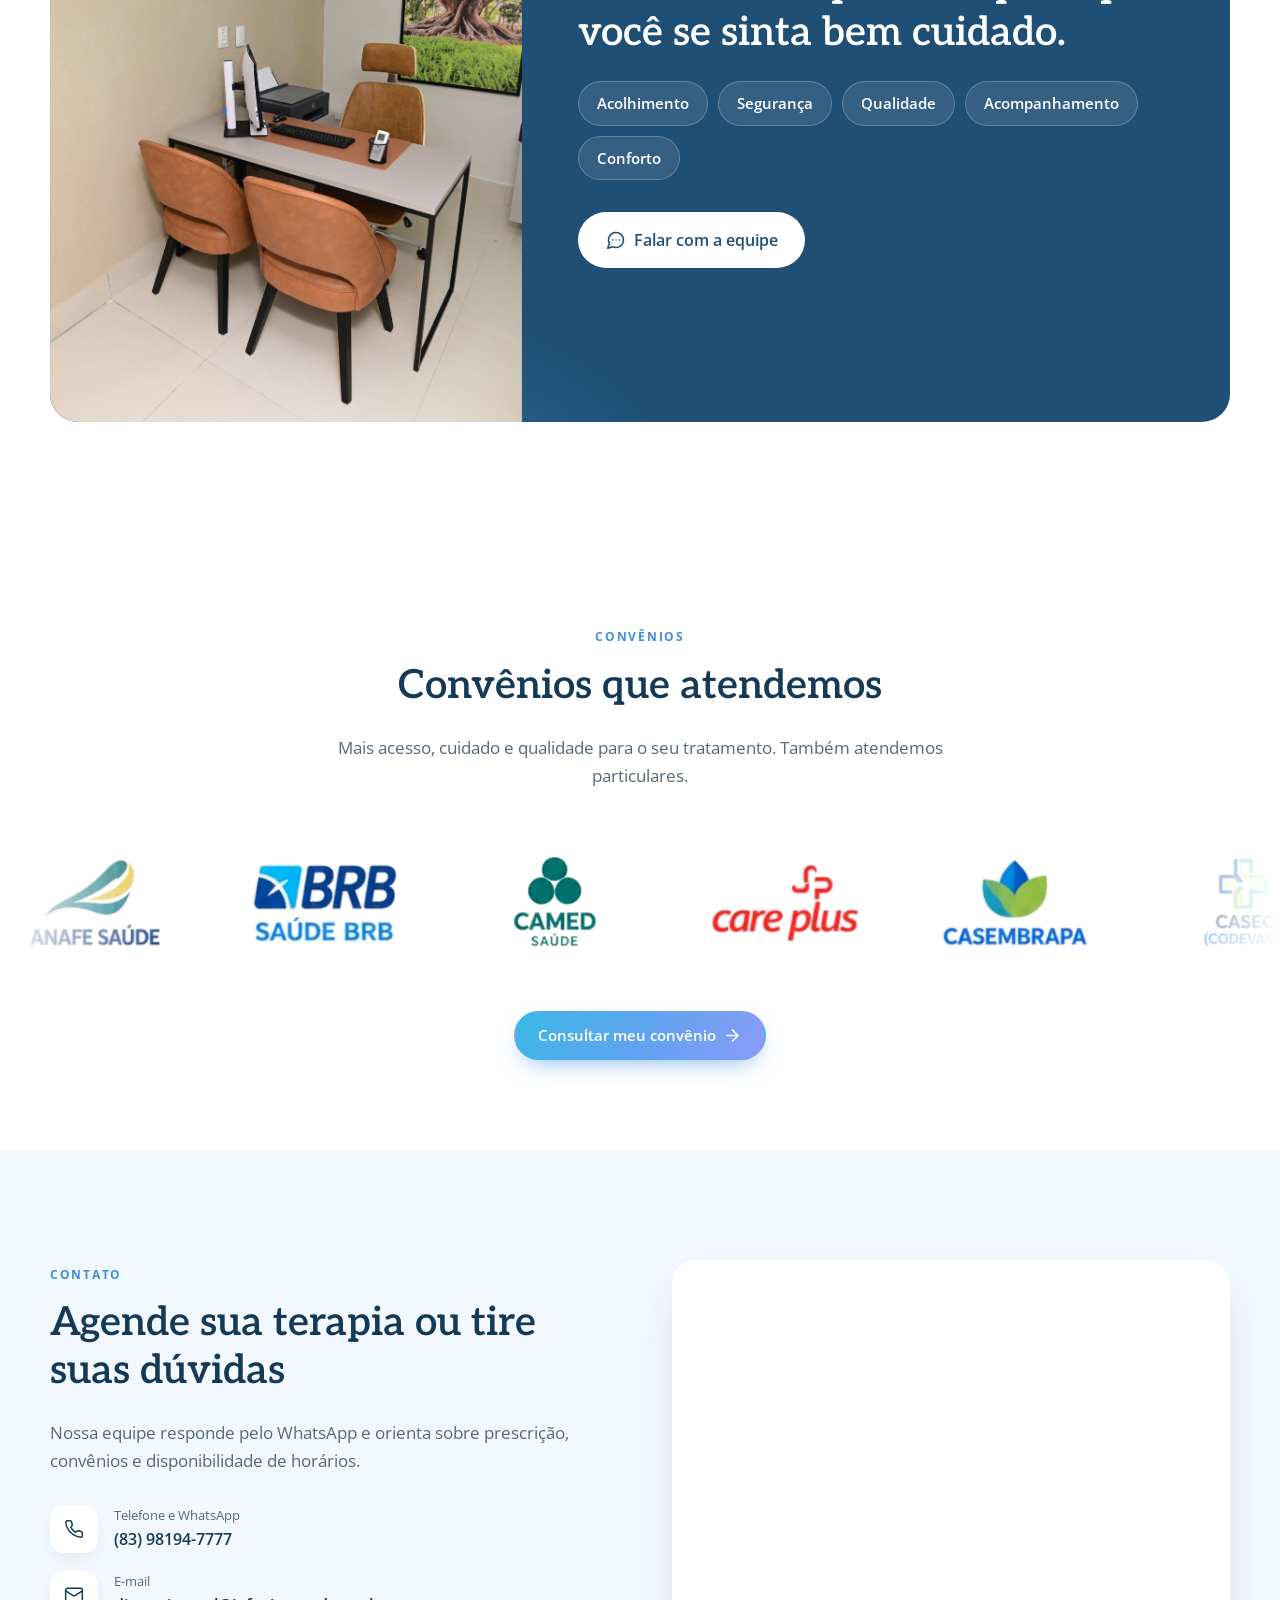
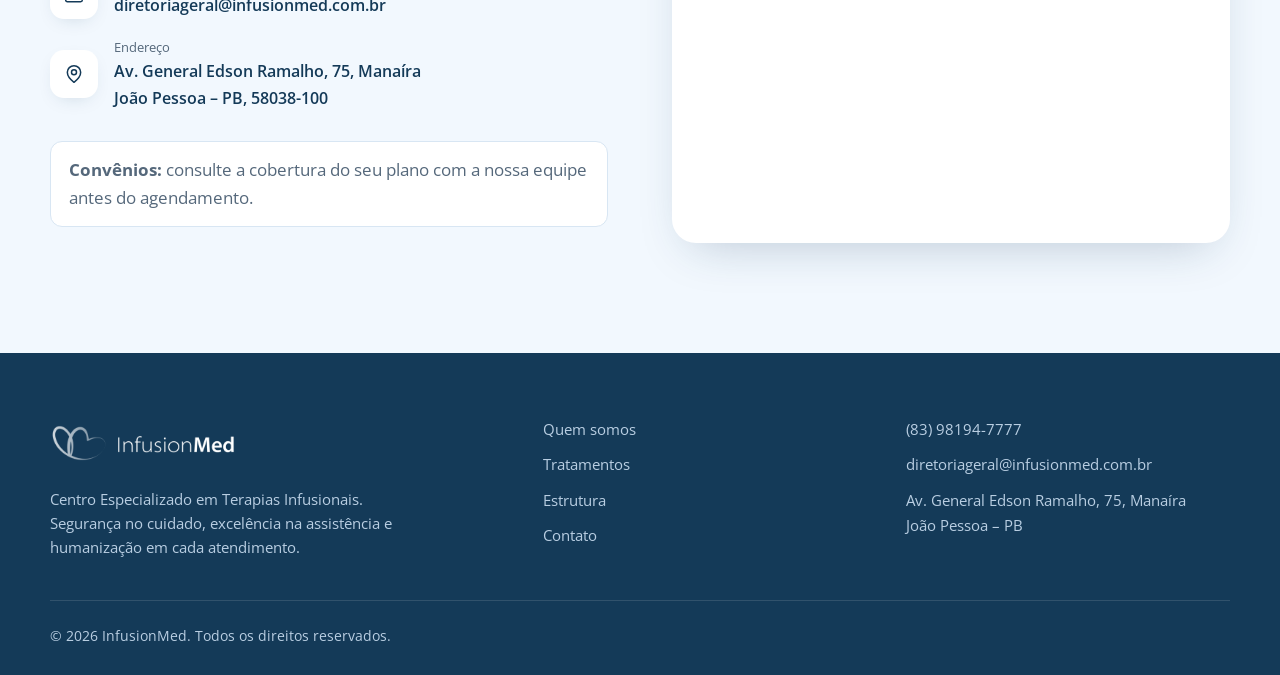
==== commit a5c2ab4b: "Remove fotos de recepção e sala de espera e mantém carrossel sempre rolando" ====
--- a/index.html
+++ b/index.html
@@ -254,15 +254,13 @@
       </div>
       <div class="marquee marquee--photos reveal" aria-label="Fotos da estrutura da clínica">
         <ul class="marquee__track">
-          <li><button type="button" class="photo-card" data-photo="0"><img src="assets/img/estrutura/2829.jpg" alt="Recepção da InfusionMed" loading="lazy" width="1800" height="1200"><span>Recepção</span></button></li>
-          <li><button type="button" class="photo-card" data-photo="1"><img src="assets/img/estrutura/2870.jpg" alt="Sala de espera com poltronas" loading="lazy" width="1800" height="1200"><span>Sala de espera</span></button></li>
-          <li><button type="button" class="photo-card" data-photo="2"><img src="assets/img/estrutura/2861.jpg" alt="Sala de medicação com poltronas reclináveis e suportes de soro" loading="lazy" width="1800" height="1200"><span>Sala de medicação</span></button></li>
-          <li><button type="button" class="photo-card" data-photo="3"><img src="assets/img/estrutura/2881.jpg" alt="Sala de infusão individual com poltrona reclinável" loading="lazy" width="1800" height="1200"><span>Sala individual</span></button></li>
-          <li><button type="button" class="photo-card" data-photo="4"><img src="assets/img/estrutura/2874.jpg" alt="Sala de procedimentos com carrinho de materiais e equipamentos" loading="lazy" width="1800" height="1200"><span>Sala de procedimentos</span></button></li>
-          <li><button type="button" class="photo-card" data-photo="5"><img src="assets/img/estrutura/2844.jpg" alt="Consultório com mesa de atendimento e monitor de sinais vitais" loading="lazy" width="1800" height="1200"><span>Consultório</span></button></li>
-          <li><button type="button" class="photo-card" data-photo="6"><img src="assets/img/estrutura/2849.jpg" alt="Consultório com mesa de atendimento e pia" loading="lazy" width="1800" height="1200"><span>Consultório</span></button></li>
-          <li><button type="button" class="photo-card" data-photo="7"><img src="assets/img/estrutura/2852.jpg" alt="Consultório com mesa de atendimento" loading="lazy" width="1800" height="1200"><span>Consultório</span></button></li>
-          <li><button type="button" class="photo-card" data-photo="8"><img src="assets/img/estrutura/2855.jpg" alt="Consultório com mesa de atendimento e maca" loading="lazy" width="1800" height="1200"><span>Consultório</span></button></li>
+          <li><button type="button" class="photo-card" data-photo="0"><img src="assets/img/estrutura/2861.jpg" alt="Sala de medicação com poltronas reclináveis e suportes de soro" loading="lazy" width="1800" height="1200"><span>Sala de medicação</span></button></li>
+          <li><button type="button" class="photo-card" data-photo="1"><img src="assets/img/estrutura/2881.jpg" alt="Sala de infusão individual com poltrona reclinável" loading="lazy" width="1800" height="1200"><span>Sala individual</span></button></li>
+          <li><button type="button" class="photo-card" data-photo="2"><img src="assets/img/estrutura/2874.jpg" alt="Sala de procedimentos com carrinho de materiais e equipamentos" loading="lazy" width="1800" height="1200"><span>Sala de procedimentos</span></button></li>
+          <li><button type="button" class="photo-card" data-photo="3"><img src="assets/img/estrutura/2844.jpg" alt="Consultório com mesa de atendimento e monitor de sinais vitais" loading="lazy" width="1800" height="1200"><span>Consultório</span></button></li>
+          <li><button type="button" class="photo-card" data-photo="4"><img src="assets/img/estrutura/2849.jpg" alt="Consultório com mesa de atendimento e pia" loading="lazy" width="1800" height="1200"><span>Consultório</span></button></li>
+          <li><button type="button" class="photo-card" data-photo="5"><img src="assets/img/estrutura/2852.jpg" alt="Consultório com mesa de atendimento" loading="lazy" width="1800" height="1200"><span>Consultório</span></button></li>
+          <li><button type="button" class="photo-card" data-photo="6"><img src="assets/img/estrutura/2855.jpg" alt="Consultório com mesa de atendimento e maca" loading="lazy" width="1800" height="1200"><span>Consultório</span></button></li>
         </ul>
       </div>
     </section>
--- a/assets/css/style.css
+++ b/assets/css/style.css
@@ -301,6 +301,7 @@
 .photos__head p { margin: 0; color: #C4D9EC; font-size: .95rem; }
 .marquee--photos { position: relative; z-index: 1; }
 .marquee--photos .marquee__track { gap: 20px; animation-name: marquee-photos; animation-duration: 60s; }
+.marquee--photos:hover .marquee__track { animation-play-state: running; }
 @keyframes marquee-photos { to { transform: translateX(calc(-50% - 10px)); } }
 .photo-card {
   position: relative; display: block; width: 360px; aspect-ratio: 3 / 2; padding: 0; border: 0;
@@ -379,6 +380,13 @@
   .marquee { -webkit-mask-image: none; mask-image: none; }
   .marquee__track { width: auto; flex-wrap: wrap; justify-content: center; padding: 0 16px; }
   .marquee__track [aria-hidden="true"] { display: none; }
+  /* Fotos da estrutura: sempre em rolagem */
+  .marquee--photos {
+    -webkit-mask-image: linear-gradient(90deg, transparent, #000 14%, #000 86%, transparent);
+            mask-image: linear-gradient(90deg, transparent, #000 14%, #000 86%, transparent);
+  }
+  .marquee--photos .marquee__track { width: max-content; flex-wrap: nowrap; justify-content: flex-start; padding: 0; animation: marquee-photos 60s linear infinite !important; }
+  .marquee--photos .marquee__track [aria-hidden="true"] { display: list-item; }
 }
 
 /* Responsive */
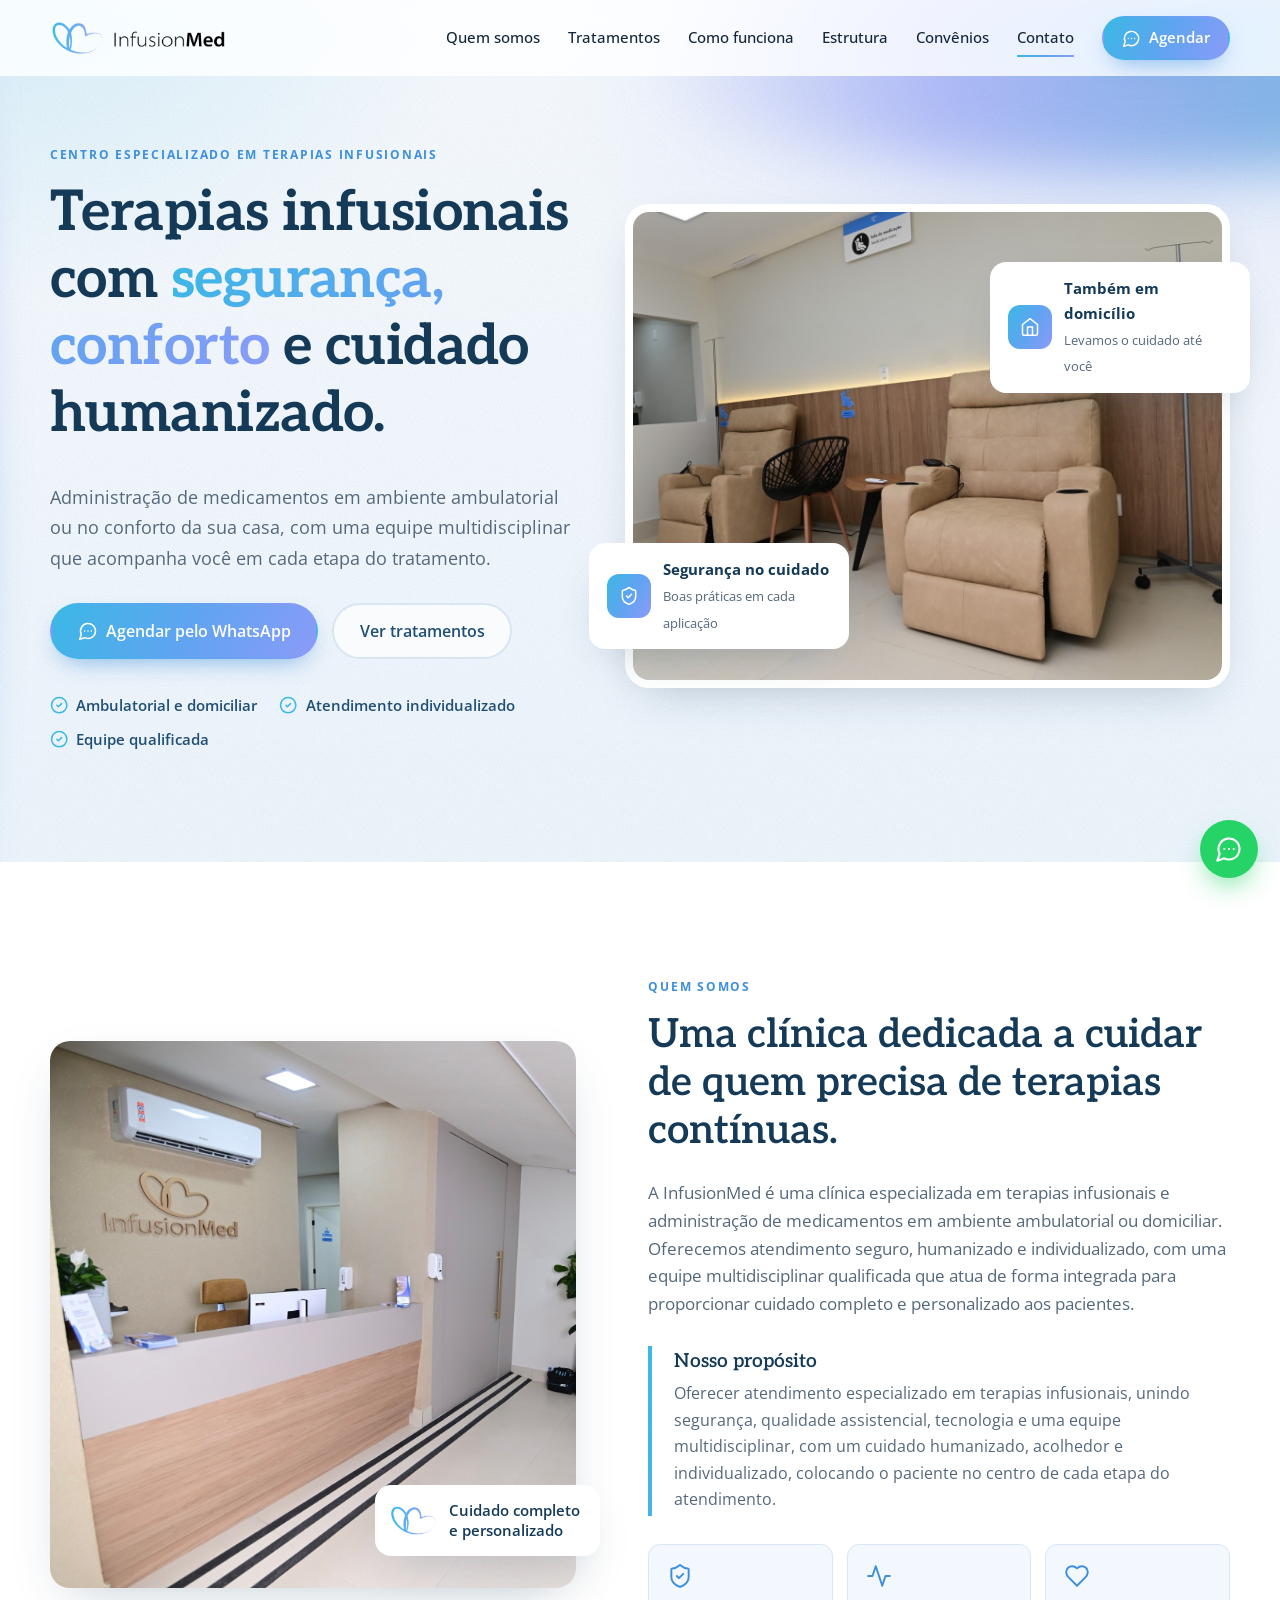
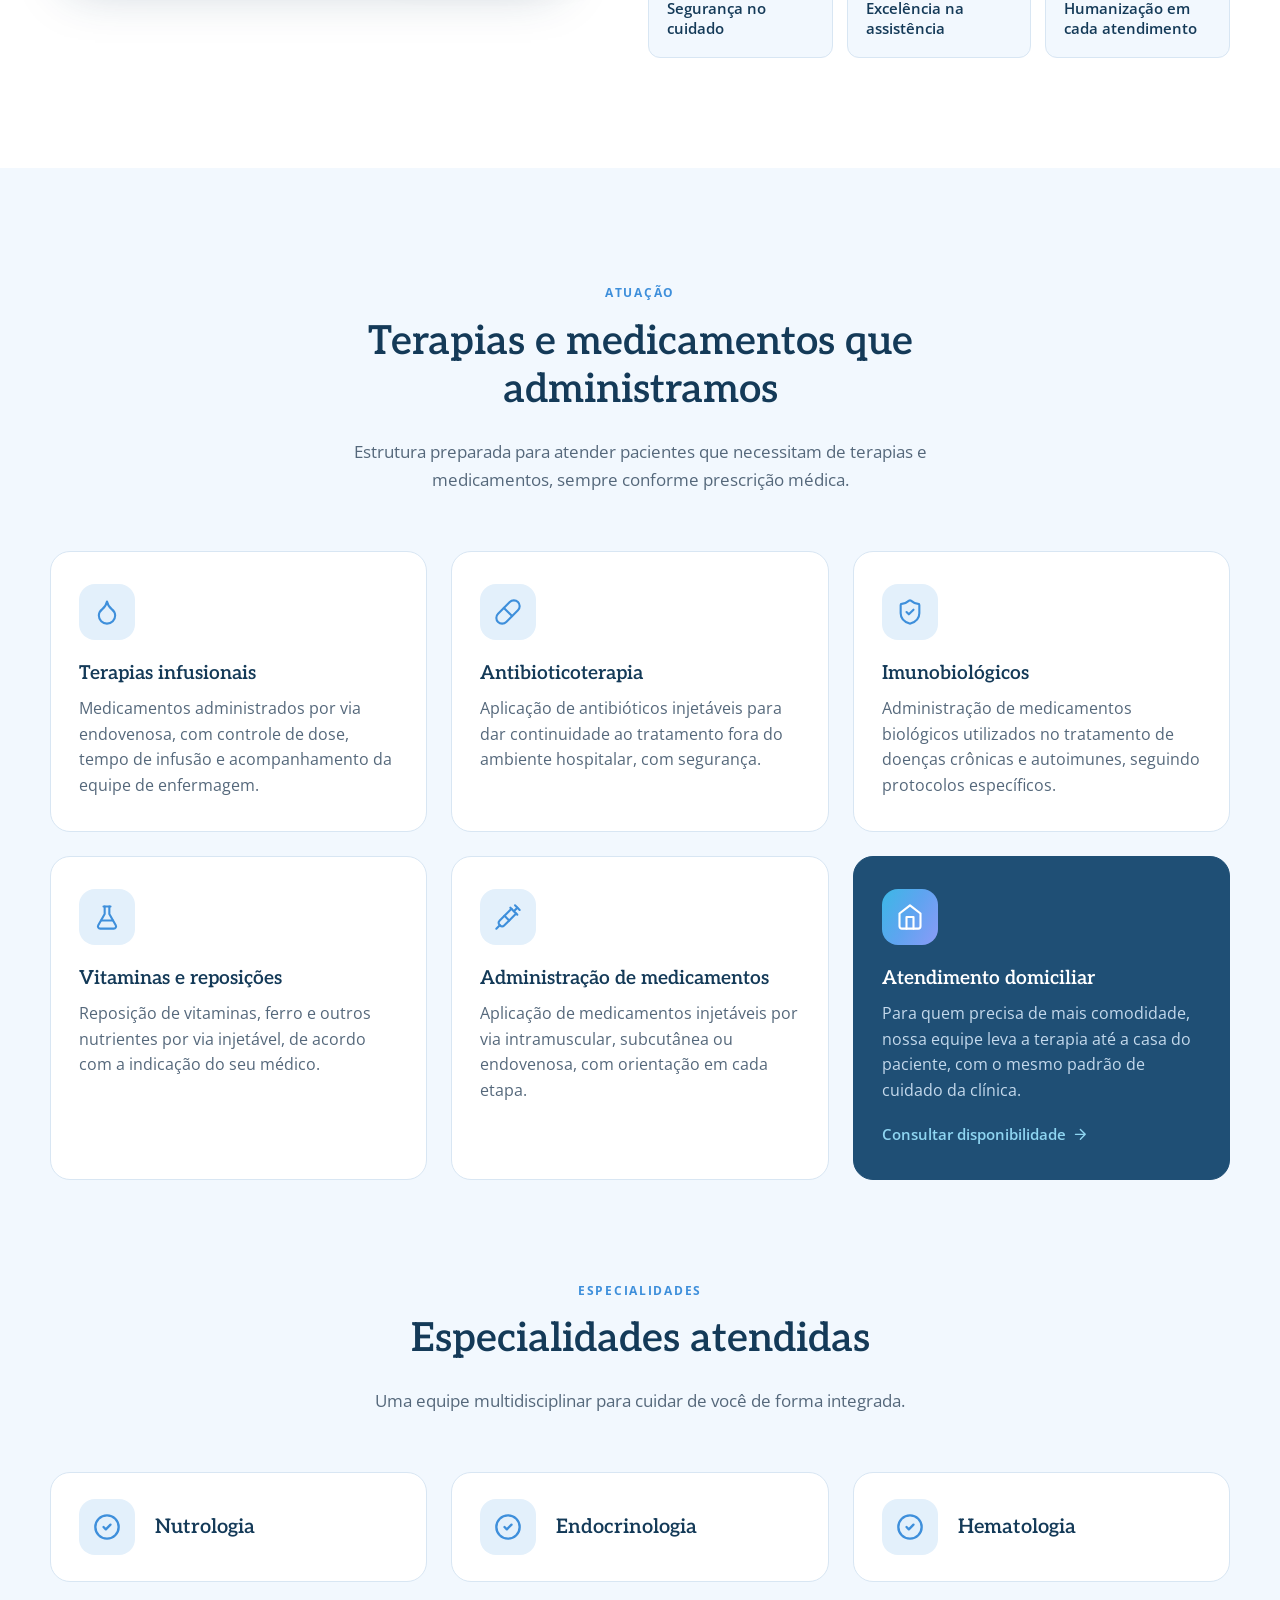
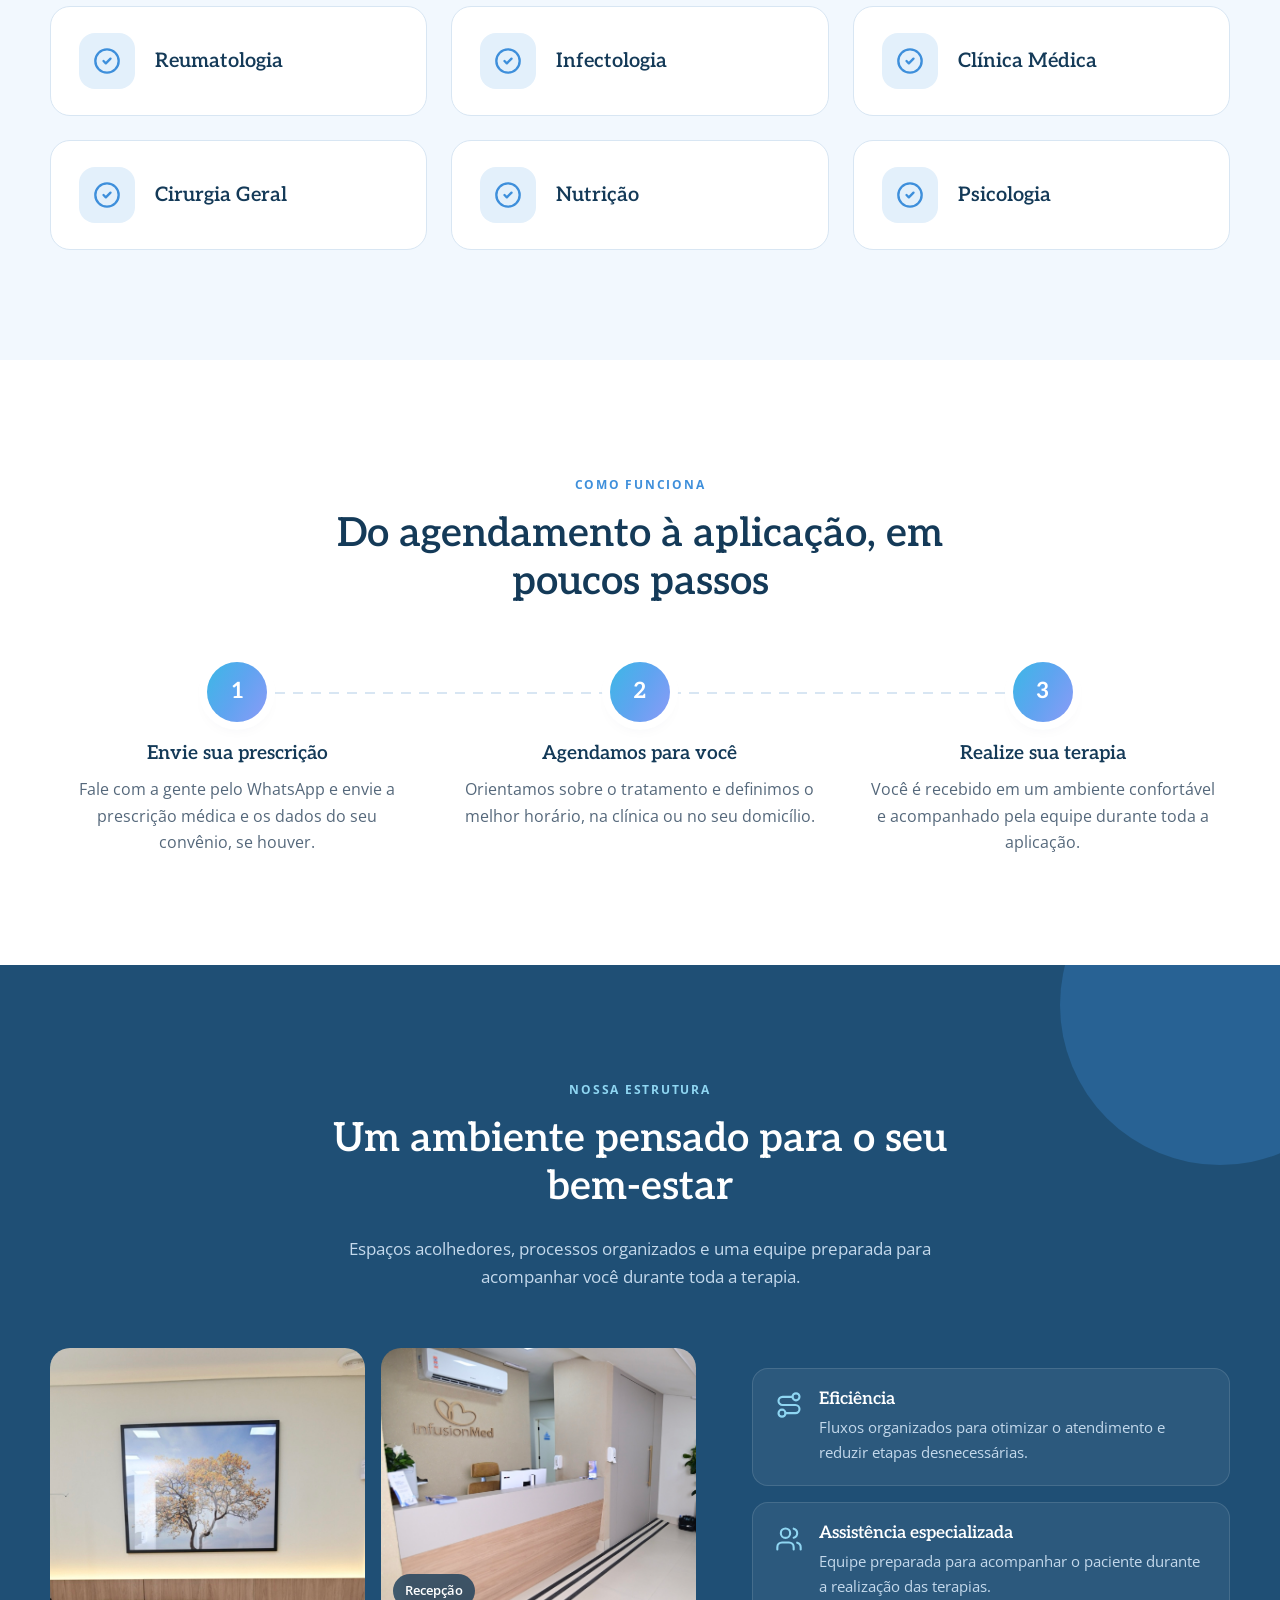
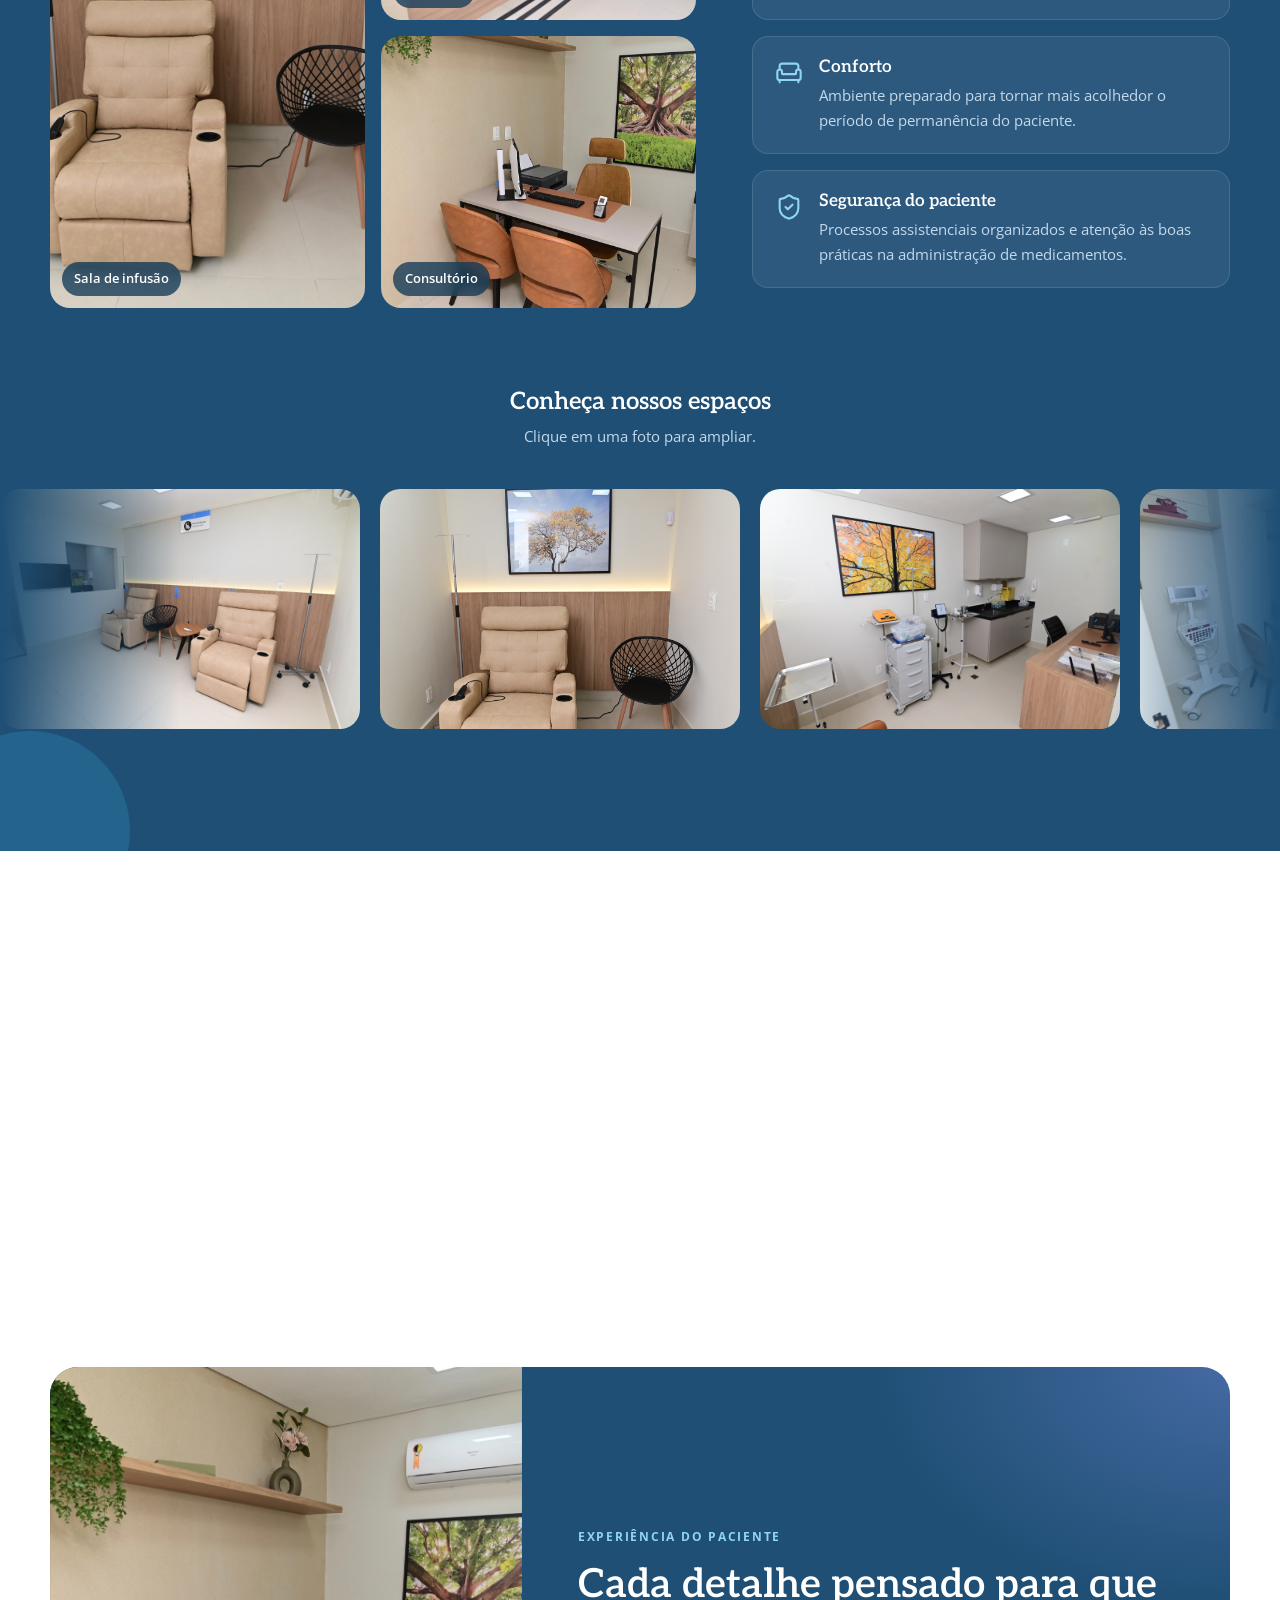
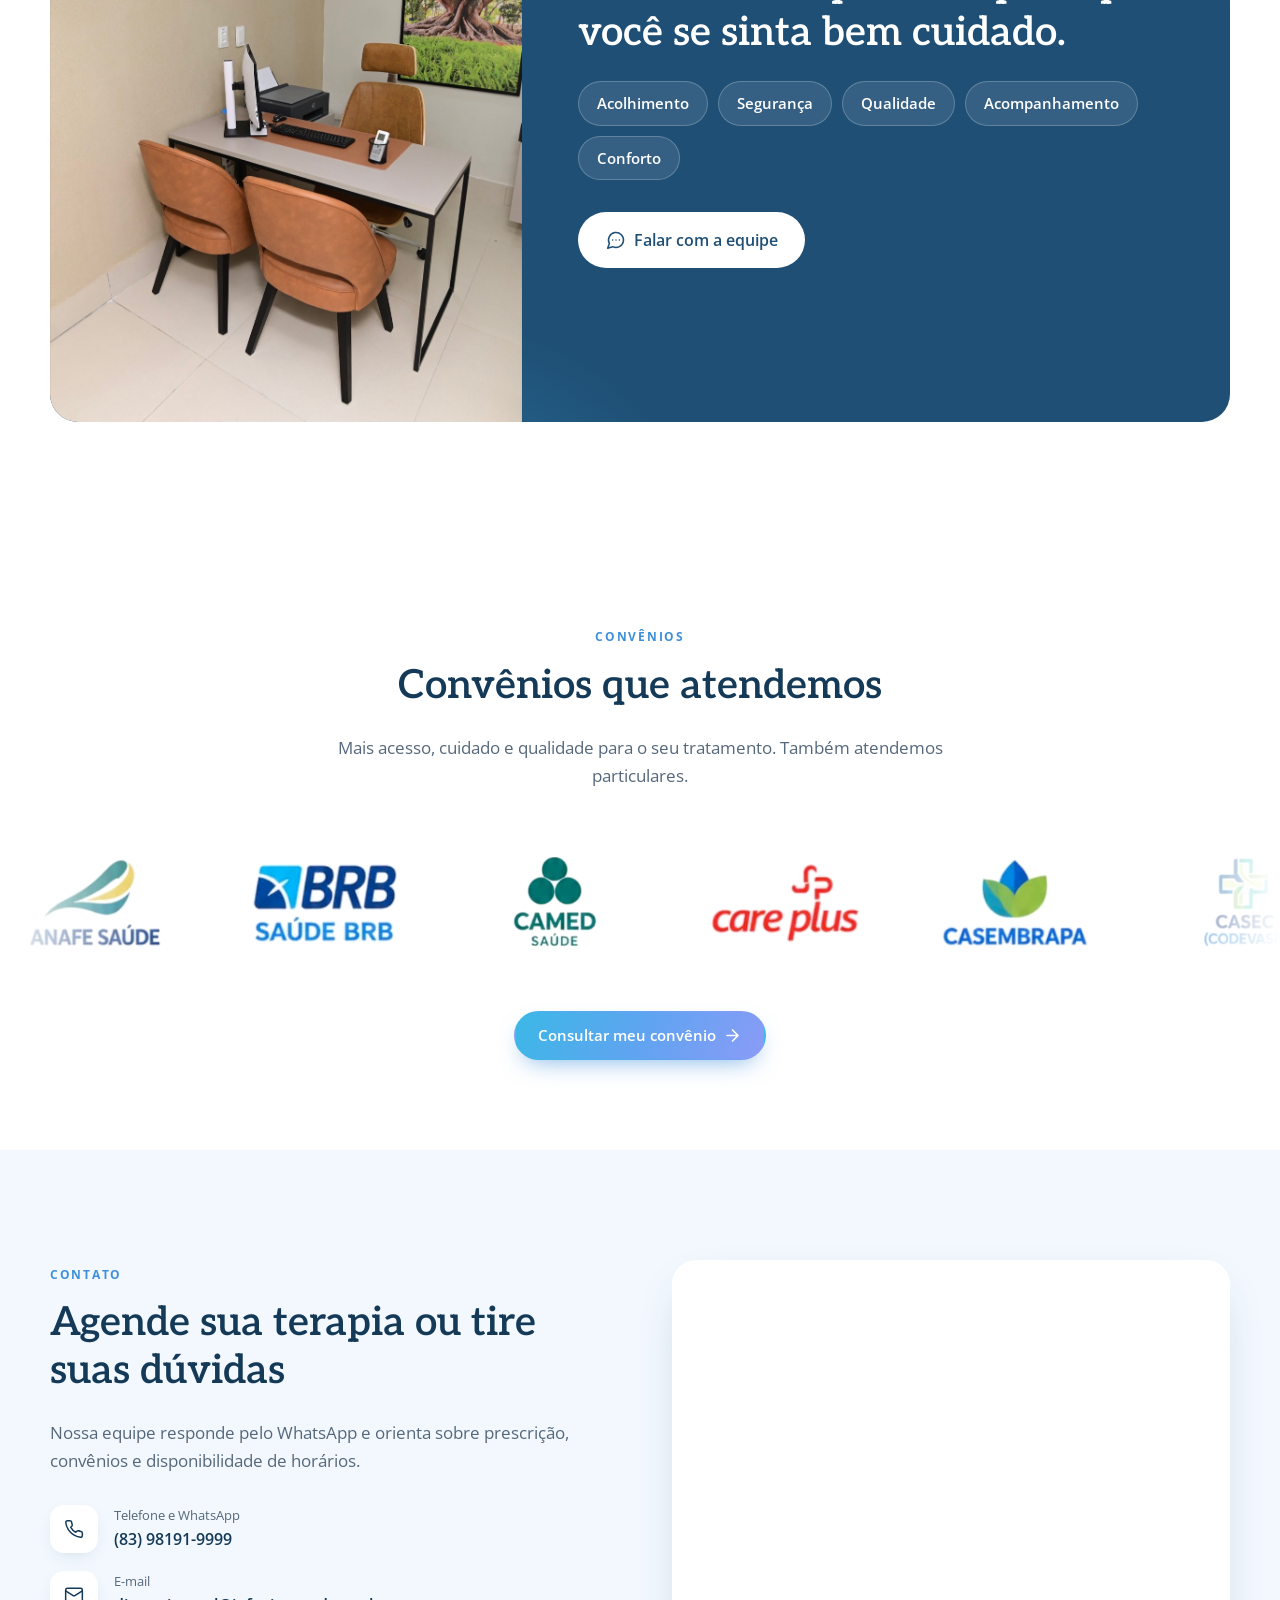
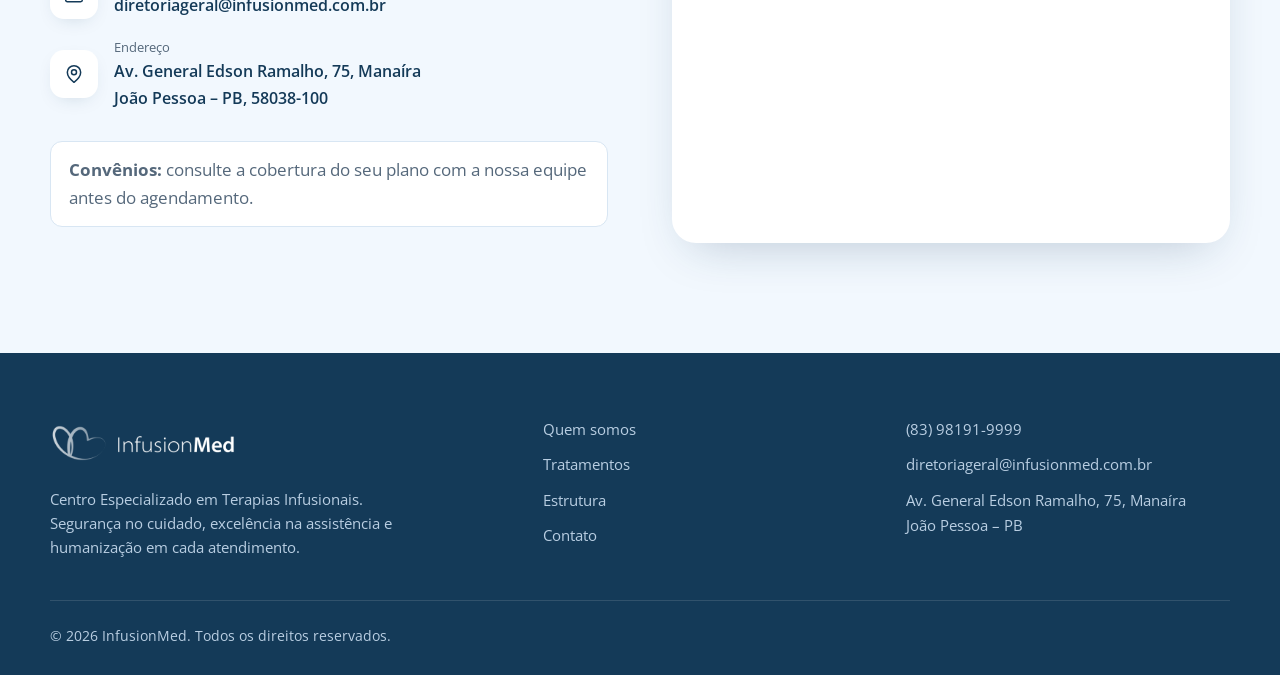
==== commit 401c6e06: "Remove legendas do carrossel de fotos e atualiza telefone de contato" ====
--- a/index.html
+++ b/index.html
@@ -254,13 +254,13 @@
       </div>
       <div class="marquee marquee--photos reveal" aria-label="Fotos da estrutura da clínica">
         <ul class="marquee__track">
-          <li><button type="button" class="photo-card" data-photo="0"><img src="assets/img/estrutura/2861.jpg" alt="Sala de medicação com poltronas reclináveis e suportes de soro" loading="lazy" width="1800" height="1200"><span>Sala de medicação</span></button></li>
-          <li><button type="button" class="photo-card" data-photo="1"><img src="assets/img/estrutura/2881.jpg" alt="Sala de infusão individual com poltrona reclinável" loading="lazy" width="1800" height="1200"><span>Sala individual</span></button></li>
-          <li><button type="button" class="photo-card" data-photo="2"><img src="assets/img/estrutura/2874.jpg" alt="Sala de procedimentos com carrinho de materiais e equipamentos" loading="lazy" width="1800" height="1200"><span>Sala de procedimentos</span></button></li>
-          <li><button type="button" class="photo-card" data-photo="3"><img src="assets/img/estrutura/2844.jpg" alt="Consultório com mesa de atendimento e monitor de sinais vitais" loading="lazy" width="1800" height="1200"><span>Consultório</span></button></li>
-          <li><button type="button" class="photo-card" data-photo="4"><img src="assets/img/estrutura/2849.jpg" alt="Consultório com mesa de atendimento e pia" loading="lazy" width="1800" height="1200"><span>Consultório</span></button></li>
-          <li><button type="button" class="photo-card" data-photo="5"><img src="assets/img/estrutura/2852.jpg" alt="Consultório com mesa de atendimento" loading="lazy" width="1800" height="1200"><span>Consultório</span></button></li>
-          <li><button type="button" class="photo-card" data-photo="6"><img src="assets/img/estrutura/2855.jpg" alt="Consultório com mesa de atendimento e maca" loading="lazy" width="1800" height="1200"><span>Consultório</span></button></li>
+          <li><button type="button" class="photo-card" data-photo="0" data-label="Sala de medicação"><img src="assets/img/estrutura/2861.jpg" alt="Sala de medicação com poltronas reclináveis e suportes de soro" loading="lazy" width="1800" height="1200"></button></li>
+          <li><button type="button" class="photo-card" data-photo="1" data-label="Sala individual"><img src="assets/img/estrutura/2881.jpg" alt="Sala de infusão individual com poltrona reclinável" loading="lazy" width="1800" height="1200"></button></li>
+          <li><button type="button" class="photo-card" data-photo="2" data-label="Sala de procedimentos"><img src="assets/img/estrutura/2874.jpg" alt="Sala de procedimentos com carrinho de materiais e equipamentos" loading="lazy" width="1800" height="1200"></button></li>
+          <li><button type="button" class="photo-card" data-photo="3" data-label="Consultório"><img src="assets/img/estrutura/2844.jpg" alt="Consultório com mesa de atendimento e monitor de sinais vitais" loading="lazy" width="1800" height="1200"></button></li>
+          <li><button type="button" class="photo-card" data-photo="4" data-label="Consultório"><img src="assets/img/estrutura/2849.jpg" alt="Consultório com mesa de atendimento e pia" loading="lazy" width="1800" height="1200"></button></li>
+          <li><button type="button" class="photo-card" data-photo="5" data-label="Consultório"><img src="assets/img/estrutura/2852.jpg" alt="Consultório com mesa de atendimento" loading="lazy" width="1800" height="1200"></button></li>
+          <li><button type="button" class="photo-card" data-photo="6" data-label="Consultório"><img src="assets/img/estrutura/2855.jpg" alt="Consultório com mesa de atendimento e maca" loading="lazy" width="1800" height="1200"></button></li>
         </ul>
       </div>
     </section>
@@ -349,7 +349,7 @@
           <ul class="contact__list">
             <li>
               <span class="contact__icon"><svg class="icon"><use href="assets/img/icons.svg#i-phone"/></svg></span>
-              <div><small>Telefone e WhatsApp</small><a href="tel:+5583981947777">(83) 98194-7777</a></div>
+              <div><small>Telefone e WhatsApp</small><a href="tel:+5583981919999">(83) 98191-9999</a></div>
             </li>
             <li>
               <span class="contact__icon"><svg class="icon"><use href="assets/img/icons.svg#i-mail"/></svg></span>
@@ -383,7 +383,7 @@
         <a href="#contato">Contato</a>
       </nav>
       <div class="footer__contact">
-        <a href="tel:+5583981947777">(83) 98194-7777</a>
+        <a href="tel:+5583981919999">(83) 98191-9999</a>
         <a href="mailto:diretoriageral@infusionmed.com.br">diretoriageral@infusionmed.com.br</a>
         <span>Av. General Edson Ramalho, 75, Manaíra<br>João Pessoa – PB</span>
       </div>
--- a/assets/css/style.css
+++ b/assets/css/style.css
@@ -310,7 +310,6 @@
 .photo-card img { width: 100%; height: 100%; object-fit: cover; transition: transform .6s ease; }
 .photo-card:hover img { transform: scale(1.06); }
 .photo-card:focus-visible { outline: 3px solid #8FD6F2; outline-offset: 3px; }
-.photo-card span { position: absolute; left: 12px; bottom: 12px; background: rgba(20,58,88,.78); color: #fff; font-size: .82rem; font-weight: 600; padding: 6px 12px; border-radius: 999px; backdrop-filter: blur(6px); }
 
 .lightbox {
   width: 100vw; height: 100vh; max-width: none; max-height: none; margin: 0; padding: 24px 80px;
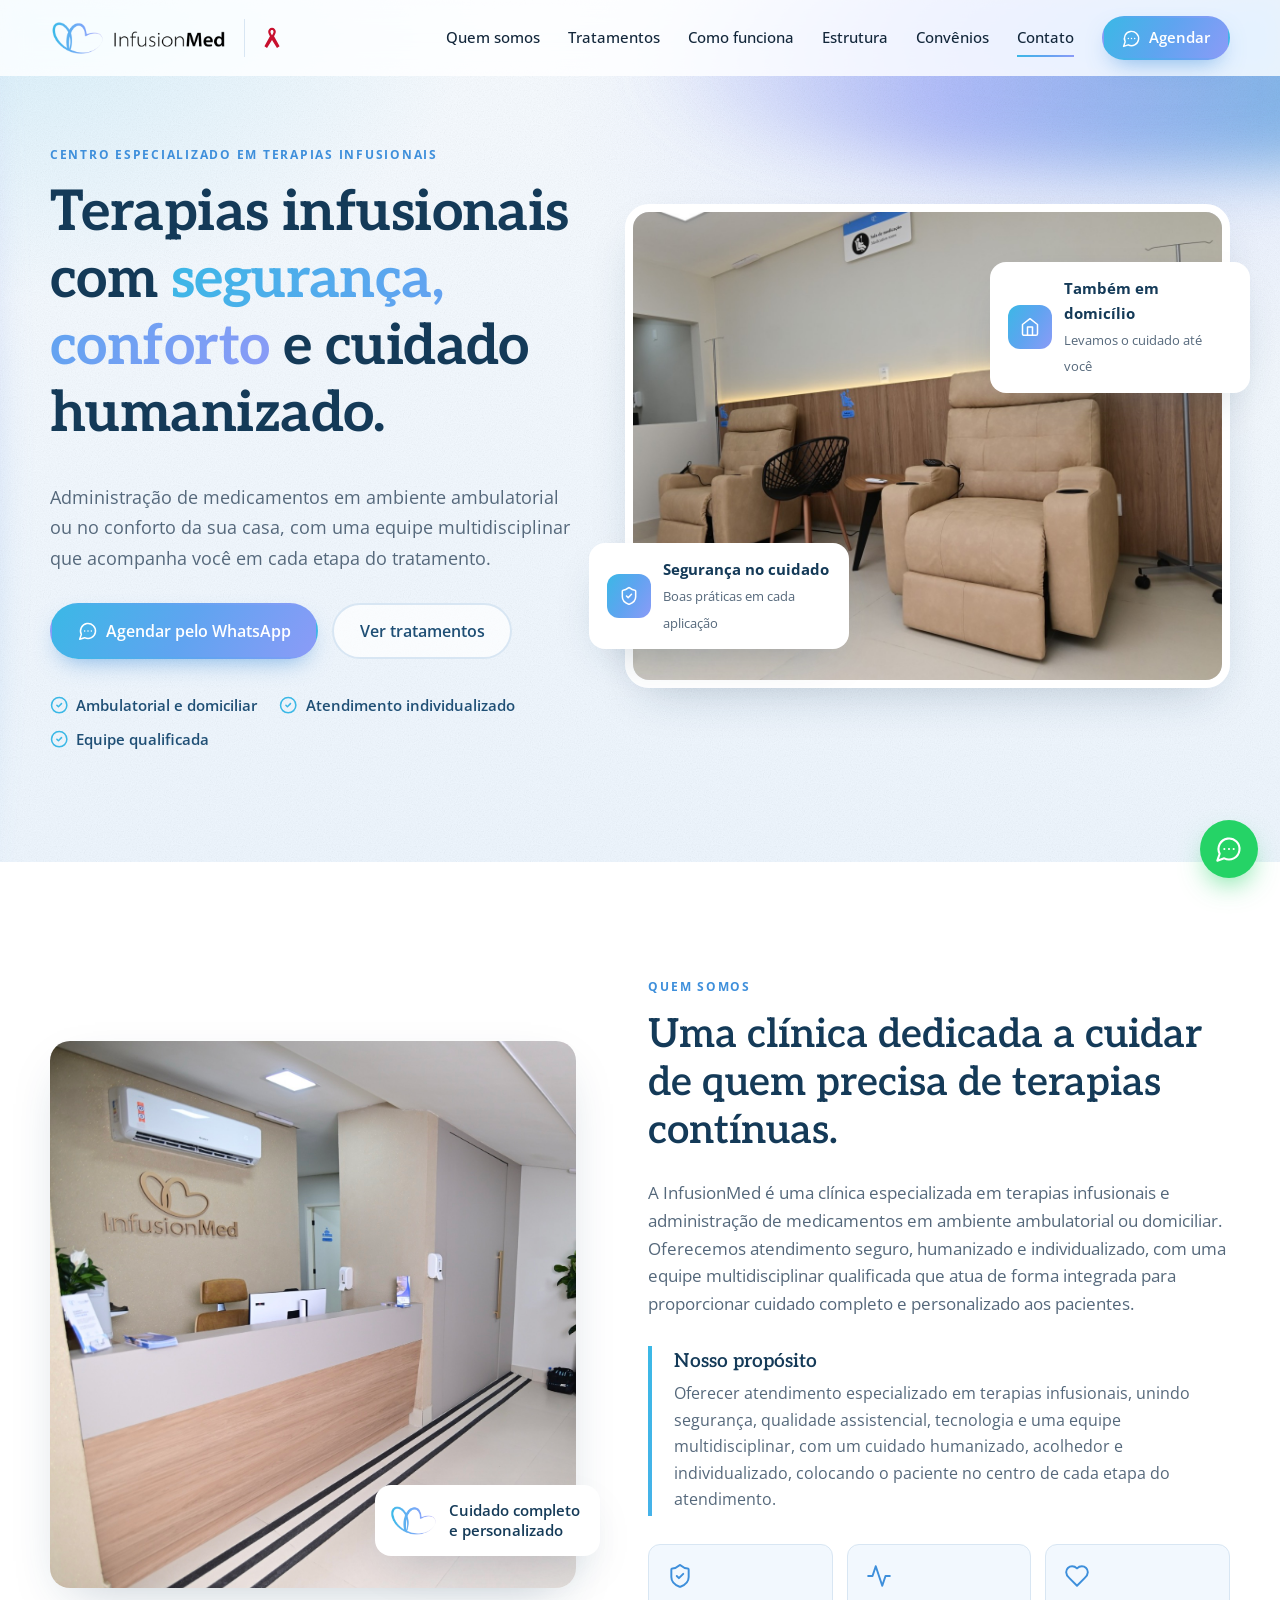
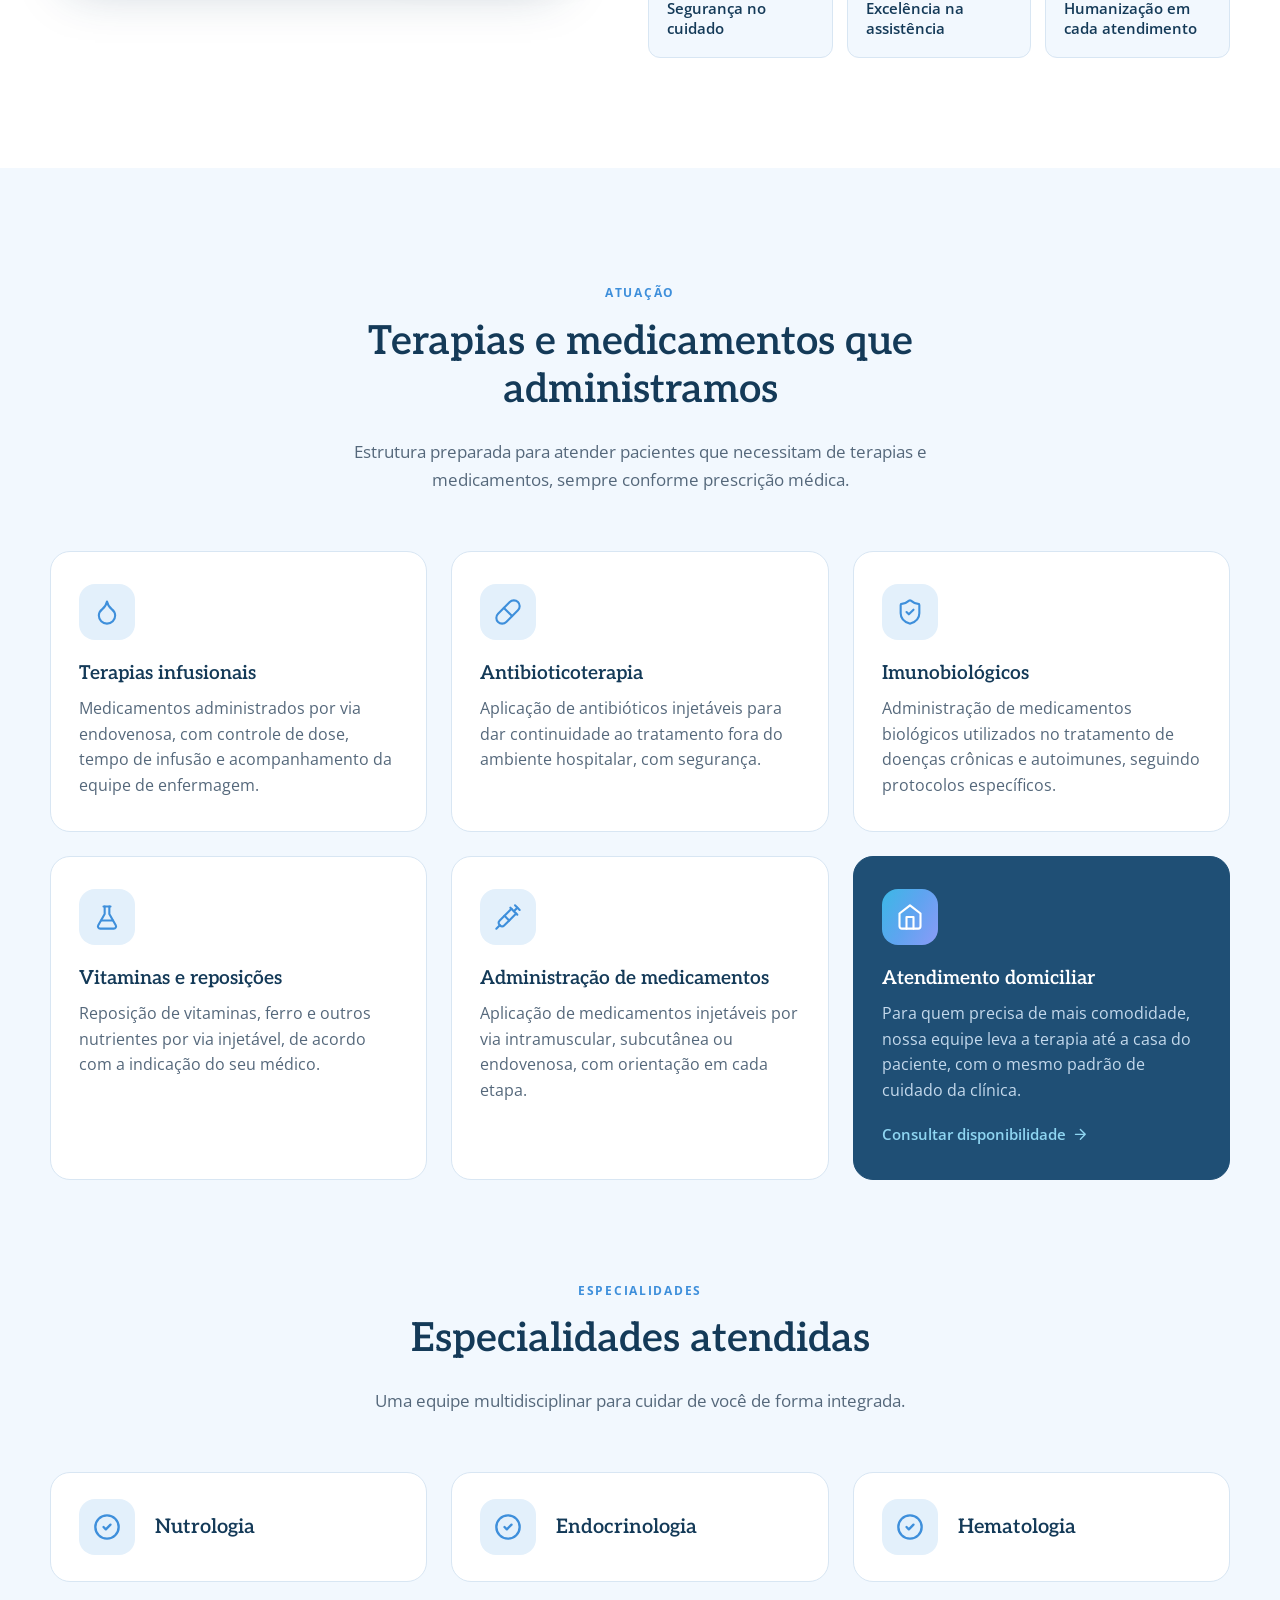
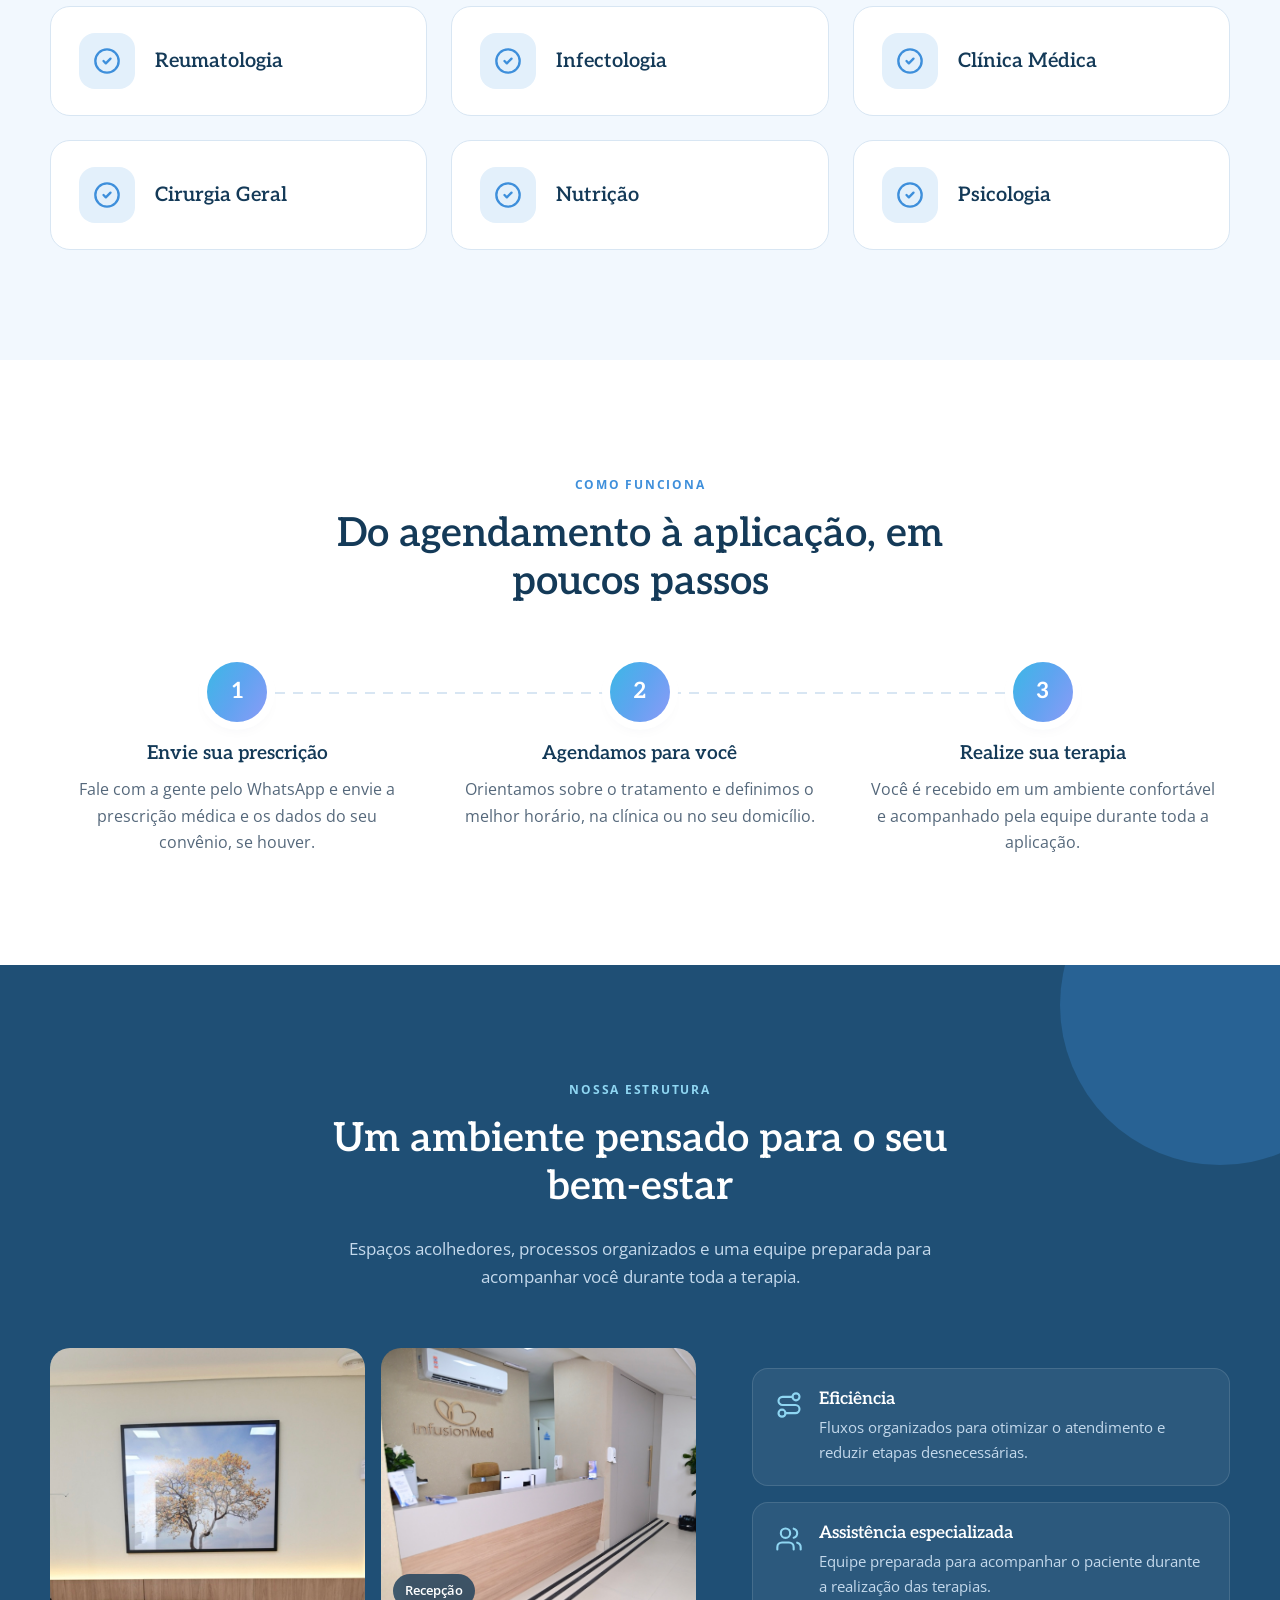
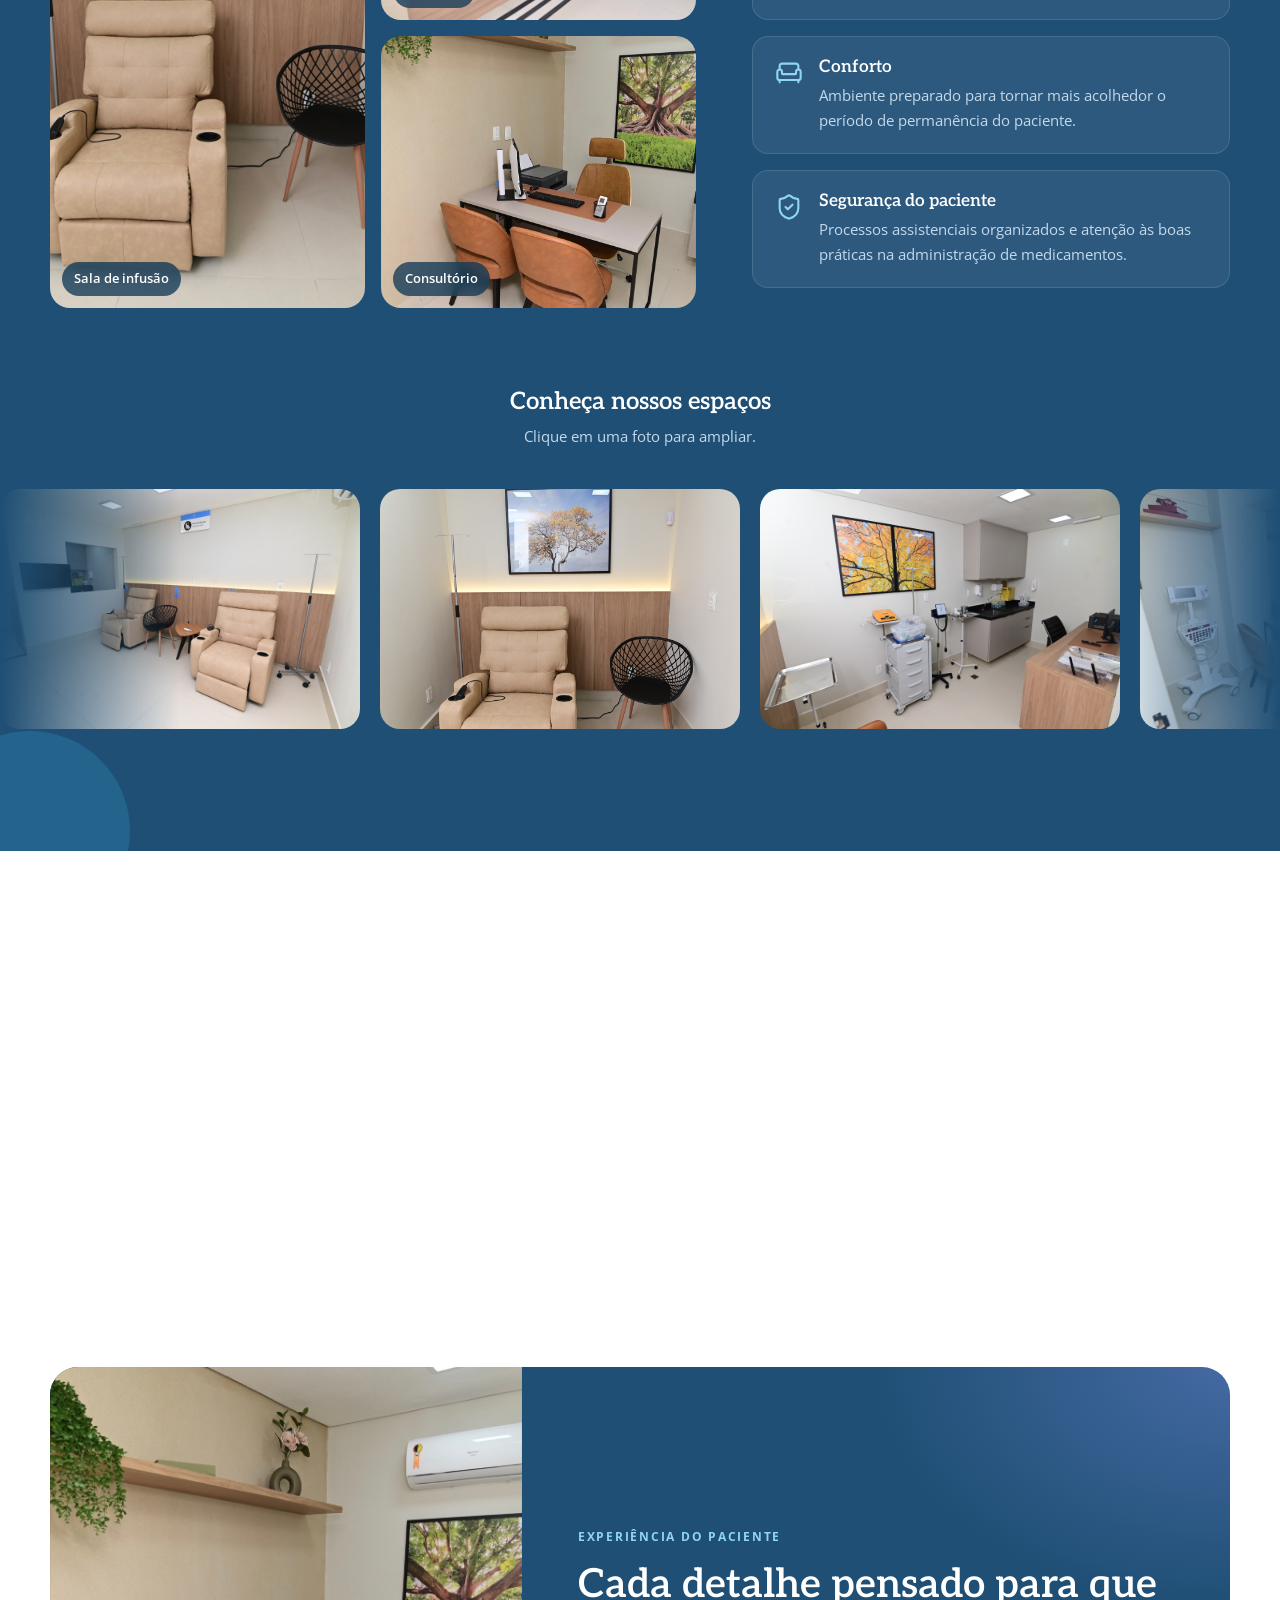
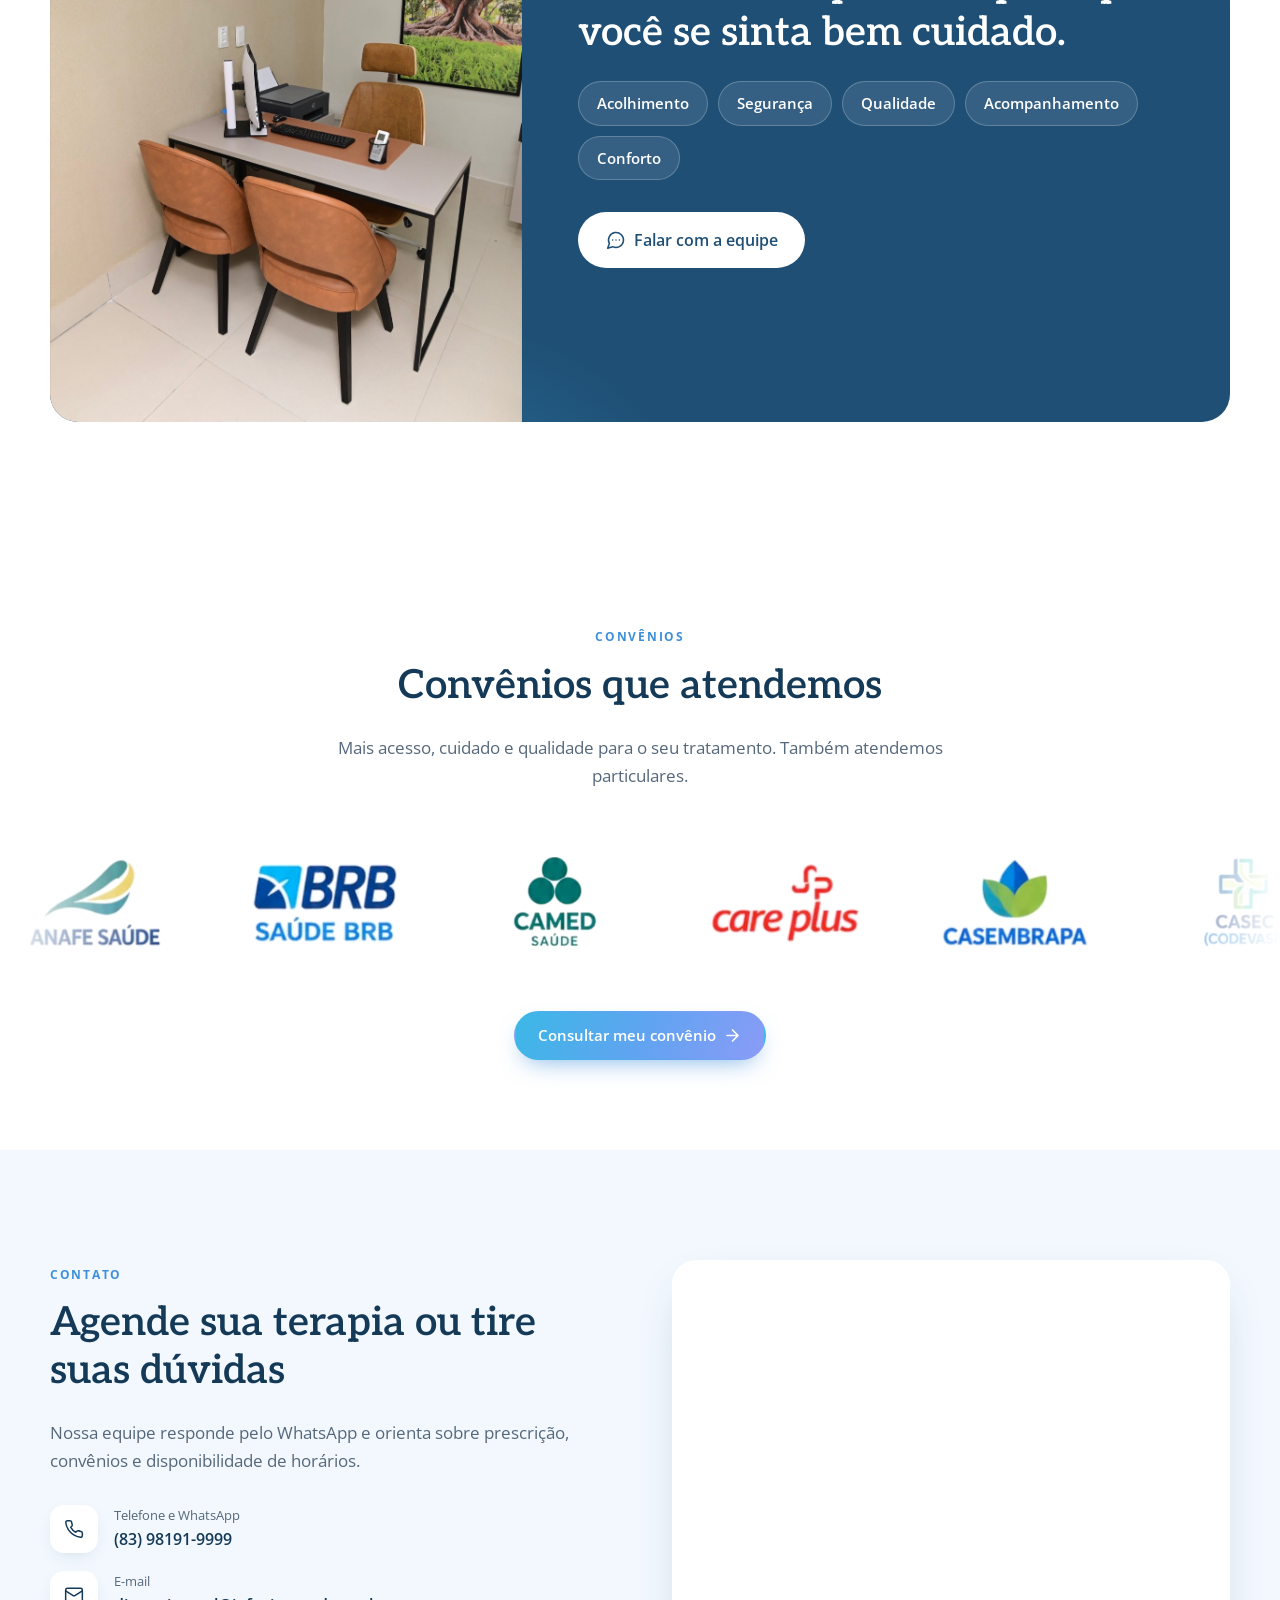
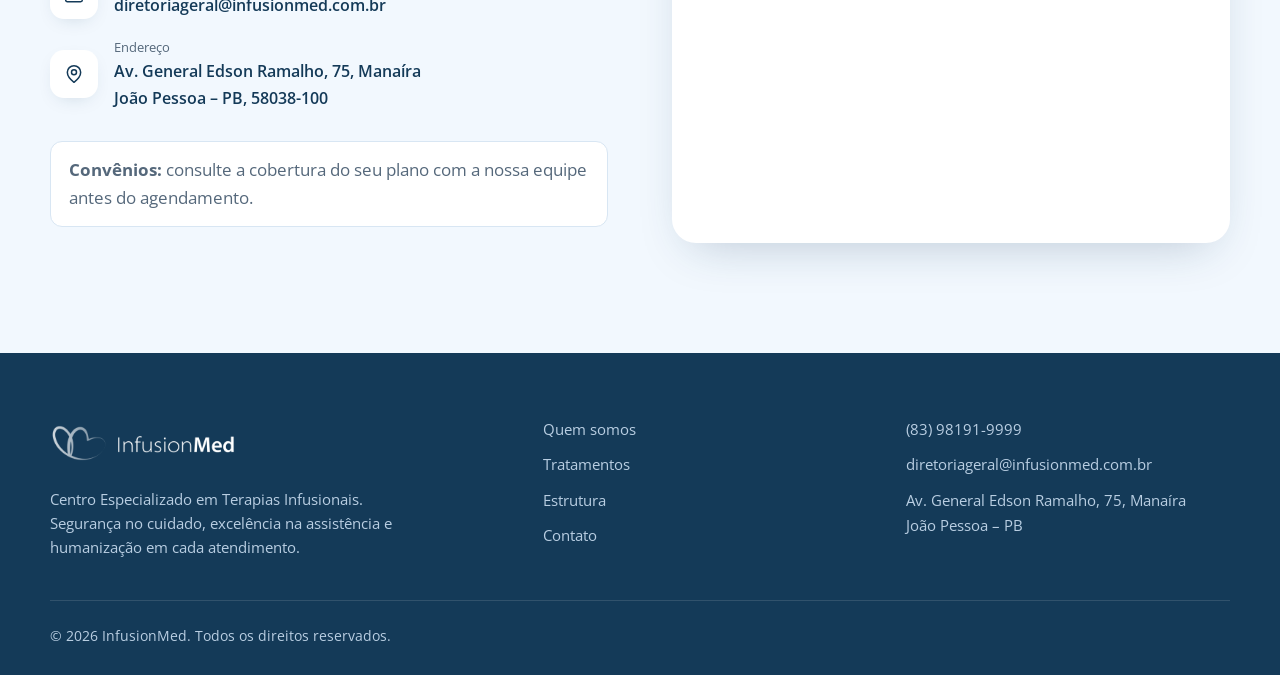
==== commit b3cdcfa4: "Adiciona laço discreto das campanhas mensais de conscientização" ====
--- a/index.html
+++ b/index.html
@@ -14,7 +14,7 @@
   <link rel="preconnect" href="https://fonts.googleapis.com">
   <link rel="preconnect" href="https://fonts.gstatic.com" crossorigin>
   <link href="https://fonts.googleapis.com/css2?family=Aleo:wght@500;600;700&family=Open+Sans:wght@400;500;600;700&display=swap" rel="stylesheet">
-  <link rel="stylesheet" href="assets/css/style.css?v=8">
+  <link rel="stylesheet" href="assets/css/style.css?v=10">
 </head>
 <body>
   <a class="skip-link" href="#conteudo">Pular para o conteúdo</a>
@@ -22,9 +22,15 @@
   <!-- Cabeçalho -->
   <header class="header" id="topo">
     <div class="container header__inner">
-      <a href="#topo" class="header__logo" aria-label="InfusionMed, voltar ao início">
-        <img src="assets/img/logo.png" alt="InfusionMed" width="200" height="54">
-      </a>
+      <div class="header__brand">
+        <a href="#topo" class="header__logo" aria-label="InfusionMed, voltar ao início">
+          <img src="assets/img/logo.png" alt="InfusionMed" width="200" height="54">
+        </a>
+        <span class="campaign" tabindex="0" hidden>
+          <svg class="campaign__ribbon" viewBox="0 0 24 24" aria-hidden="true"><path fill-rule="evenodd" d="M12 2.5c-2 0-3.5 1.6-3.5 3.6 0 1.4.7 2.8 1.6 4.3L5 19.5l2.4 1.8 4.6-7.4 4.6 7.4 2.4-1.8-5.1-9.1c.9-1.5 1.6-2.9 1.6-4.3 0-2-1.5-3.6-3.5-3.6zm0 2.2c.8 0 1.4.6 1.4 1.5 0 .8-.5 1.9-1.4 3.3-.9-1.4-1.4-2.5-1.4-3.3 0-.9.6-1.5 1.4-1.5z"/></svg>
+          <span class="campaign__tip" role="tooltip"></span>
+        </span>
+      </div>
       <nav class="nav" id="nav" aria-label="Navegação principal">
         <a href="#sobre">Quem somos</a>
         <a href="#tratamentos">Tratamentos</a>
@@ -408,6 +414,6 @@
     <svg class="icon"><use href="assets/img/icons.svg#i-chat"/></svg>
   </a>
 
-  <script src="assets/js/main.js?v=3" defer></script>
+  <script src="assets/js/main.js?v=5" defer></script>
 </body>
 </html>
--- a/assets/css/style.css
+++ b/assets/css/style.css
@@ -88,6 +88,23 @@
 .header.is-scrolled { background: rgba(255,255,255,.95); box-shadow: 0 6px 24px -14px rgba(20,58,88,.35); }
 .header__inner { height: 100%; display: flex; align-items: center; justify-content: space-between; gap: 24px; }
 .header__logo img { width: 180px; height: auto; }
+.header__brand { display: flex; align-items: center; gap: 14px; }
+
+/* Campanhas de conscientização (ativadas pelo mês em main.js) */
+.campaign { position: relative; display: inline-flex; padding: 6px 0 6px 14px; border-left: 1px solid var(--line); color: var(--campaign-color, var(--blue)); cursor: help; outline: none; }
+.campaign[hidden] { display: none; }
+.campaign__ribbon { width: 26px; height: 26px; fill: currentColor; }
+.campaign--outline .campaign__ribbon { fill: #fff; stroke: currentColor; stroke-width: 1.2; }
+.campaign__tip {
+  position: absolute; top: calc(100% + 8px); left: 14px; transform: translateX(-35%);
+  width: max-content; max-width: 240px; padding: 8px 12px; border-radius: var(--radius-sm);
+  background: #fff; box-shadow: var(--shadow-sm); border-top: 3px solid currentColor;
+  color: var(--ink); font-size: .8rem; line-height: 1.4;
+  opacity: 0; visibility: hidden; transition: opacity .2s ease, visibility .2s ease;
+}
+.campaign__tip strong { color: var(--campaign-color); }
+.campaign:hover .campaign__tip, .campaign:focus .campaign__tip { opacity: 1; visibility: visible; }
+.campaign:focus-visible .campaign__ribbon { outline: 2px solid currentColor; outline-offset: 3px; border-radius: 4px; }
 .nav { display: flex; align-items: center; gap: 28px; }
 .nav a:not(.btn) { text-decoration: none; font-weight: 500; font-size: .95rem; color: var(--ink); position: relative; padding: 6px 0; }
 .nav a:not(.btn)::after { content: ""; position: absolute; left: 0; right: 0; bottom: 0; height: 2px; background: var(--gradient); transform: scaleX(0); transform-origin: left; transition: transform .25s ease; }
